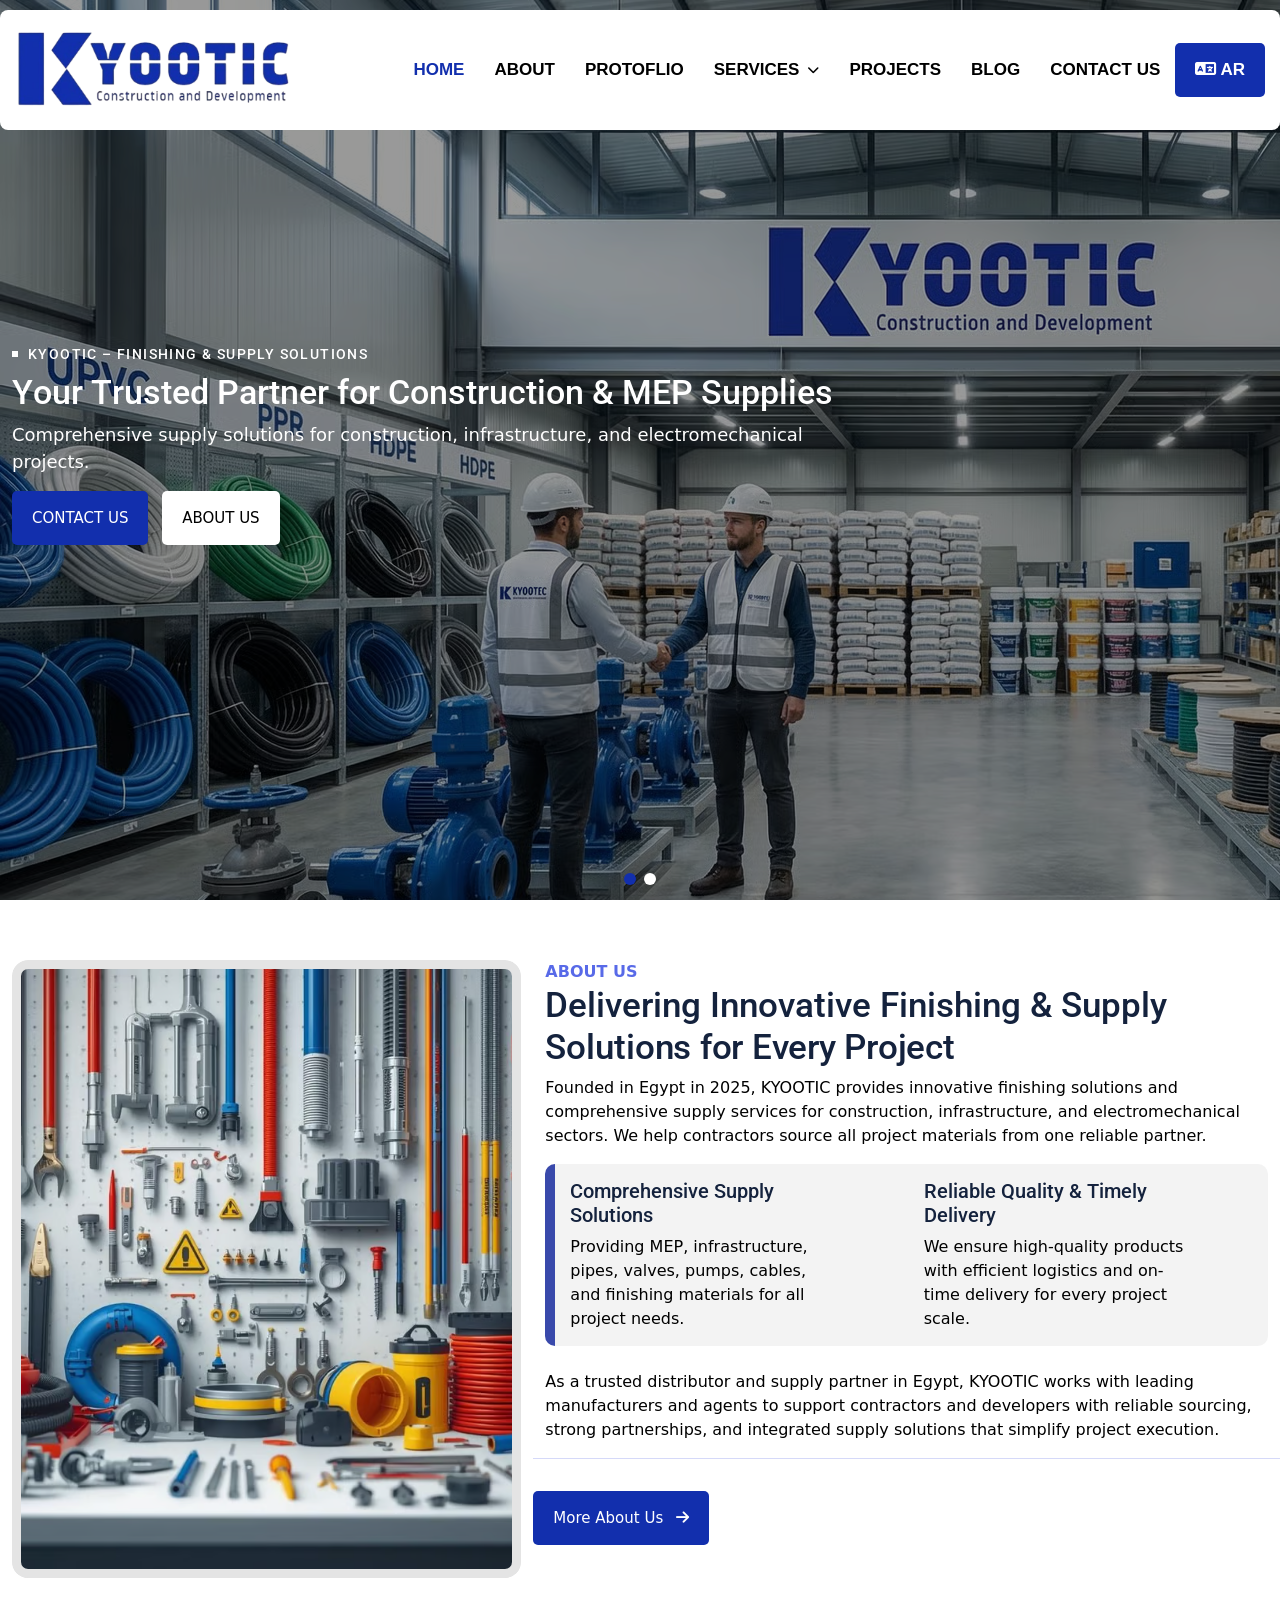
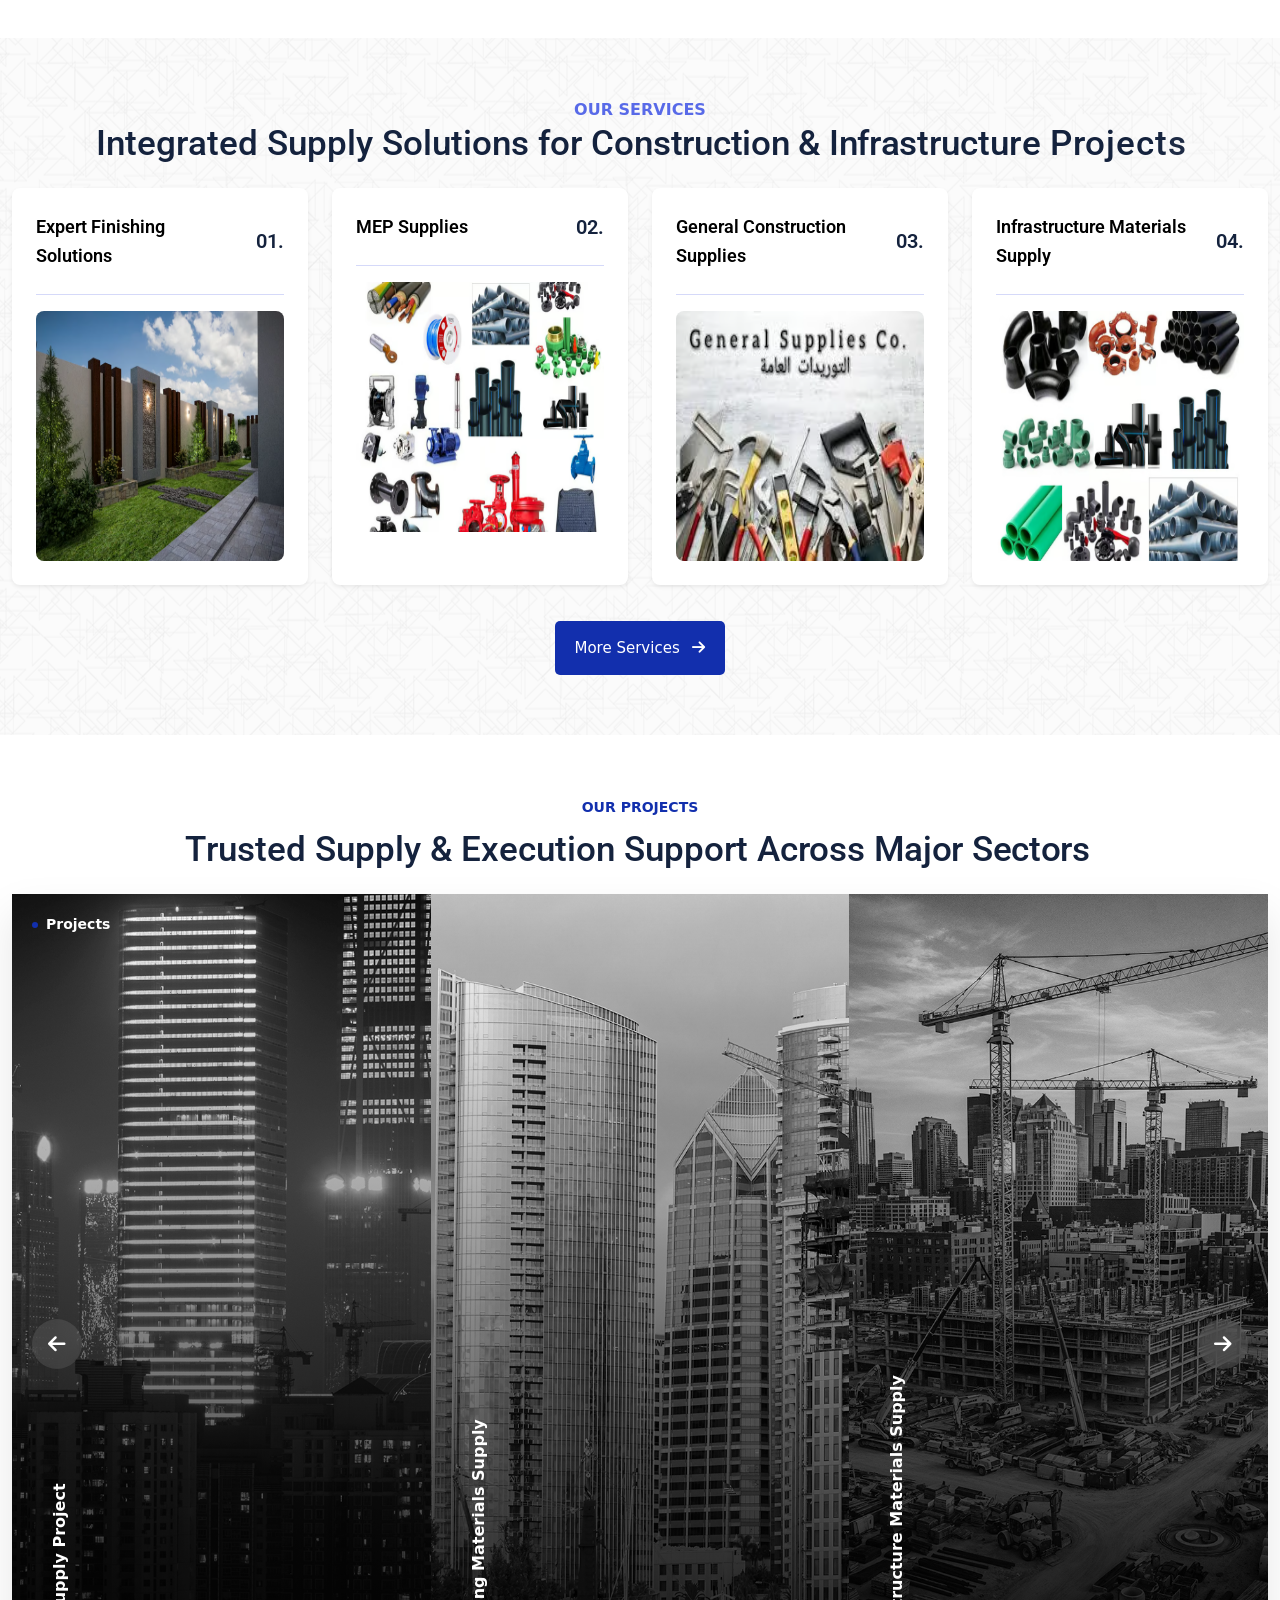
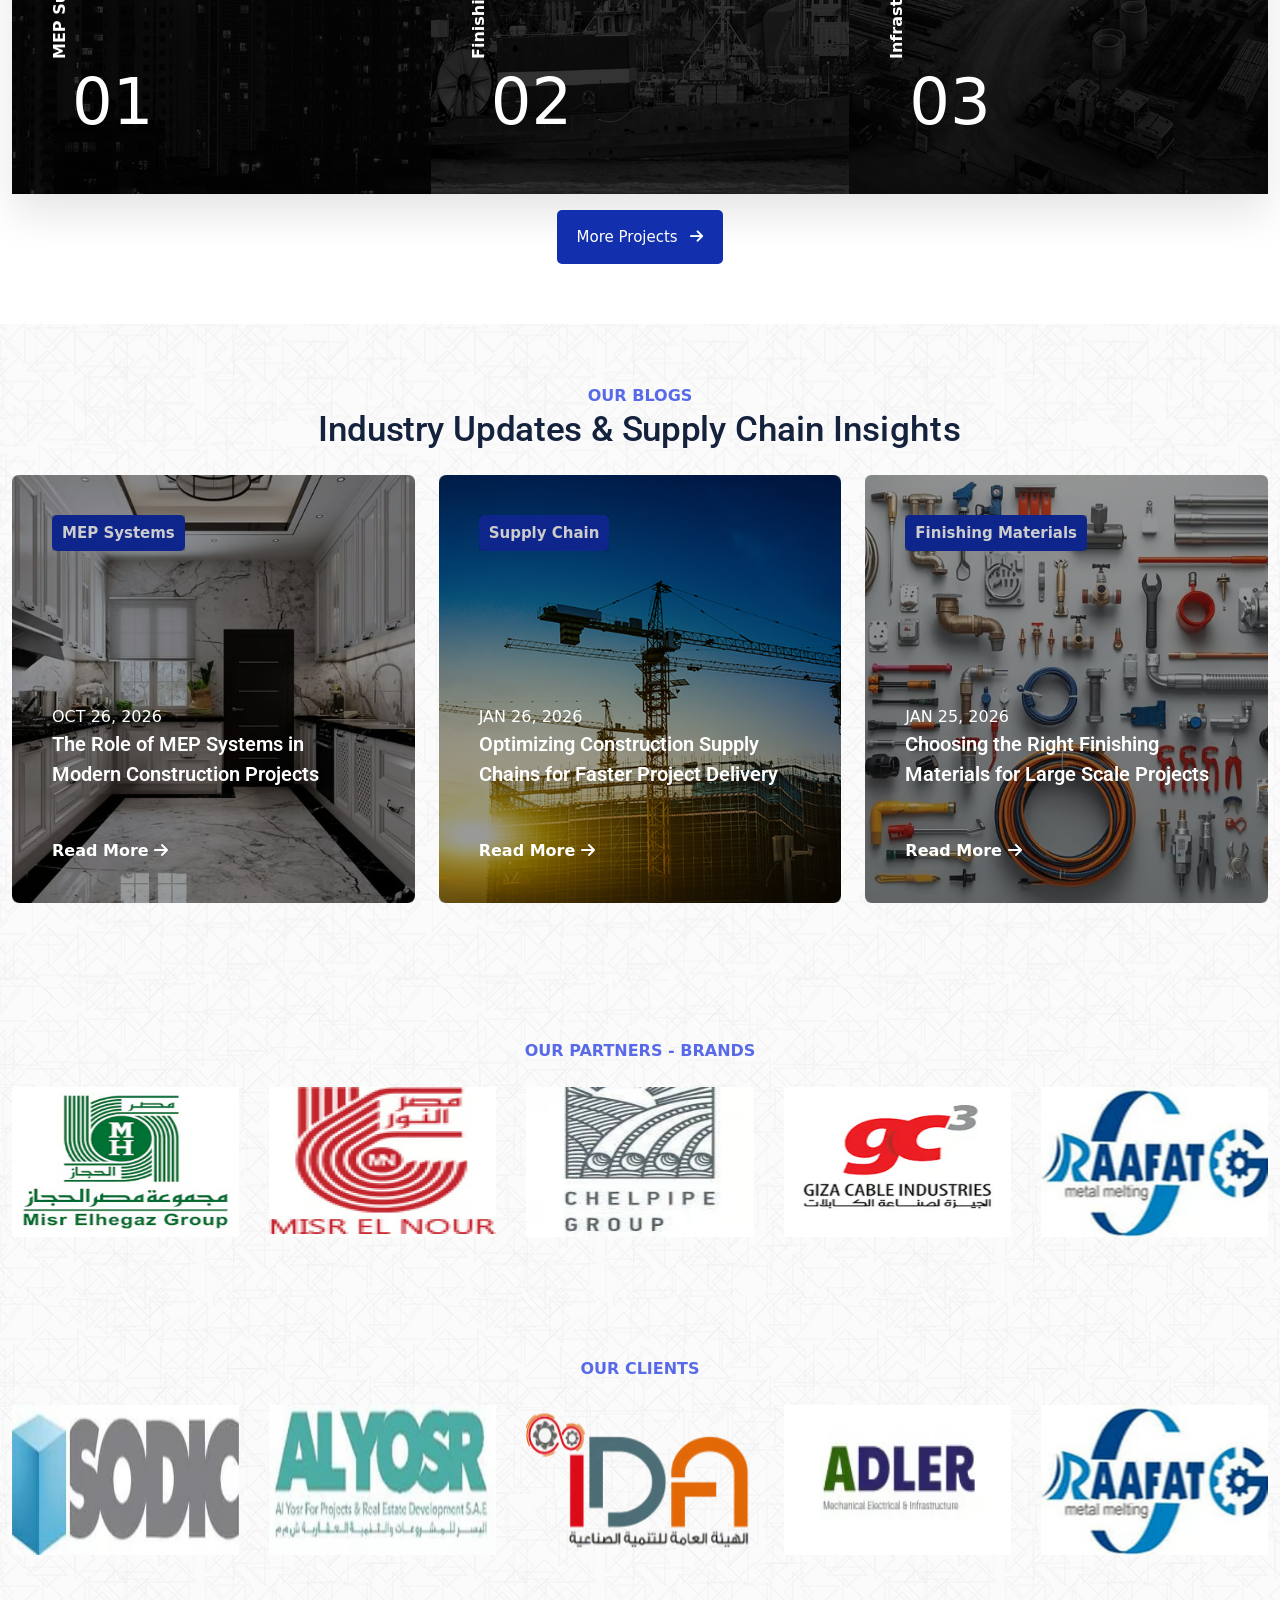
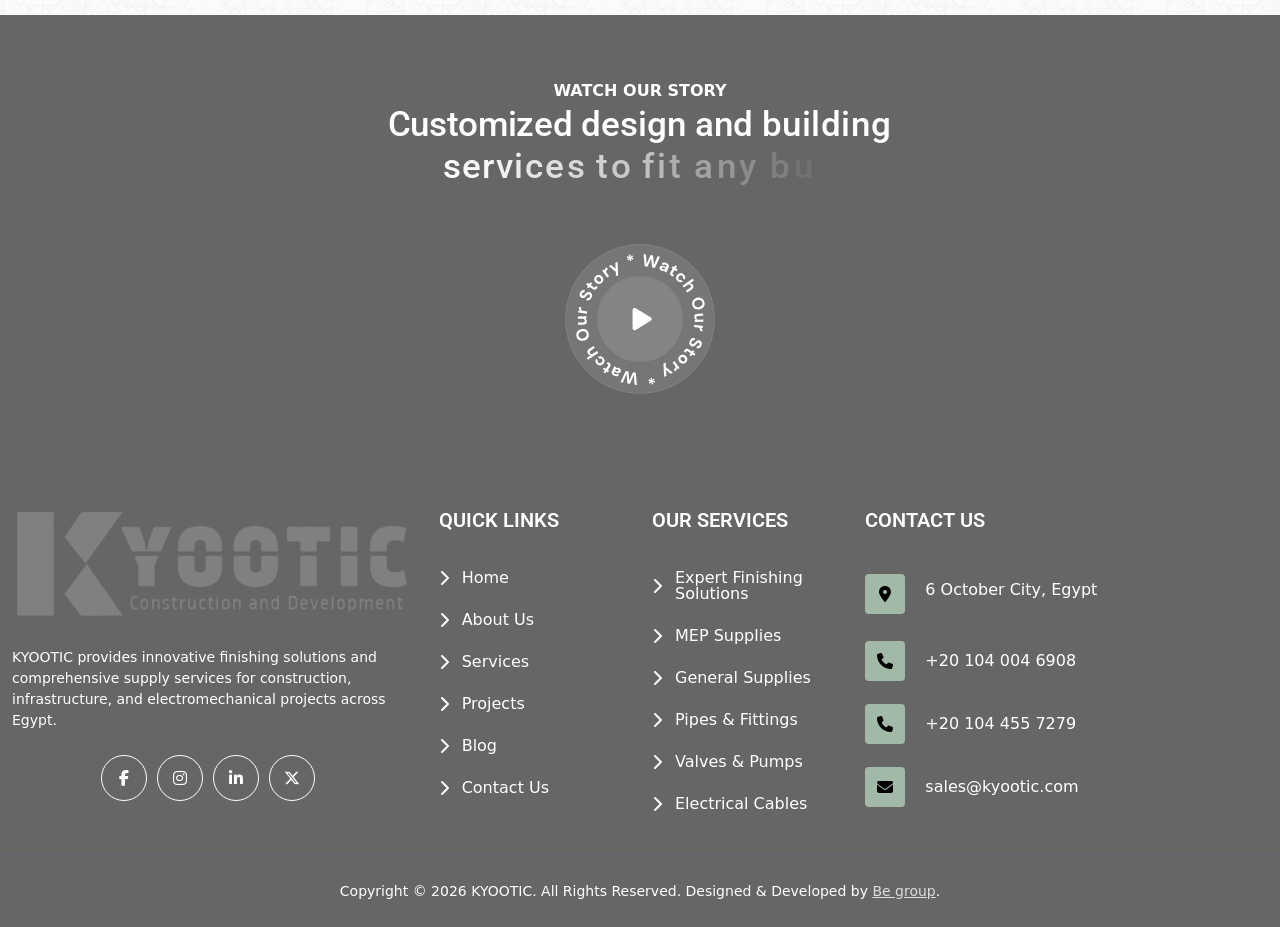
==== index.html @ d4aedca2 "last" ====
<!DOCTYPE html>
<html lang="en">
<head>
<meta charset="utf-8">
<meta content="width=device-width, initial-scale=1.0" name="viewport">
<title>Kyootic</title>
<meta name="description" content="Kyootic">
<meta name="keywords" content="construction company, building services, residential construction, commercial construction, India">
<!-- Favicons -->
<link href="assets/img/logo.png" rel="icon">
<!-- Fonts -->
<link href="https://fonts.googleapis.com" rel="preconnect">
<link href="https://fonts.gstatic.com" rel="preconnect" crossorigin>
<!--Main-style-->
<link href="assets/vendor/bootstrap/css/bootstrap.min.css" rel="stylesheet">
<link href="assets/vendor/bootstrap-icons/bootstrap-icons.css" rel="stylesheet">
<link href="assets/vendor/aos/aos.css" rel="stylesheet">
<link href="assets/vendor/glightbox/css/glightbox.min.css" rel="stylesheet">
<link href="assets/vendor/swiper/swiper-bundle.min.css" rel="stylesheet">
<link rel="stylesheet" href="https://cdnjs.cloudflare.com/ajax/libs/font-awesome/6.7.2/css/all.min.css">
<link href="assets/css/animate.css" rel="stylesheet">
<link href="assets/css/main.css" rel="stylesheet">
<!--Main-style-->
</head>
<body class="index-page">
<!--header-->
<header id="header" class="header fixed-top">
  <div class="branding d-flex align-items-center">
    <div class="container position-relative d-flex align-items-center justify-content-between"> <a href="index.html" class="logo d-flex align-items-center"> 
      <img src="assets/img/logo.png" alt="Kyootic" title="Kyootic"> </a>
      <nav id="navmenu" class="navmenu">
        <ul>
          <li><a class="active" href="index.html">Home</a></li>
          <li><a href="about-us.html">About</a></li>
          <li><a href="protoflio.html">Protoflio</a></li>
          <li class="dropdown">
              <a href="services.html">
                  <span>Services</span>
                  <i class="fa-solid fa-chevron-down toggle-dropdown"></i>
              </a>
              <ul>
                  <li><a href="services-details.html">Expert Finishing Solutions</a></li>
                  <li><a href="services-details.html">MEP Supplies</a></li>
                  <li><a href="services-details.html">General Supplies</a></li>
                  <li><a href="services-details.html">Pipes & Fittings</a></li>
                  <li><a href="services-details.html">Valves & Pumps</a></li>
                  <li><a href="services-details.html">Electrical Cables</a></li>
                  <li><a href="services-details.html">Ductile Fittings & Covers</a></li>
              </ul>
          </li>
          <li><a href="projects.html">Projects</a></li>
          <li><a href="blog.html">Blog</a></li>
          <li><a href="contact.html">Contact Us</a></li>
          <li>
              <a href="" class="button--calypso button">
                  <span>
                      <i class="fa-solid fa-language"></i> AR
                  </span>
              </a>
          </li>
        </ul>
        <i class="mobile-nav-toggle d-xl-none fa-solid fa-bars"></i> </nav>
    </div>
  </div>
</header>
<!--header-->
<!--swiper-->
<section class="banner-section">
  <div class="swiper mySwiper">
  <div class="swiper-wrapper">
    <div class="swiper-slide" style="background-image: url('assets/img/banner-1.avif');">
  <div class="container">
    <div class="swiper-content">
      <div class="row">
        <div class="col-lg-8">
          <h3 class="text-white">KYOOTIC – Finishing & Supply Solutions</h3>
          <h2 class="text-white text-anime-style-3">
            Your Trusted Partner for Construction & MEP Supplies
          </h2>
          <p class="wow fadeInUp">
            Comprehensive supply solutions for construction, infrastructure, and electromechanical projects.
          </p>
          <a href="contact.html" class="button--calypso button d-inline-flex align-items-center d-inline-block mb-md-3 mb-0 me-2 fw-medium text-uppercase">
            <span>Contact Us</span>
          </a>
          <a href="about-us.html" class="button--calypso button--calypso2 button button2 d-inline-flex align-items-center d-inline-block mb-md-3 mb-0 fw-medium text-uppercase">
            <span>About Us</span>
          </a>
        </div>
      </div>
    </div>
  </div>
</div>

<div class="swiper-slide" style="background-image: url('assets/img/hero-2.jpg');">
  <div class="container">
    <div class="swiper-content">
      <div class="row">
        <div class="col-lg-8">
          <h3 class="text-white">Innovative Solutions. Reliable Supply.</h3>
          <h2 class="text-white text-anime-style-3">
            One Source for All Your Project Requirements
          </h2>
          <p class="wow fadeInUp">
            Expert finishing solutions, MEP supplies, pipes, valves, pumps, cables, and infrastructure materials.
          </p>
          <a href="contact.html" class="button--calypso button d-inline-flex align-items-center d-inline-block mb-md-3 mb-0 me-2 fw-medium text-uppercase">
            <span>Contact Us</span>
          </a>
          <a href="about-us.html" class="button--calypso button--calypso2 button button2 d-inline-flex align-items-center d-inline-block mb-md-3 mb-0 fw-medium text-uppercase">
            <span>About Us</span>
          </a>
        </div>
      </div>
    </div>
  </div>
</div>
  </div>
  <div class="swiper-pagination"></div>
</div>
</section>
<!--swiper-->
<!--About Us-->
<section class="about-section">
  <div class="container">
    <div class="row">

      <!-- Image -->
      <div class="col-xl-5 col-md-6 mb-md-0 mb-4">
        <div class="about-img-section">
          <div class="about-us-1">
            <figure class="image-anime reveal shadow">
              <img src="assets/img/about.avif" class="img-fluid" alt="KYOOTIC About Us">
            </figure>
          </div>
        </div>
      </div>

      <!-- Content -->
      <div class="col-xl-7 col-md-6 wow fadeInUp">
        <div class="section-title">

          <span class="text-uppercase fw-semibold fs-6">About Us</span>

          <h2 class="text-anime-style-3" data-cursor="-opaque">
            Delivering Innovative Finishing & Supply Solutions for Every Project
          </h2>

          <p>
            Founded in Egypt in 2025, KYOOTIC provides innovative finishing solutions and comprehensive supply services for construction, infrastructure, and electromechanical sectors. We help contractors source all project materials from one reliable partner.
          </p>

        </div>

        <!-- Features -->
        <div class="about-us mt-3">
          <div class="row">

            <!-- Feature 1 -->
            <div class="col-lg-6 mb-md-0 mb-3">
              <div class="row">
                <div class="col-md-10 col-9">
                  <div>
                    <h3 class="fs-5">Comprehensive Supply Solutions</h3>
                    <p class="m-0 p-0">
                      Providing MEP, infrastructure, pipes, valves, pumps, cables, and finishing materials for all project needs.
                    </p>
                  </div>
                </div>
              </div>
            </div>

            <!-- Feature 2 -->
            <div class="col-lg-6">
              <div class="row">
                <div class="col-md-10 col-9">
                  <div>
                    <h3 class="fs-5">Reliable Quality & Timely Delivery</h3>
                    <p class="m-0 p-0">
                      We ensure high-quality products with efficient logistics and on-time delivery for every project scale.
                    </p>
                  </div>
                </div>
              </div>
            </div>

          </div>
        </div>

        <!-- Bottom Text -->
        <div class="row mt-4">

          <p>
            As a trusted distributor and supply partner in Egypt, KYOOTIC works with leading manufacturers and agents to support contractors and developers with reliable sourcing, strong partnerships, and integrated supply solutions that simplify project execution.
          </p>

          <hr>

          <!-- Button -->
          <a href="about-us.html" class="button--calypso button d-inline-flex align-items-center d-inline-block mt-3">
            <span>
              More About Us
              <i class="fa-solid fa-arrow-right ms-2"></i>
            </span>
          </a>

        </div>

      </div>
    </div>
  </div>
</section>
<!--About Us-->
<!--Our Services-->
<section class="services-section bg-services">
  <div class="container">

    <div class="section-title text-center mb-4">
      <span class="text-uppercase fw-semibold fs-6">Our Services</span>
      <h2 class="text-anime-style-3">
        Integrated Supply Solutions for Construction & Infrastructure Projects
      </h2>
    </div>

    <div class="row">

      <!-- Service 1 -->
      <div class="col-md-3 wow fadeInUp">
        <div class="bg-white h-100 p-4 shadow-sm rounded-3 mb-md-0 mb-3">
          <div class="service-hover">

            <div class="services-title">
              <h2>
                <a href="services-details.html">
                  Expert Finishing Solutions
                </a>
              </h2>
              <h3>01.</h3>
            </div>

            <hr>

            <div class="hover15 cursor-pointer">
              <a href="services-details.html">
                <figure>
                  <i class="fa-solid fa-arrow-right-long"></i>
                  <img src="assets/img/serv-1.avif" alt="Finishing Solutions" class="img-fluid rounded-3">
                </figure>
              </a>
            </div>

          </div>
        </div>
      </div>

      <!-- Service 2 -->
      <div class="col-md-3 wow fadeInUp" data-wow-delay="0.2s">
        <div class="bg-white h-100 p-4 shadow-sm rounded-3 mb-md-0 mb-3">
          <div class="service-hover">

            <div class="services-title">
              <h2>
                <a href="services-details.html">
                  MEP Supplies
                </a>
              </h2>
              <h3>02.</h3>
            </div>

            <hr>

            <div class="hover15 cursor-pointer">
              <a href="services-details.html">
                <figure>
                  <i class="fa-solid fa-arrow-right-long"></i>
                  <img src="assets/img/serv-2.avif" alt="MEP Supplies" class="img-fluid rounded-3">
                </figure>
              </a>
            </div>

          </div>
        </div>
      </div>

      <!-- Service 3 -->
      <div class="col-md-3 wow fadeInUp" data-wow-delay="0.4s">
        <div class="bg-white h-100 p-4 shadow-sm rounded-3 mb-md-0 mb-3">
          <div class="service-hover">

            <div class="services-title">
              <h2>
                <a href="services-details.html">
                  General Construction Supplies
                </a>
              </h2>
              <h3>03.</h3>
            </div>

            <hr>

            <div class="hover15 cursor-pointer">
              <a href="services-details.html">
                <figure>
                  <i class="fa-solid fa-arrow-right-long"></i>
                  <img src="assets/img/serv-3.avif" alt="General Supplies" class="img-fluid rounded-3">
                </figure>
              </a>
            </div>

          </div>
        </div>
      </div>

      <!-- Service 4 -->
      <div class="col-md-3 wow fadeInUp" data-wow-delay="0.6s">
        <div class="bg-white h-100 p-4 shadow-sm rounded-3 mb-md-0 mb-3">
          <div class="service-hover">

            <div class="services-title">
              <h2>
                <a href="services-details.html">
                  Infrastructure Materials Supply
                </a>
              </h2>
              <h3>04.</h3>
            </div>

            <hr>

            <div class="hover15 cursor-pointer">
              <a href="services-details.html">
                <figure>
                  <i class="fa-solid fa-arrow-right-long"></i>
                  <img src="assets/img/serv-4.avif" alt="Infrastructure Materials" class="img-fluid rounded-3">
                </figure>
              </a>
            </div>

          </div>
        </div>
      </div>

    </div>
    <div class="d-flex justify-content-center">
      <a href="services.html" class="button--calypso button d-inline-flex align-items-center d-inline-block mt-3">
            <span>
              More Services
              <i class="fa-solid fa-arrow-right ms-2"></i>
            </span>
          </a>
    </div>
  </div>
</section>
<!--Our Projects-->
<section class="projects-section bg-white">
  <div class="container">

    <div class="section-title text-center mb-4">
      <small class="text-uppercase text-center fw-semibold blue-color">Our Projects</small>
      <h2 class="text-anime-style-3">
        Trusted Supply & Execution Support Across Major Sectors
      </h2>
    </div>

    <div class="slider-container wow fadeInUp">

      <div class="now-showing">Projects</div>

      <div class="accordion-slider">

        <!-- Project 1 -->
        <div class="slide" style="background-image: url('assets/img/property-1.jpg')" data-wow-delay="0.2s">
          <div class="slide-content">

            <div class="slide-number">01</div>

            <div class="car-brand">MEP Supply Project</div>

            <div class="car-name">Electrical & Mechanical Material Supply for Commercial Buildings</div>

            <div class="car-subtitle">
              Full supply of cables, pipes, valves, and HVAC components
            </div>

            <div class="car-specs">
              <div class="spec-row">
                <span class="spec-label">Category:</span>
                <span class="spec-value">MEP Systems</span>
              </div>
              <div class="spec-row">
                <span class="spec-label">Scope:</span>
                <span class="spec-value">Electrical & Mechanical Supply</span>
              </div>
              <div class="spec-row">
                <span class="spec-label">Sector:</span>
                <span class="spec-value">Commercial Projects</span>
              </div>
              <div class="spec-row">
                <span class="spec-label">Service Type:</span>
                <span class="spec-value">Supply & Distribution</span>
              </div>
            </div>

          </div>
        </div>

        <!-- Project 2 -->
        <div class="slide" style="background-image: url('assets/img/property-2.jpg')">
          <div class="slide-content">

            <div class="slide-number">02</div>

            <div class="car-brand">Finishing Materials Supply</div>

            <div class="car-name">Interior & Exterior Finishing Solutions for Developers</div>

            <div class="car-subtitle">
              High-quality finishing materials for residential and commercial projects
            </div>

            <div class="car-specs">
              <div class="spec-row">
                <span class="spec-label">Category:</span>
                <span class="spec-value">Finishing Solutions</span>
              </div>
              <div class="spec-row">
                <span class="spec-label">Scope:</span>
                <span class="spec-value">Interior & Exterior Materials</span>
              </div>
              <div class="spec-row">
                <span class="spec-label">Sector:</span>
                <span class="spec-value">Residential / Commercial</span>
              </div>
              <div class="spec-row">
                <span class="spec-label">Service Type:</span>
                <span class="spec-value">Supply Chain</span>
              </div>
            </div>

          </div>
        </div>

        <!-- Project 3 -->
        <div class="slide" style="background-image: url('assets/img/property-3.jpg')">
          <div class="slide-content">

            <div class="slide-number">03</div>

            <div class="car-brand">Infrastructure Materials Supply</div>

            <div class="car-name">Heavy-Duty Materials for Industrial & Infrastructure Projects</div>

            <div class="car-subtitle">
              Pipes, ductile fittings, pumps, and structural components
            </div>

            <div class="car-specs">
              <div class="spec-row">
                <span class="spec-label">Category:</span>
                <span class="spec-value">Infrastructure</span>
              </div>
              <div class="spec-row">
                <span class="spec-label">Scope:</span>
                <span class="spec-value">Industrial Supply</span>
              </div>
              <div class="spec-row">
                <span class="spec-label">Sector:</span>
                <span class="spec-value">Industrial / Government</span>
              </div>
              <div class="spec-row">
                <span class="spec-label">Service Type:</span>
                <span class="spec-value">Bulk Supply</span>
              </div>
            </div>

          </div>
        </div>

        <!-- Navigation -->
        <button class="navigation-arrows nav-prev">
          <i class="fa-solid fa-arrow-left"></i>
        </button>

        <button class="navigation-arrows nav-next">
          <i class="fa-solid fa-arrow-right"></i>
        </button>

      </div>
    </div>
    <div class="d-flex justify-content-center">
      <a href="projects.html" class="button--calypso button d-inline-flex align-items-center d-inline-block mt-3">
            <span>
              More Projects
              <i class="fa-solid fa-arrow-right ms-2"></i>
            </span>
          </a>
    </div>
  </div>
</section>

<!--blog-->
<section class="bg-services blogs-section">
  <div class="container">

    <div class="section-title text-center mb-4">
      <span class="text-uppercase fw-semibold fs-6">Our Blogs</span>
      <h2 class="text-anime-style-3">
        Industry Updates & Supply Chain Insights
      </h2>
    </div>

    <div class="row">

      <!-- Blog 1 -->
      <div class="col-lg-4 col-md-6 mb-3">
        <div class="position-relative blog-img wow fadeInUp">

          <div class="blog-section rounded-2 overflow-hidden">
            <div class="post-tags">
              <a href="#">MEP Systems</a>
            </div>

            <img src="assets/img/blog-1.avif" alt="MEP Solutions" class="img-fluid rounded-3">
          </div>

          <div class="post-item-2">
            <small class="fs-6 text-white">OCT 26, 2026</small>

            <h2>
              <a href="blog-single.html">
                The Role of MEP Systems in Modern Construction Projects
              </a>
            </h2>

            <a href="blog-single.html" class="read-more">
              Read More <i class="fa-solid fa-arrow-right"></i>
            </a>
          </div>

        </div>
      </div>

      <!-- Blog 2 -->
      <div class="col-lg-4 col-md-6 mb-3">
        <div class="position-relative blog-img wow fadeInUp">

          <div class="blog-section rounded-2 overflow-hidden">
            <div class="post-tags">
              <a href="#">Supply Chain</a>
            </div>

            <img src="assets/img/blog/blog-2.jpg" alt="Supply Chain" class="img-fluid rounded-3">
          </div>

          <div class="post-item-2">
            <small class="fs-6 text-white">JAN 26, 2026</small>

            <h2>
              <a href="blog-single.html">
                Optimizing Construction Supply Chains for Faster Project Delivery
              </a>
            </h2>

            <a href="blog-single.html" class="read-more">
              Read More <i class="fa-solid fa-arrow-right"></i>
            </a>
          </div>

        </div>
      </div>

      <!-- Blog 3 -->
      <div class="col-lg-4 col-md-6 mb-3">
        <div class="position-relative blog-img wow fadeInUp">

          <div class="blog-section rounded-2 overflow-hidden">
            <div class="post-tags">
              <a href="#">Finishing Materials</a>
            </div>

            <img src="assets/img/blog-2.avif" alt="Finishing Materials" class="img-fluid rounded-3">
          </div>

          <div class="post-item-2">
            <small class="fs-6 text-white">JAN 25, 2026</small>

            <h2>
              <a href="blog-single.html">
                Choosing the Right Finishing Materials for Large Scale Projects
              </a>
            </h2>

            <a href="blog-single.html" class="read-more">
              Read More <i class="fa-solid fa-arrow-right"></i>
            </a>
          </div>

        </div>
      </div>

    </div>
  </div>
</section>
<!--blog-end-->
<section class="bg-services brand-section">
  <div class="container">

    <div class="section-title text-center mb-4">
      <span class="text-uppercase fw-semibold fs-6">Our Partners - Brands</span>
    </div>
    <div class="swiper brand-slider">
  <div class="swiper-wrapper">
    <div class="swiper-slide">
      <div class="clint-logo">
        <img src="assets/img/clint-1.avif" alt="">
      </div>
  </div>
    <div class="swiper-slide">
      <div class="clint-logo">
        <img src="assets/img/clint-2.avif" alt="">
      </div>
  </div>
    <div class="swiper-slide">
      <div class="clint-logo">
        <img src="assets/img/clint-3.avif" alt="">
      </div>
  </div>
    <div class="swiper-slide">
      <div class="clint-logo">
        <img src="assets/img/clint-4.avif" alt="">
      </div>
  </div>
    <div class="swiper-slide">
      <div class="clint-logo">
        <img src="assets/img/clint-5.avif" alt="">
      </div>
  </div>
    <div class="swiper-slide">
      <div class="clint-logo">
        <img src="assets/img/clint-6.avif" alt="">
      </div>
  </div>

  </div>
</div>
  </div>
</section>
<section class="bg-services client-section">
  <div class="container">

    <div class="section-title text-center mb-4">
      <span class="text-uppercase fw-semibold fs-6">Our Clients</span>
    </div>
    <div class="swiper client-slider">
  <div class="swiper-wrapper">
    <div class="swiper-slide">
      <div class="clint-logo">
        <img src="assets/img/clint-6.avif" alt="">
      </div>
  </div>
    <div class="swiper-slide">
      <div class="clint-logo">
        <img src="assets/img/clint-7.avif" alt="">
      </div>
  </div>
    <div class="swiper-slide">
      <div class="clint-logo">
        <img src="assets/img/clint-8.avif" alt="">
      </div>
  </div>
    <div class="swiper-slide">
      <div class="clint-logo">
        <img src="assets/img/clint-9.avif" alt="">
      </div>
  </div>
    <div class="swiper-slide">
      <div class="clint-logo">
        <img src="assets/img/clint-5.avif" alt="">
      </div>
  </div>

  </div>
</div>
  </div>
</section>

<section class="watch-our-story" style="background-image: url('assets/img/property.jpg');">
  <div class="container position-relative z-3">
    <div class="section-title text-center"> <span class="text-uppercase  text-center fw-semibold text-white">watch our story</span>
      <div class="row justify-content-center">
        <div class="col-md-6">
          <h2 class="text-white text-anime-style-3">Customized design and building <br>
            services to fit any budget</h2>
        </div>
      </div>
      <div class="mt-5 rotate-video"> <a href="https://youtu.be" class="glightbox"><img src="assets/img/watch-video-circle.svg" alt="" title=""></a> </div>
    </div>
  </div>
</section>

<!--scroll-->
<footer id="footer" class="footer light-background" style="background-image: url('assets/img/property.jpg');">

  <div class="container footer-top">
    <div class="row">

      <!-- Logo & Social -->
      <div class="col-lg-4 col-md-6 footer-about">
        <div class="footer-contact">

          <a href="index.html">
            <img class="logo-footer" src="assets/img/logo.png" alt="KYOOTIC">
          </a>

          <p class="mt-4 text-white">
            KYOOTIC provides innovative finishing solutions and comprehensive supply services for construction, infrastructure, and electromechanical projects across Egypt.
          </p>

          <div class="mt-4 social-links d-flex justify-content-center text-center">
            <a href="#"><i class="fa-brands fa-facebook-f"></i></a>
            <a href="#"><i class="fa-brands fa-instagram"></i></a>
            <a href="#"><i class="fa-brands fa-linkedin-in"></i></a>
            <a href="#"><i class="fa-brands fa-x-twitter"></i></a>
          </div>

        </div>
      </div>

      <!-- Quick Links -->
      <div class="col-lg-2 col-md-3 footer-links">
        <h3>Quick Links</h3>

        <ul>
          <li><i class="fa-solid fa-chevron-right"></i> <a href="index.html">Home</a></li>
          <li><i class="fa-solid fa-chevron-right"></i> <a href="about-us.html">About Us</a></li>
          <li><i class="fa-solid fa-chevron-right"></i> <a href="services.html">Services</a></li>
          <li><i class="fa-solid fa-chevron-right"></i> <a href="projects.html">Projects</a></li>
          <li><i class="fa-solid fa-chevron-right"></i> <a href="blog.html">Blog</a></li>
          <li><i class="fa-solid fa-chevron-right"></i> <a href="contact.html">Contact Us</a></li>
        </ul>
      </div>

      <!-- Services -->
      <div class="col-lg-2 col-md-3 footer-links">
        <h3>Our Services</h3>

        <ul>
          <li><i class="fa-solid fa-chevron-right"></i><a href="#">Expert Finishing Solutions</a></li>
          <li><i class="fa-solid fa-chevron-right"></i><a href="#">MEP Supplies</a></li>
          <li><i class="fa-solid fa-chevron-right"></i><a href="#">General Supplies</a></li>
          <li><i class="fa-solid fa-chevron-right"></i><a href="#">Pipes & Fittings</a></li>
          <li><i class="fa-solid fa-chevron-right"></i><a href="#">Valves & Pumps</a></li>
          <li><i class="fa-solid fa-chevron-right"></i><a href="#">Electrical Cables</a></li>
        </ul>
      </div>

      <!-- Contact -->
      <div class="col-lg-4 col-md-6 footer-about">
        <div class="footer-contact">

          <h3>Contact Us</h3>

          <ul>

            <li class="d-flex align-items-start mb-3">
              <a href="">
                <i class="fa-solid fa-location-dot me-2 mt-1"></i>
              6 October City, Egypt
              </a>
            </li>

            <li class="d-flex align-items-center mb-2">
              <a href="tel:+">
                <i class="fa-solid fa-phone"></i>
                +20 104 004 6908
              </a>
            </li>

            <li class="d-flex align-items-center mb-2">
              <a href="tel:+">
                <i class="fa-solid fa-phone"></i>
                +20 104 455 7279
              </a>
            </li>

            <li class="d-flex align-items-center mb-2">
              <a href="mailto:">
                <i class="fa-solid fa-envelope"></i>
                sales@kyootic.com
              </a>
            </li>

          </ul>

        </div>
      </div>

    </div>
  </div>

  <div class="container copyright text-center">
    <p>
      Copyright © 2026 KYOOTIC. All Rights Reserved.
      Designed & Developed by <a href="">Be group</a>.
    </p>
  </div>

</footer>
<!-- Scroll Top -->
<a href="#" id="scroll-top" class="scroll-top d-flex align-items-center justify-content-center"><i class="fa-solid fa-arrow-up"></i></a>
<!-- Preloader -->
<div id="preloader">
<div></div>
<div></div>
<div></div>
<div></div>
</div>
<script src="assets/js/jquery-3.7.1.min.js"></script>
<script src="assets/vendor/bootstrap/js/bootstrap.bundle.min.js"></script>
<script src="assets/vendor/aos/aos.js"></script>
<script src="assets/vendor/glightbox/js/glightbox.min.js"></script>
<script src="assets/vendor/purecounter/purecounter_vanilla.js"></script>
<script src="assets/vendor/swiper/swiper-bundle.min.js"></script>
<script src="assets/vendor/isotope-layout/isotope.pkgd.min.js"></script>
<script src="assets/vendor/imagesloaded/imagesloaded.pkgd.min.js"></script>
<script src="assets/vendor/gsap/gsap.min.js"></script>
<script src="assets/vendor/gsap/SplitText.js"></script>
<script src="assets/vendor/gsap/ScrollTrigger.min.js"></script>
<script src="assets/vendor/wow/wow.min.js"></script>
<script src="assets/js/main.js"></script>
<script src="assets/js/home.js"></script>
<script src="assets/js/light-box.js"></script>
<script src="assets/slider/script.js"></script>
<script src="assets/js/function.js"></script>
</body>
</html>
---- assets/css/main.css ----
@import url('https://fonts.googleapis.com/css2?family=Roboto:ital,wght@0,100..900;1,100..900&display=swap');
@import url('../css/animate.css'); 

:root {
--default-font: "DM Sans",  system-ui, -apple-system, "Segoe UI", Roboto, "Helvetica Neue", Arial, "Noto Sans", "Liberation Sans", sans-serif, "Apple Color Emoji", "Segoe UI Emoji", "Segoe UI Symbol", "Noto Color Emoji";
--heading-font: "Roboto",  sans-serif;
--nav-font: "Open Sans",  sans-serif;
}

:root { 
--background-color: #ffffff;
--default-color: rgb(88 106 232); 
--heading-color: #14223d; 
--accent-color: #122fad; 
--surface-color: #ffffff; 
--contrast-color: #ffffff; 
--footer-color: #fff;
--link-color: #3949ABB;
--bg-color:#fbf5f0;
--bg-black:#000;
}

:root {
--nav-color:#fff;  
--nav-hover-color: #122fad; 
--nav-mobile-background-color: #ffffff;
--nav-dropdown-background-color: #ffffff; 
--nav-dropdown-color: #222222;
--nav-dropdown-hover-color: #122fad;
}

.light-background {
--background-color:#0a1e25;
--surface-color: #ffffff;
}

.dark-background {
--background-color: #122fad;
--default-color: #ffffff;
--heading-color: #ffffff;
--surface-color: #252525;
--contrast-color: #ffffff;
}

:root {
scroll-behavior: smooth;
}
p{
    color: #000;
}
figure {
	margin: 0;
	padding: 0;
	background: #fff;
	overflow: hidden;
}
figure:hover+span {
	bottom: -36px;
	opacity: 1;
}
/* Zoom In #1 */
.hover01 figure img {
	-webkit-transform: scale(1);
	transform: scale(1);
-webkit-transition: .3s ease-in-out;
transition: .3s ease-in-out;
}
.hover01 figure:hover img {
	-webkit-transform: scale(1.1);
	transform: scale(1.1);
}
/* Zoom In #2 */
.hover02 figure img {
-webkit-transition: .3s ease-in-out;
transition: .3s ease-in-out;
}
.hover02 figure:hover img {
	width: 350px;
}
/* Zoom Out #1 */
.hover03 figure img {
	-webkit-transform: scale(1.5);
	transform: scale(1.5);
-webkit-transition: .3s ease-in-out;
transition: .3s ease-in-out;
}
.hover03 figure:hover img {
	-webkit-transform: scale(1);
	transform: scale(1);
}
/* Zoom Out #2 */
.hover04 figure img {
	width: 400px;
	height: auto;
-webkit-transition: .3s ease-in-out;
transition: .3s ease-in-out;
}
.hover04 figure:hover img {
}
/* Slide */
.hover05 figure img {
	margin-inline-start: 30px;
	-webkit-transform: scale(1.5);
	transform: scale(1.5);
-webkit-transition: .3s ease-in-out;
transition: .3s ease-in-out;
}
.hover05 figure:hover img {
	margin-inline-start: 0;
}
/* Rotate */
.hover06 figure img {
	-webkit-transform: rotate(15deg) scale(1.4);
	transform: rotate(15deg) scale(1.4);
-webkit-transition: .3s ease-in-out;
transition: .3s ease-in-out;
}
.hover06 figure:hover img {
	-webkit-transform: rotate(0) scale(1);
	transform: rotate(0) scale(1);
}
/* Blur */
.hover07 figure img {
	-webkit-filter: blur(3px);
	filter: blur(3px);
-webkit-transition: .3s ease-in-out;
transition: .3s ease-in-out;
}
.hover07 figure:hover img {
	-webkit-filter: blur(0);
	filter: blur(0);
}
/* Gray Scale */
.hover08 figure img {
	-webkit-filter: grayscale(100%);
	filter: grayscale(100%);
-webkit-transition: .3s ease-in-out;
transition: .3s ease-in-out;
}
.hover08 figure:hover img {
	-webkit-filter: grayscale(0);
	filter: grayscale(0);
}
/* Sepia */
.hover09 figure img {
	-webkit-filter: sepia(100%);
	filter: sepia(100%);
-webkit-transition: .3s ease-in-out;
transition: .3s ease-in-out;
}
.hover09 figure:hover img {
	-webkit-filter: sepia(0);
	filter: sepia(0);
}
/* Blur + Gray Scale */
.hover10 figure img {
	-webkit-filter: grayscale(0) blur(0);
	filter: grayscale(0) blur(0);
-webkit-transition: .3s ease-in-out;
transition: .3s ease-in-out;
}
.hover10 figure:hover img {
	-webkit-filter: grayscale(100%) blur(3px);
	filter: grayscale(100%) blur(3px);
}
/* Opacity #1 */
.hover11 figure img {
	opacity: 1;
-webkit-transition: .3s ease-in-out;
transition: .3s ease-in-out;
}
.hover11 figure:hover img {
	opacity: .5;
}
/* Opacity #2 */
.hover12 figure {
	background: #1abc9c;
}
.hover12 figure img {
	opacity: 1;
-webkit-transition: .3s ease-in-out;
transition: .3s ease-in-out;
}
.hover12 figure:hover img {
	opacity: .5;
}
/* Flashing */
.hover13 figure:hover img {
	opacity: 1;
	-webkit-animation: flash 1.5s;
	animation: flash 1.5s;
}
@-webkit-keyframes flash {
0% {
opacity: .4;
}
100% {
opacity: 1;
}
}
@keyframes flash {
0% {
opacity: .4;
}
100% {
opacity: 1;
}
}
.slider-container {
	width: 100%;
	max-width:100%;
	height: 100vh;
	position: relative;
	overflow: hidden;
	box-shadow: 0 20px 40px rgba(0, 0, 0, 0.1);
}
.now-showing {
	position: absolute;
	top: 20px;
	left: 20px;
	color: #fff;
	font-size: 14px;
	font-weight: 600;
	display: flex;
	align-items: center;
	gap: 8px;
	z-index: 10;
}
 .now-showing::before {
 content: "";
 width: 6px;
 height: 6px;
 background: #122fad;
 border-radius: 50%;
}
.accordion-slider {
	display: flex;
	height: 100%;
	position: relative;
}
.slide {
	flex: 1;
	position: relative;
	cursor: pointer;
	background-size: cover;
	background-position: center;
	background-repeat: no-repeat;
	transition: all 0.8s cubic-bezier(0.4, 0, 0.2, 1);
	overflow: hidden;
	filter: grayscale(1);
}
.slide:hover {
	filter: grayscale(0);
}
.slide.active {
	flex: 2.5;
	filter: grayscale(0);
}

.slide::before {
content: "";
position: absolute;
top: 0;
left: 0;
right: 0;
bottom: 0;
background: linear-gradient(180deg, transparent 0%, rgba(0, 0, 0, 0.8) 80%);
}

.slide-content {
	position: absolute;
	bottom: 30px;
	left: 30px;
	right: 30px;
	color: white;
	z-index: 2;
}
.slide.active .slide-content {
	bottom: 80px;
	transition: all 0.8s cubic-bezier(0.4, 0, 0.2, 1) 0.2s;
}
.slide-number {
font-size: 64px;
font-weight:500;
color: rgba(255, 255, 255);
line-height: 1;
position: absolute;
bottom: 30px;
left: 30px;
transition: all 0.8s cubic-bezier(0.4, 0, 0.2, 1);
}
.slide.active .slide-number {
	bottom: auto;
	top: -50px;
	font-size: 48px;
	left: 0;
}
.car-brand {
	font-size: 16px;
	font-weight: 600;
	color: rgba(255, 255, 255);
	margin-bottom: 5px;
	transform: rotate(-90deg);
	transform-origin: left bottom;
	position: absolute;
	bottom: 100px;
	left: 30px;
	white-space: nowrap;
	transition: all 0.8s cubic-bezier(0.4, 0, 0.2, 1);
}
.slide.active .car-brand {
	transform: rotate(0deg);
	position: static;
	transform-origin: unset;
}
.car-name {
	font-size: 28px;
	font-weight: 700;
	margin-bottom: 8px;
	opacity: 0;
	transform: translateY(30px);
	transition: all 0.6s cubic-bezier(0.4, 0, 0.2, 1);
	transition-delay: 0s;
}
.slide.active .car-name {
	opacity: 1;
	transform: translateY(0);
	transition-delay: 0.3s;
}
.car-subtitle {
	font-size: 16px;
	color: rgba(255, 255, 255);
	margin-bottom: 20px;
	opacity: 0;
	transform: translateY(30px);
	transition: all 0.6s cubic-bezier(0.4, 0, 0.2, 1);
	transition-delay: 0s;
}
.slide.active .car-subtitle {
	opacity: 1;
	transform: translateY(0);
	transition-delay: 0.4s;
}
.car-specs {
	opacity: 0;
	transform: translateY(30px);
	transition: all 0.6s cubic-bezier(0.4, 0, 0.2, 1);
	transition-delay: 0s;
}
.slide.active .car-specs {
	opacity: 1;
	transform: translateY(0);
	transition-delay: 0.5s;
}
.spec-row {
	display: flex;
	justify-content: space-between;
	margin-bottom: 6px;
	font-size: 14px;
	opacity: 0;
	transform: translateX(-20px);
	transition: all 0.4s cubic-bezier(0.4, 0, 0.2, 1);
}
.slide.active .spec-row {
	opacity: 1;
	transform: translateX(0);
}
 .slide.active .spec-row:nth-child(1) {
 transition-delay: 0.6s;
}
.slide.active .spec-row:nth-child(2) {
 transition-delay: 0.65s;
}
.slide.active .spec-row:nth-child(3) {
 transition-delay: 0.7s;
}
.slide.active .spec-row:nth-child(4) {
 transition-delay: 0.75s;
}
.spec-label {
	color: rgba(255, 255, 255);
}
.spec-value {
	color: white;
	font-weight: 600;
}
.performance-badges {
	display: flex;
	gap: 12px;
	margin-top: 15px;
	opacity: 0;
	transform: translateY(30px);
	transition: all 0.6s cubic-bezier(0.4, 0, 0.2, 1);
	transition-delay: 0s;
}
.slide.active .performance-badges {
	opacity: 1;
	transform: translateY(0);
	transition-delay: 0.8s;
}

 

.slide.active .badge {
	opacity: 1;
	transform: scale(1);
}
 .slide.active .badge:nth-child(1) {
 transition-delay: 0.85s;
}
.slide.active .badge:nth-child(2) {
 transition-delay: 0.9s;
}
.slide.active .badge:nth-child(3) {
 transition-delay: 0.95s;
}
.badge-icon {
	width: 8px;
	height: 8px;
	background: #122fad;
	border-radius: 50%;
}
.add-button {
	position: absolute;
	bottom: 30px;
	right: 30px;
	width: 32px;
	height: 32px;
	background: transparent;
	border: 2px solid #122fad;
	border-radius: 50%;
	display: flex;
	align-items: center;
	justify-content: center;
	cursor: pointer;
	transition: all 0.4s ease;
	z-index: 3;
}
 .add-button::before, .add-button::after {
 content: "";
 position: absolute;
 background: #122fad;
 transition: all 0.4s ease;
}
 .add-button::before {
 width: 12px;
 height: 2px;
}
 .add-button::after {
 width: 2px;
 height: 12px;
 transform: rotate(0deg);
}
 .slide.active .add-button::before {
 transform: rotate(0deg);
}
 .slide.active .add-button::after {
 opacity: 0;
 transform: scale(0);
}
.navigation-arrows {
	position: absolute;
	top: 50%;
	transform: translateY(-50%);
	width: 50px;
	height: 50px;
	background: rgba(255, 255, 255, 0.1);
	border: none;
	border-radius: 50%;
	color: white;
	cursor: pointer;
	font-size: 20px;
	display: flex;
	align-items: center;
	justify-content: center;
	transition: all 0.3s ease;
	z-index: 4;
	backdrop-filter: blur(10px);
}
.nav-prev {
	left: 20px;
}
.nav-next {
	right: 20px;
}
.navigation-arrows:hover {
	background: rgba(255, 255, 255, 0.2);
}
 @media (max-width: 768px) {
 .accordion-slider {
 flex-direction: column;
}
 .slide {
 flex: 1;
 min-height: 80px;
}
 .slide.active {
 flex: 2;
}
 .slide-number {
 font-size: 32px;
}
 .car-brand {
 transform: none;
 position: static;
}
}

.hover14 figure {
	position: relative;
}
.hover14 figure::before {
position: absolute;
top: 0;
left:-85%;
z-index: 2;
display: block;
content: '';
width: 50%;
height: 100%;
background: -webkit-linear-gradient(left, rgba(255, 255, 255, 0) 0%, rgba(255, 255, 255, .3) 100%);
background: linear-gradient(to right, rgba(255, 255, 255, 0) 0%, rgba(255, 255, 255, .3) 100%);
-webkit-transform: skewX(-25deg);
transform: skewX(-25deg);
}
.hover14 figure:hover::before {
-webkit-animation: shine .75s;
animation: shine .75s;
}
@-webkit-keyframes shine {
100% {
left: 125%;
}
}
@keyframes shine {
100% {
left: 125%;
}
}
/* Circle */
.hover15 figure {
	position: relative;
}
.hover15 figure::before {
position: absolute;
top: 50%;
left: 50%;
z-index: 2;
display: block;
content: '';
width: 0;
height: 0;
background: rgba(255, 255, 255, .2);
border-radius: 100%;
-webkit-transform: translate(-50%, -50%);
transform: translate(-50%, -50%);
opacity: 0;
}
.hover15 figure:hover::before {
-webkit-animation: circle .75s;
animation: circle .75s;
}
@-webkit-keyframes circle {
0% {
opacity: 1;
}
40% {
opacity: 1;
}
100% {
width: 200%;
height: 200%;
opacity: 0;
}
}
@keyframes circle {
0% {
opacity: 1;
}
40% {
opacity: 1;
}
100% {
width: 200%;
height: 200%;
opacity: 0;
}
}

.button {
pointer-events: auto;
cursor: pointer;
background: var(--accent-color);
border: none;
padding:12px 20px 12px 20px!important;
margin: 0;
font-family: inherit;
font-size: inherit;
position: relative;
display: inline-block;
width: max-content;
}
.button::before, .button::after {
position: absolute;
top: 0;
left: 0;
width: 100%;
height: 100%;
}
 
.button--calypso {
overflow: hidden;
font-size:15px;
border-radius:5px;
color: #fff;
}
.button--calypso span {
display: block;
position: relative;
 
z-index: 10; color:#fff
}
.button--calypso:hover span {
animation: MoveScaleUpInitial 0.3s forwards, MoveScaleUpEnd 0.3s forwards 0.3s;
}
@keyframes MoveScaleUpInitial {
to {
transform: translate3d(0, -105%, 0) scale3d(1, 2, 1);
opacity: 0;
}
}
@keyframes MoveScaleUpEnd {
from {
transform: translate3d(0, 100%, 0) scale3d(1, 2, 1);
opacity: 0;
}
to {
transform: translate3d(0, 0, 0);
opacity: 1;
}
}


.button2 {background:#fff!important;} 
.button2 span {color:#000!important}
.button2:hover span{color: #fff!important;}
.button--calypso2::before {background:rgb(18 47 173)!important}
.button--calypso2::after {background:rgb(18 47 173) !important}
 
 
.button--calypso::before {
content: '';
background:#7b7b7c;
width: 120%;
height: 0;
padding-bottom: 120%;
top: -110%;
left: -10%;
border-radius: 50%; transform:translate3d(0, 68%, 0) scale3d(0, 0, 0);}


.button--calypso:hover::before {
transform: translate3d(0, 0, 0) scale3d(1, 1, 1);
transition: transform 0.4s cubic-bezier(0.1, 0, 0.3, 1);
}
.button--calypso::after {
content: '';
background:rgb(33 37 41);
transform: translate3d(0, -100%, 0);
transition: transform 0.4s cubic-bezier(0.1, 0, 0.3, 1);
}
.button--calypso:hover::after {
transform: translate3d(0, 0, 0);
transition-duration: 0.05s;
transition-delay: 0.4s;
transition-timing-function: linear;
}

.bi-arrow-right-short::before { font-size:25px!important; vertical-align:middle; color:#fff} 
.button--calypso { display:flex; line-height:30px}
/*--------------------------------------------------------------
# General Styling & Shared Classes
--------------------------------------------------------------*/
body {
color: var(--default-color);
background-color: var(--background-color);
font-family: var(--default-font);
}

a {
color: var(--accent-color);
text-decoration: none;
transition: 0.3s;
}

a:hover {
color: color-mix(in srgb, var(--accent-color), transparent 25%);
text-decoration: none;
}

h1,
h2,
h3,
h4,
h5,
h6 {
color: var(--heading-color);
font-family: var(--heading-font);
}




.swiper-pagination-bullet { width:12px; height:12px; background:#fff; opacity:1}
.swiper-pagination-bullet-active {background:#122fad;}

.btn-highlighted {background:#122fad; color:#fff!important; border:1px solid transparent;padding:12px 20px 12px 20px; border-radius:5px}
.btn-highlighted:hover {color:#122fad!important; border:1px solid #122fad; background:#fff!important;}
.btn-highlighted i { font-size:30px!important; line-height:30px; vertical-align:middle}
.btn-highlighted { align-items:center;}
.video-button { display:inline-block; position:relative; z-index:999}
.video-button a {
position: relative;
height: 40px;
width: 40px;
background:#122fad;
border-radius: 50%;
display: flex;
justify-content: center;align-items: center;transition: all 0.3s ease-in-out;
}
.video-button a {color:#fff}

.video-play-button a { position:relative}
.video-play-button a:before { 
content: '';
position: absolute;
top: -30%;
left: -30%;
width: 100%;
height: 100%;
border: 32px solid #fff;
opacity: 50%;
border-radius: 50%;
transform: scale(0.6);
animation: border-zooming 1.2s infinite linear;
}
.video-play-button a:after {content: '';
position: absolute;
top: -30%;
left: -30%;
width: 100%;
height: 100%;
border: 32px solid #fff;
opacity: 50%;
border-radius: 50%;
transform: scale(0.6);
animation: border-zooming 1.2s infinite linear;
}

@keyframes border-zooming {
0% {
border-width: 2px;
}
50% {
border-width: 10px;
}
100% {
border-width: 2px;
}
}


.hero-info-box {
position: relative;
margin-top: -145px;
z-index: 2;
}

.container {
max-width: 1500px;
}


.hero-item {
position: relative;
width: calc(33.33% - 20px);
border-radius: 10px;
overflow: hidden;
}

.blue-color {color: var(--accent-color);}
.bg-dark2 {background:#3949AB}
/*--------------------------------------------------------------
# Global Header
--------------------------------------------------------------*/
.header {color: var(--default-color);transition: all 0.5s;z-index: 997;}
.header .topbar {background-color: var(--background-color);
height: 40px;padding: 0;font-size: 14px;transition: all 0.5s;}

.header .topbar .contact-info i {
font-style: normal;
color: var(--contrast-color);
}

.header .topbar .contact-info i a,
.header .topbar .contact-info i span {
padding-inline-start: 5px;
color: var(--contrast-color);
}

@media (max-width: 575px) {

.header .topbar .contact-info i a,
.header .topbar .contact-info i span {
font-size: 13px;
}
}

.header .topbar .contact-info i a {
line-height: 0;
transition: 0.3s;
}

.header .topbar .contact-info i a:hover {
color: var(--contrast-color);
text-decoration: underline;
}

.header .topbar .social-links a {
color: color-mix(in srgb, var(--contrast-color), transparent 40%);
line-height: 0;
transition: 0.3s;
margin-inline-start: 20px;
}

.header .topbar .social-links a:hover {
color: var(--contrast-color);
}

.header .branding {
min-height: 60px;
padding: 10px 0; 
}
.header .branding .container{
    background-color: #fff;
    padding: 20px 15px;
    border-radius: 8px;
}
.header .logo {
line-height: 1;
}

.header .logo img {
max-height:80px;
margin-inline-end: 8px;
}

.header .logo h1 {
font-size: 30px;
margin: 0;
font-weight: 700;
color: var(--heading-color);
}
.scrolled .header .topbar {height: 0;}

.swiper {position:relative}
.mySwiper  .swiper-slide::before {
content: '';
position: absolute;
top: 0;
left: 0;
right: 0;
bottom: 0;
background:rgba(0, 0, 0, .4);
width: 100%;
height:100%;z-index:9;}
.mySwiper .swiper-content {position:relative; z-index:999}

.swiper-slide-1 {background: url(../img/hero.jpg) no-repeat center center fixed; 
-webkit-background-size: cover;
-moz-background-size: cover;
-o-background-size: cover;
background-size: cover;}


.swiper-slide-2 {background: url(../img/hero-2.jpg) no-repeat center center fixed; 
-webkit-background-size: cover;
-moz-background-size: cover;
-o-background-size: cover;
background-size: cover;}

/*--------------------------------------------------------------
# Navigation Menu
--------------------------------------------------------------*/
/* Navmenu - Desktop */
@media (min-width: 1200px) {
.navmenu {
padding: 0;
}

.navmenu ul {
margin: 0;
padding: 0;
display: flex;
list-style: none;
align-items: center;  text-transform:uppercase
}

.navmenu li {
position: relative;
}

.navmenu a,
.navmenu a:focus {
color: #000000;
        padding: 10px 15px;
        font-size: 17px;
        font-family: var(--nav-font);
        font-weight: 700;
        display: flex;
        align-items: center;
        justify-content: space-between;
        white-space: nowrap;
        transition: 0.3s;}



.navmenu li:last-child a {
padding-inline-end: 0;
}

.navmenu li:hover>a,
.navmenu .active,
.navmenu .active:focus {
color: var(--nav-hover-color);
}

.navmenu .dropdown ul {
margin: 0;
padding: 10px 0;
background: var(--nav-dropdown-background-color);
display: block;
position: absolute;
visibility: hidden;
left: 14px;
top: 130%;
opacity: 0;
transition: 0.3s;
border-radius: 4px;
z-index: 99;
box-shadow: 0px 0px 30px rgba(0, 0, 0, 0.1);
}

.navmenu .dropdown ul li {
min-width: 200px;
}

.navmenu .dropdown ul a {
padding: 10px 20px;
font-size: 15px;
text-transform: none;
color: var(--nav-dropdown-color);
}

.navmenu .dropdown ul a i {
font-size: 12px;
}

.navmenu .dropdown ul a:hover,
.navmenu .dropdown ul .active:hover,
.navmenu .dropdown ul li:hover>a {
color: var(--nav-dropdown-hover-color);
}

.navmenu .dropdown:hover>ul {
opacity: 1;
top: 100%;
visibility: visible;
}

.navmenu .dropdown .dropdown ul {
top: 0;
left: -90%;
visibility: hidden;
}

.navmenu .dropdown .dropdown:hover>ul {
opacity: 1;
top: 0;
left: -100%;
visibility: visible;
}
}

/* Navmenu - Mobile */
@media (max-width: 1199px) {
.mobile-nav-toggle {
color: #000000;
font-size: 28px;
line-height: 0;
margin-inline-end: 10px;
cursor: pointer;
transition: color 0.3s;
}

.navmenu {
padding: 0;
z-index: 9997;
}

.navmenu ul {
display: none;
list-style: none;
position: absolute;
inset: 60px 20px 20px 20px;
padding:10px 10px;
margin: 0;
border-radius: 6px;
background-color: var(--nav-mobile-background-color);
overflow-y: auto;
transition: 0.3s;
z-index: 9998;
box-shadow: 0px 0px 30px rgba(0, 0, 0, 0.1);
}

.navmenu a,
.navmenu a:focus {
color: var(--nav-dropdown-color);
padding: 10px 20px;
font-family: var(--nav-font);
font-size: 17px;
font-weight: 500;
display: flex;
align-items: center;
justify-content: space-between;
white-space: nowrap;
transition: 0.3s;
}

.navmenu a i,
.navmenu a:focus i {
font-size: 12px;
line-height: 0;
margin-inline-start: 5px;
width: 30px;
height: 30px;
align-items: center;
justify-content: center;
border-radius: 50%;
transition: 0.3s;
background-color: color-mix(in srgb, var(--accent-color), transparent 90%);
}

.navmenu a i:hover,
.navmenu a:focus i:hover {
background-color: var(--accent-color);
color: var(--contrast-color);
}

.navmenu a:hover,
.navmenu .active,
.navmenu .active:focus {
color: var(--nav-dropdown-hover-color);
}

.navmenu .active i,
.navmenu .active:focus i {
background-color: var(--accent-color);
color: var(--contrast-color);
transform: rotate(180deg);
}

.navmenu .dropdown ul {
position: static;
display: none;
z-index: 99;
padding: 10px 0;
margin: 10px 20px;
background-color: var(--nav-dropdown-background-color);
border: 1px solid color-mix(in srgb, var(--default-color), transparent 90%);
box-shadow: none;
transition: all 0.5s ease-in-out;
}

.navmenu .dropdown ul ul {
background-color: rgba(33, 37, 41, 0.1);
}

.navmenu .dropdown>.dropdown-active {
display: block;
background-color: rgba(33, 37, 41, 0.03);
}

.mobile-nav-active {
overflow: hidden;
}

.mobile-nav-active .mobile-nav-toggle {
color: #fff;
position: absolute;
font-size: 32px;
top: 45px;
right: 15px;
margin-inline-end: 0;
z-index: 9999;
}

.mobile-nav-active .navmenu {
position: fixed;
overflow: hidden;
inset: 0;
background: rgba(33, 37, 41, 0.8);
transition: 0.3s;
}

.mobile-nav-active .navmenu>ul {
display: block;
}
}
.navmenu .dropdown > a{
    display:flex;
    align-items:center;
    gap:8px;
}

.navmenu .dropdown > a .toggle-dropdown{
    font-size:12px;
    transition:.3s;
}

.navmenu .dropdown:hover > a .toggle-dropdown,
.navmenu .dropdown.active > a .toggle-dropdown{
    transform:rotate(180deg);
}
/*--------------------------------------------------------------
# Global Footer
--------------------------------------------------------------*/
.footer {
color: var(--footer-color);
font-size: 14px;
padding-bottom:25px;
position: relative;
background-size: cover;
    background-repeat: no-repeat;
    background-attachment: fixed;
    background-position: center 40.1475px;
}
.footer .container {
	position: relative;
	z-index: 2;
}
.footer-contact .logo-footer{
	width: 100%;
	filter: contrast(0);
}
.footer::before{
	content: '';
    position: absolute;
    top: 0;
   inset-inline-end: 0;
    bottom: 0;
   inset-inline-start: 0;
    background-color: #000;
    opacity: 60%;
    width: 100%;
    height: 100%;
    z-index: 1;
}
.footer .footer-newsletter {
background-color: color-mix(in srgb, var(--accent-color), transparent 96%);
padding: 50px 0;
}

.footer .footer-newsletter h4 {
font-size: 24px;
}

.footer .footer-newsletter .newsletter-form {
margin-top: 30px;
margin-bottom: 15px;
padding: 6px 8px;
position: relative;
background-color: var(--surface-color);
border: 1px solid color-mix(in srgb, var(--accent-color), transparent 80%);
box-shadow: 0px 2px 25px rgba(0, 0, 0, 0.1);
display: flex;
transition: 0.3s;
border-radius: 4px;
}

.footer .footer-newsletter .newsletter-form:focus-within {
border-color: var(--accent-color);
}

.footer .footer-newsletter .newsletter-form input[type=email] {
border: 0;
padding: 4px;
width: 100%;
background-color: var(--surface-color);
color: var(--default-color);
}

.footer .footer-newsletter .newsletter-form input[type=email]:focus-visible {
outline: none;
}

.footer .footer-newsletter .newsletter-form input[type=submit] {
border: 0;
font-size: 16px;
padding: 0 20px;
margin: -7px -8px -7px 0;
background: var(--accent-color);
color: var(--contrast-color);
transition: 0.3s;
border-radius: 0 4px 4px 0;
}

.footer .footer-newsletter .newsletter-form input[type=submit]:hover {
background: color-mix(in srgb, var(--accent-color), transparent 20%);
}

.footer .footer-top {
padding-top: 50px;
}

.footer .social-links a {
display: flex;
align-items: center;
justify-content: center;
width:46px;
height:46px;
border-radius:100px;
border: 1px solid #fff;
font-size: 16px;
color:#fff;
margin-inline-end: 10px;
transition: 0.3s;
}

.footer .social-links a:hover {color:#fff; background:#122fad; border: 1px solid #122fad;}

.footer h3 {
font-size:20px;
position: relative;
padding-bottom:30px; color:#fff; text-transform:uppercase; font-weight:600
}

.footer .footer-links {
margin-bottom: 30px;
}

.footer .footer-links ul {
list-style: none;
padding: 0;
margin: 0;
}

.footer .footer-links ul i {
margin-inline-end:3px;
font-size:16px;
line-height: 0;
color: #fff;
}

.footer .footer-links ul li {
padding:13px 0;display:flex;
align-items: center; color: #999; font-size:16px;}

.footer .footer-links ul li:first-child {
padding-top: 0;
}

.footer .footer-links ul a {
display: inline-block;
color:#fff;
line-height: 1;
padding-inline-start: 10px;
}

.footer .footer-links ul a:hover {
color:#fff;
}

.footer .footer-about a {
color:#fff;
}
.footer .footer-about li ul { margin:0; padding:0}
.footer .footer-about li { font-size:16px;list-style:none; margin:0}
.footer .footer-about li a {color:#fff;}
.footer .footer-about li a:hover {color:#122fad;}

.footer .footer-about li { position:relative; padding:10px 0 25px 60px; margin:0; line-height:20px}

.footer .footer-about li i { background:#a2b9a7; color:#000; width:40px; height:40px; text-align:center; line-height:40px; 
inset-inline-start:0; top:0; display:inline-block; position:absolute; width:40px; border-radius:4px;}

.footer .footer-contact p {margin-bottom: 5px;}
.footer .footer-contact ul {margin:0; padding:0}
.footer .copyright {padding-top: 25px; padding-bottom:0; border-top: 1px solid color-mix(in srgb, var(--default-color), transparent 90%);}
.footer .copyright p {margin-bottom: 0;color: #fff;}
.footer .copyright p a{margin-bottom: 0;color: #ddd; text-decoration: underline;}
.footer .credits {margin-top: 6px;font-size: 13px;}
.footer-title p {font-size:18px; font-weight: 500;text-transform: uppercase;}
.footer-title p {border-left:solid 2px #fff; padding-inline-start:27px}
.subscribe {color:#999;}
.subscribe input {background-color:#e3d1b9;border-color: transparent;color: #000; padding:13px; border-radius:5px; font-size:14px; letter-spacing:1px; width:100%}
input:focus {outline: none;}


.scroll-parent {
position: relative;
background: var(--accent-color);
padding: 25px 0;
z-index: 1;
}

.scroll-parent span {
display: inline-flex;
align-items: center;
font-size: 22px;
font-weight: 600;
line-height: 1.2em;
color:#fff;
text-transform: capitalize;
}
.scroll-parent img { margin:0 5px; width:20px}

/* Define the keyframes */
@keyframes scroll {
from {
transform: translateX(0); /* Start position */
}
to {
transform: translateX(-100%); /* End position (moves the full width of original content out of view) */
}
}
/* Apply the animation to the element (which contains duplicated content) */
.scroll-element {
animation: scroll 100s linear infinite;
white-space: nowrap; /* Keeps items in a single line */
}
/* The parent container needs to hide the overflowing content */
.scroll-parent {
overflow: hidden;
width: 100%;
}


/*--------------------------------------------------------------
# Preloader
--------------------------------------------------------------*/
#preloader {
position: fixed;
inset: 0;
z-index: 9999;
overflow: hidden;
background-color: var(--background-color);
transition: all 0.6s ease-out;
width: 100%;
height: 100vh;
display: flex;
align-items: center;
justify-content: center;
}

#preloader div {
width: 13px;
height: 13px;
background-color: var(--accent-color);
border-radius: 50%;
animation-timing-function: cubic-bezier(0, 1, 1, 0);
position: absolute;
left: 50%;
}

#preloader div:nth-child(1) {
left: calc(50% + 8px);
animation: animate-preloader-1 0.6s infinite;
}

#preloader div:nth-child(2) {
left: calc(50% + 8px);
animation: animate-preloader-2 0.6s infinite;
}

#preloader div:nth-child(3) {
left: calc(50% + 32px);
animation: animate-preloader-2 0.6s infinite;
}

#preloader div:nth-child(4) {
left: calc(50% + 56px);
animation: animate-preloader-3 0.6s infinite;
}

@keyframes animate-preloader-1 {
0% {
transform: scale(0);
}

100% {
transform: scale(1);
}
}

@keyframes animate-preloader-3 {
0% {
transform: scale(1);
}

100% {
transform: scale(0);
}
}

@keyframes animate-preloader-2 {
0% {
transform: translate(0, 0);
}

100% {
transform: translate(24px, 0);
}
}

/*--------------------------------------------------------------
# Scroll Top Button
--------------------------------------------------------------*/
.scroll-top {
position: fixed;
visibility: hidden;
opacity: 0;
right: 15px;
bottom: 15px;
z-index: 99999;
background-color: var(--accent-color);
width: 40px;
height: 40px;
border-radius: 4px;
transition: all 0.4s;
}

.scroll-top i {
font-size: 24px;
color: var(--contrast-color);
line-height: 0;
}

.scroll-top:hover {
background-color: color-mix(in srgb, var(--accent-color), transparent 20%);
color: var(--contrast-color);
}

.scroll-top.active {
visibility: visible;
opacity: 1;
}

/*--------------------------------------------------------------
# Disable aos animation delay on mobile devices
--------------------------------------------------------------*/
@media screen and (max-width: 768px) {
[data-aos-delay] {
transition-delay: 0 !important;
}
}

/*--------------------------------------------------------------
# Global Page Titles & Breadcrumbs
--------------------------------------------------------------*/
.page-title {
--background-color: color-mix(in srgb, var(--default-color), transparent 96%);
color: var(--default-color);
background-color: var(--background-color);
padding: 25px 0;
position: relative;
}

.page-title h1 {
font-size: 24px;
font-weight: 600;
}

.page-title .breadcrumbs ol {
display: flex;
flex-wrap: wrap;
list-style: none;
padding: 0;
margin: 0;
font-size: 14px;
font-weight: 400;
}

.page-title .breadcrumbs ol li+li {
padding-inline-start: 10px;
}

.page-title .breadcrumbs ol li+li::before {
content: "/";
display: inline-block;
padding-inline-end: 10px;
color: color-mix(in srgb, var(--default-color), transparent 70%);
}

/*--------------------------------------------------------------
# Global Sections
--------------------------------------------------------------*/
section,
.section {
color: var(--default-color);
background-color: #fff;
padding: 60px 0;
scroll-margin-top: 78px;
overflow: clip;
}

@media (max-width: 1199px) {

section,
.section {
scroll-margin-top: 60px;
}
}

/*--------------------------------------------------------------
# Global Section Titles
--------------------------------------------------------------*/
.section-title {position: relative;}
.section-title h2 {font-size: clamp(1.8rem, 4vw, 2.2rem);}
.section-title p {margin-bottom: 0;}
.section-title small {position: relative;display: inline-block;font-size: 14px;
text-transform: uppercase;margin-bottom: 10px; color:#122fad}
.section-title .form-control {font-size:16px;color:#666666;border-radius:10px;padding:18px 18px;box-shadow:none;outline:none;}
/*--------------------------------------------------------------
# Hero Section
--------------------------------------------------------------*/
.banner-section {
        height: 100vh;
    padding: 0;
    overflow: unset;
}
.banner-section  .swiper{
    height: 100%;
}
.hero {
padding: 0;
background: linear-gradient(135deg, var(--surface-color) 0%, color-mix(in srgb, var(--accent-color), transparent 95%) 100%);
position: relative;
overflow: hidden;
}

.hero .hero-content {
position: relative;
z-index: 2;
}

.hero .hero-content .content {
padding: 80px 0;
}

.hero .hero-content .content h1 {
font-size: 2.5rem;
font-weight: 700;
margin-bottom: 2rem;
color: var(--heading-color);
}

@media (max-width: 768px) {
.hero .hero-content .content h1 {
font-size: 2.5rem;
}
}

.hero .hero-content .content p {
font-size: 1.125rem;
line-height: 1.7;
color: color-mix(in srgb, var(--default-color), transparent 20%);
margin-bottom: 3rem;
max-width: 90%;
}

.hero .hero-content .content .cta-group {
display: flex;
align-items: center;
gap: 2rem;
flex-wrap: wrap;
}

.hero .hero-content .content .cta-group .btn-primary {
background: var(--accent-color);
color: var(--contrast-color);
padding: 1rem 2.5rem;
border-radius: 8px;
font-weight: 500;
font-size: 1rem;
text-decoration: none;
transition: all 0.3s ease;
border: none;
display: inline-block;
}

.hero .hero-content .content .cta-group .btn-primary:hover {
background: color-mix(in srgb, var(--accent-color), black 10%);
transform: translateY(-2px);
box-shadow: 0 8px 25px color-mix(in srgb, var(--accent-color), transparent 70%);
}

.hero .hero-content .content .cta-group .btn-secondary {
display: flex;
align-items: center;
gap: 0.75rem;
color: var(--heading-color);
text-decoration: none;
font-weight: 500;
transition: all 0.3s ease;
}

.hero .hero-content .content .cta-group .btn-secondary i {
font-size: 1.5rem;
color: var(--accent-color);
transition: all 0.3s ease;
}

.hero .hero-content .content .cta-group .btn-secondary:hover {
color: var(--accent-color);
}

.hero .hero-content .content .cta-group .btn-secondary:hover i {
transform: scale(1.1);
}

.hero .hero-content .hero-image {
position: relative;
padding: 80px 0;
}

.hero .hero-content .hero-image img {
border-radius: 12px;
box-shadow: 0 20px 60px color-mix(in srgb, var(--default-color), transparent 85%);
width: 100%;
height: auto;
}

.hero .hero-content .hero-image .floating-card {
position: absolute;
bottom: 40px;
left: -40px;
background: var(--surface-color);
padding: 2rem;
border-radius: 12px;
box-shadow: 0 15px 40px color-mix(in srgb, var(--default-color), transparent 85%);
backdrop-filter: blur(10px);
}

@media (max-width: 768px) {
.hero .hero-content .hero-image .floating-card {
left: 20px;
bottom: 20px;
padding: 1.5rem;
}
}

.hero .hero-content .hero-image .floating-card .card-content {
display: flex;
gap: 2rem;
}

@media (max-width: 576px) {
.hero .hero-content .hero-image .floating-card .card-content {
flex-direction: column;
gap: 1rem;
}
}

.hero .hero-content .hero-image .floating-card .metric {
text-align: center;
}

.hero .hero-content .hero-image .floating-card .metric .number {
display: block;
font-size: 2rem;
font-weight: 600;
color: var(--accent-color);
line-height: 1;
}

.hero .hero-content .hero-image .floating-card .metric .label {
font-size: 0.875rem;
color: color-mix(in srgb, var(--default-color), transparent 30%);
margin-top: 0.25rem;
}

.hero .hero-features {
background: var(--surface-color);
padding: 4rem 0;
border-top: 1px solid color-mix(in srgb, var(--default-color), transparent 90%);
}
.protoflio-book{position:relative;padding-top:0;width:1920px;height:1080px;}
.protoflio-book iframe{position:absolute;border:none;width:100%;height:100%;left:0;top:0;}
.hero .hero-features .feature-item {
text-align: center;
padding: 2rem 1rem;
transition: all 0.3s ease;
}

.hero .hero-features .feature-item:hover {
transform: translateY(-5px);
}

.hero .hero-features .feature-item .icon {
width: 80px;
height: 80px;
background: color-mix(in srgb, var(--accent-color), transparent 90%);
border-radius: 50%;
display: flex;
align-items: center;
justify-content: center;
margin: 0 auto 1.5rem;
transition: all 0.3s ease;
}

.hero .hero-features .feature-item .icon i {
font-size: 2rem;
color: var(--accent-color);
}

.hero .hero-features .feature-item h4 {
font-size: 1.25rem;
font-weight: 500;
margin-bottom: 1rem;
color: var(--heading-color);
}

.hero .hero-features .feature-item p {
font-size: 0.95rem;
line-height: 1.6;
color: color-mix(in srgb, var(--default-color), transparent 30%);
margin: 0;
}

.hero .hero-features .feature-item:hover .icon {
background: var(--accent-color);
transform: scale(1.1);
}

.hero .hero-features .feature-item:hover .icon i {
color: var(--contrast-color);
}

@media (max-width: 992px) {
.hero .hero-content .content {
text-align: center;
padding: 60px 0 40px;
}

.hero .hero-content .content p {
max-width: 100%;
}

.hero .hero-content .hero-image {
padding: 40px 0 60px;
}
}

.hero::before {
content: "";
position: absolute;
top: 0;
right: 0;
width: 50%;
height: 100%;
background: url("../img/bg/abstract-bg-1.webp") center/cover no-repeat;
opacity: 0.03;
z-index: 1;
}

.your-element {
animation: rotate 30s linear infinite; width:200px; height:200px; border-radius:100%; overflow:hidden; float:right;
}

.your-element img { width:100%}


@keyframes rotate {
from {
transform: rotate(0deg);
}
to {
transform: rotate(360deg);
}
}


.rotate-video {
animation:rotate 30s linear infinite; width:150px; height:150px; border-radius:100%; overflow:hidden; margin:0 auto;}



/*--------------------------------------------------------------
# Featured Services Section
--------------------------------------------------------------*/
.service-details-img{width: 100%;}
.service-details-img img{width: 100%;height: 500px;}
.featured-services .service-item {
height: 100%;
padding: 60px 40px;
border-radius: 8px;
transition: all 0.4s ease;
background-color: var(--surface-color);
border: 1px solid color-mix(in srgb, var(--default-color), transparent 92%);
position: relative;
overflow: hidden;
}

.featured-services .service-item::before {
content: "";
position: absolute;
top: 0;
left: 0;
right: 0;
height: 4px;
background: linear-gradient(90deg, var(--accent-color), color-mix(in srgb, var(--accent-color), var(--heading-color) 30%));
transform: scaleX(0);
transform-origin: left;
transition: transform 0.4s ease;
}

.featured-services .service-item:hover {
transform: translateY(-8px);
box-shadow: 0 20px 40px color-mix(in srgb, var(--default-color), transparent 90%);
}

.featured-services .service-item:hover::before {
transform: scaleX(1);
}

.featured-services .service-item:hover .service-icon {
background: linear-gradient(135deg, var(--accent-color), color-mix(in srgb, var(--accent-color), var(--heading-color) 20%));
}

.featured-services .service-item:hover .service-icon i {
color: var(--contrast-color);
transform: scale(1.1);
}

.featured-services .service-item:hover .service-link {
opacity: 1;
transform: translateY(0);
}

.featured-services .service-item:hover .service-link i {
transform: translateX(8px);
}

@media (max-width: 768px) {
.featured-services .service-item {
padding: 40px 30px;
}
}

.featured-services .service-icon {
width: 80px;
height: 80px;
margin: 0 auto 30px;
display: flex;
align-items: center;
justify-content: center;
background: color-mix(in srgb, var(--accent-color), transparent 90%);
border-radius: 50%;
transition: all 0.4s ease;
}

.featured-services .service-icon i {
font-size: 36px;
color: var(--accent-color);
transition: all 0.4s ease;
}

.featured-services h3 {
font-size: 24px;
font-weight: 300;
margin-bottom: 20px;
text-align: center;
color: var(--heading-color);
line-height: 1.3;
}

.featured-services p {
color: color-mix(in srgb, var(--default-color), transparent 20%);
text-align: center;
line-height: 1.7;
margin-bottom: 30px;
font-size: 15px;
}

.featured-services .service-link {
display: flex;
align-items: center;
justify-content: center;
gap: 8px;
color: var(--accent-color);
text-decoration: none;
font-weight: 400;
font-size: 14px;
opacity: 0.8;
transform: translateY(10px);
transition: all 0.4s ease;
}

.featured-services .service-link span {
font-weight: 500;
}

.featured-services .service-link i {
font-size: 16px;
transition: transform 0.3s ease;
}

.featured-services .service-link:hover {
color: var(--heading-color);
}

/*--------------------------------------------------------------
# Skills Section
--------------------------------------------------------------*/
.skills {
--skill-spacing: 40px;
--icon-size: 60px;
--progress-height: 4px;
--border-subtle: color-mix(in srgb, var(--default-color), transparent 90%);
--text-muted: color-mix(in srgb, var(--default-color), transparent 45%);
--surface-elevated: color-mix(in srgb, var(--surface-color), var(--accent-color) 2%);
}

.skills .intro-content {
margin-bottom: 80px;
}

.skills .intro-content .lead-text {
font-size: 20px;
line-height: 1.7;
color: var(--text-muted);
font-weight: 300;
margin: 0;
}

.skills .skills-grid {
display: grid;
grid-template-columns: repeat(auto-fit, minmax(380px, 1fr));
gap: var(--skill-spacing);
margin-bottom: 60px;
}

.skills .skill-item {
padding: 36px 0;
border-bottom: 1px solid var(--border-subtle);
transition: all 0.4s ease;
}

.skills .skill-item:hover {
transform: translateY(-4px);
}

.skills .skill-item:hover .skill-icon i {
color: var(--accent-color);
transform: scale(1.1);
}

.skills .skill-item .skill-icon {
margin-bottom: 24px;
}

.skills .skill-item .skill-icon i {
font-size: var(--icon-size);
color: var(--text-muted);
transition: all 0.4s ease;
}

.skills .skill-item .skill-name {
font-size: 24px;
font-weight: 300;
margin-bottom: 20px;
color: var(--heading-color);
line-height: 1.3;
}

.skills .skill-item .skill-level {
display: flex;
align-items: center;
gap: 16px;
margin-bottom: 20px;
}

.skills .skill-item .skill-level .level-text {
font-size: 14px;
color: var(--accent-color);
font-weight: 500;
text-transform: uppercase;
letter-spacing: 0.8px;
min-width: 90px;
}

.skills .skill-item .skill-level .progress-track {
flex: 1;
height: var(--progress-height);
background: var(--border-subtle);
border-radius: 2px;
overflow: hidden;
}

.skills .skill-item .skill-level .progress-track .progress-bar {
width: 0%;
height: 100%;
background: linear-gradient(90deg, var(--accent-color), color-mix(in srgb, var(--accent-color), transparent 30%));
border-radius: 2px;
transition: width 1.2s cubic-bezier(0.4, 0, 0.2, 1);
}

.skills .skill-item .skill-description {
font-size: 16px;
line-height: 1.8;
color: var(--text-muted);
margin: 0;
}

.skills .certification-area {
padding-top: 60px;
border-top: 1px solid var(--border-subtle);
}

.skills .certification-area .cert-content .cert-title {
font-size: 28px;
font-weight: 300;
margin-bottom: 16px;
color: var(--heading-color);
}

.skills .certification-area .cert-content .cert-description {
font-size: 17px;
line-height: 1.7;
color: var(--text-muted);
margin-bottom: 32px;
}

.skills .certification-area .cert-content .cert-list .cert-item {
display: flex;
align-items: center;
gap: 12px;
padding: 12px 0;
border-bottom: 1px dashed var(--border-subtle);
}

.skills .certification-area .cert-content .cert-list .cert-item:last-child {
border-bottom: none;
}

.skills .certification-area .cert-content .cert-list .cert-item i {
color: var(--accent-color);
font-size: 20px;
}

.skills .certification-area .cert-content .cert-list .cert-item span {
font-size: 16px;
color: var(--default-color);
}

.skills .certification-area .tools-showcase .tools-title {
font-size: 20px;
font-weight: 400;
margin-bottom: 24px;
color: var(--heading-color);
}

.skills .certification-area .tools-showcase .tools-grid {
display: flex;
flex-wrap: wrap;
gap: 12px;
}

.skills .certification-area .tools-showcase .tools-grid .tool-tag {
padding: 8px 16px;
background: var(--surface-elevated);
border: 1px solid var(--border-subtle);
border-radius: 20px;
font-size: 14px;
color: var(--default-color);
transition: all 0.3s ease;
}

.skills .certification-area .tools-showcase .tools-grid .tool-tag:hover {
background: color-mix(in srgb, var(--accent-color), transparent 90%);
border-color: color-mix(in srgb, var(--accent-color), transparent 70%);
color: var(--accent-color);
}

@media (max-width: 992px) {
.skills .skills-grid {
grid-template-columns: 1fr;
gap: 30px;
}

.skills .skill-item {
padding: 28px 0;
}

.skills .skill-item .skill-name {
font-size: 22px;
}

.skills .cert-content .cert-title {
font-size: 24px;
}
}

@media (max-width: 768px) {
.skills {
--skill-spacing: 24px;
--icon-size: 50px;
}

.skills .intro-content {
margin-bottom: 60px;
}

.skills .intro-content .lead-text {
font-size: 18px;
}

.skills .certification-area {
padding-top: 40px;
}

.skills .certification-area .tools-showcase {
margin-top: 40px;
}
}





/*--------------------------------------------------------------
# Skills Section
--------------------------------------------------------------*/
.skills .content h3 {
font-size: 2rem;
font-weight: 700;
}

.skills .content p {
color: color-mix(in srgb, var(--default-color), transparent 30%);
}

.skills .content p:last-child {
margin-bottom: 0;
}

.skills .content ul {
list-style: none;
padding: 0;
}

.skills .content ul li {
padding-bottom: 10px;
}

.skills .progress {
height: 60px;
display: block;
background: none;
border-radius: 0;
}

.skills .progress .skill {
color: var(--default-color);
padding: 0;
margin: 0 0 6px 0;
text-transform: uppercase;
display: block;
font-weight: 600;
font-family: var(--heading-font);
}

.skills .progress .skill .val {
float: right;
font-style: normal;
}

.skills .progress-bar-wrap {
background: color-mix(in srgb, var(--heading-color), transparent 90%);
height: 10px;
}

.progress, .progress-stacked {--bs-progress-height:.5rem;}


/*--------------------------------------------------------------
# Stats Section
--------------------------------------------------------------*/
.stats .section-headline {
color: var(--heading-color);
font-family: var(--heading-font);
font-size: 2.75rem;
font-weight: 300;
line-height: 1.2;
letter-spacing: -0.02em;
}

.stats .section-description {
color: color-mix(in srgb, var(--default-color), transparent 20%);
font-size: 1.125rem;
line-height: 1.7;
font-weight: 300;
max-width: 600px;
margin: 0 auto;
}

.stats .stats-container {
display: grid;
grid-template-columns: 1fr 1fr;
gap: 0;
border: 1px solid color-mix(in srgb, var(--default-color), transparent 90%);
border-radius: 8px;
overflow: hidden;
background: var(--surface-color);
}

.stats .stat-item {
padding: 3rem 2.5rem;
position: relative;
transition: all 0.4s ease;
}

.stats .stat-item:nth-child(1) {
border-right: 1px solid color-mix(in srgb, var(--default-color), transparent 90%);
border-bottom: 1px solid color-mix(in srgb, var(--default-color), transparent 90%);
}

.stats .stat-item:nth-child(2) {
border-bottom: 1px solid color-mix(in srgb, var(--default-color), transparent 90%);
}

.stats .stat-item:nth-child(3) {
border-right: 1px solid color-mix(in srgb, var(--default-color), transparent 90%);
}

.stats .stat-item:hover {
background: color-mix(in srgb, var(--accent-color), transparent 97%);
transform: translateY(-2px);
}

.stats .stat-item .stat-content {
text-align: center;
height: 100%;
display: flex;
flex-direction: column;
align-items: center;
justify-content: center;
}

.stats .stat-item .stat-number {
color: var(--accent-color);
font-family: var(--heading-font);
font-size: 3.5rem;
font-weight: 200;
line-height: 1;
margin-bottom: 1rem;
letter-spacing: -0.03em;
}

.stats .stat-item .stat-number .purecounter {
font-size: inherit;
color: inherit;
}

.stats .stat-item .stat-divider {
width: 40px;
height: 1px;
background: var(--accent-color);
margin: 0 auto 1.5rem auto;
opacity: 0.6;
}

.stats .stat-item .stat-label {
color: var(--heading-color);
font-family: var(--heading-font);
font-size: 1.25rem;
font-weight: 400;
margin-bottom: 1rem;
letter-spacing: 0.01em;
}

.stats .stat-item .stat-description {
color: color-mix(in srgb, var(--default-color), transparent 30%);
font-size: 0.95rem;
line-height: 1.6;
font-weight: 300;
margin: 0;
max-width: 200px;
}

.stats .achievement-badge {
background: var(--surface-color);
border: 1px solid color-mix(in srgb, var(--accent-color), transparent 80%);
border-radius: 8px;
padding: 2.5rem 2rem;
text-align: center;
transition: all 0.4s ease;
}

.stats .achievement-badge:hover {
border-color: color-mix(in srgb, var(--accent-color), transparent 60%);
transform: translateY(-3px);
}

.stats .achievement-badge .badge-icon {
font-size: 2.5rem;
color: var(--accent-color);
margin-bottom: 1.5rem;
opacity: 0.8;
}

.stats .achievement-badge .badge-title {
color: var(--heading-color);
font-family: var(--heading-font);
font-size: 1.5rem;
font-weight: 400;
margin-bottom: 1rem;
letter-spacing: 0.01em;
}

.stats .achievement-badge .badge-text {
color: color-mix(in srgb, var(--default-color), transparent 25%);
font-size: 1rem;
line-height: 1.6;
font-weight: 300;
margin: 0;
max-width: 400px;
margin: 0 auto;
}

@media (max-width: 992px) {
.stats .section-headline {
font-size: 2.25rem;
}

.stats .stats-container {
gap: 0;
}

.stats .stat-item {
padding: 2.5rem 2rem;
}

.stats .stat-item .stat-number {
font-size: 3rem;
}

.stats .stat-item .stat-description {
font-size: 0.9rem;
}
}

@media (max-width: 768px) {
.stats .section-headline {
font-size: 1.875rem;
}

.stats .section-description {
font-size: 1rem;
}

.stats .stats-container {
grid-template-columns: 1fr;
}

.stats .stat-item {
padding: 2rem 1.5rem;
}

.stats .stat-item:nth-child(1) {
border-right: none;
border-bottom: 1px solid color-mix(in srgb, var(--default-color), transparent 90%);
}

.stats .stat-item:nth-child(2) {
border-bottom: 1px solid color-mix(in srgb, var(--default-color), transparent 90%);
}

.stats .stat-item:nth-child(3) {
border-right: none;
border-bottom: 1px solid color-mix(in srgb, var(--default-color), transparent 90%);
}

.stats .stat-item:nth-child(4) {
border-bottom: none;
}

.stats .stat-item .stat-number {
font-size: 2.75rem;
}

.stats .stat-item .stat-description {
max-width: 300px;
}

.stats .achievement-badge {
padding: 2rem 1.5rem;
}

.stats .achievement-badge .badge-icon {
font-size: 2rem;
}

.stats .achievement-badge .badge-title {
font-size: 1.25rem;
}

.stats .achievement-badge .badge-text {
font-size: 0.95rem;
}
}

/*--------------------------------------------------------------
# Clients Section
--------------------------------------------------------------*/
.clients .client-item {
padding: 1.5rem;
text-align: center;
height: 100%;
background-color: var(--surface-color);
border-radius: 8px;
border: 1px solid color-mix(in srgb, var(--default-color), transparent 90%);
transition: all 0.3s ease-in-out;
display: flex;
align-items: center;
justify-content: center;
}

.clients .client-item img {
max-width: 100%;
transition: all 0.3s ease-in-out;
filter: grayscale(100);
opacity: 0.8;
}

.clients .client-item:hover {
transform: translateY(-5px);
border-color: var(--accent-color);
}

.clients .client-item:hover img {
filter: grayscale(0);
opacity: 1;
}

@media (max-width: 1199px) {
.clients .client-item {
padding: 1.25rem;
}
}

@media (max-width: 767px) {
.clients .client-item {
padding: 1rem;
}
}

/*--------------------------------------------------------------
# Services Section
--------------------------------------------------------------*/
.services {
padding: 120px 0;
}

.services .service-item {
padding: 60px 40px;
background-color: var(--surface-color);
border-radius: 8px;
transition: all 0.4s ease;
height: 100%;
position: relative;
}

.services .service-item:hover {
transform: translateY(-8px);
box-shadow: 0 20px 40px rgba(0, 0, 0, 0.08);
}

.services .service-item:hover .service-icon i {
transform: scale(1.1);
}

.services .service-item:hover .service-link {
color: var(--accent-color);
}

.services .service-item:hover .service-link i {
transform: translateX(8px);
}

.services .service-icon {
width: 80px;
height: 80px;
display: flex;
align-items: center;
justify-content: center;
margin-bottom: 40px;
background: linear-gradient(135deg, var(--accent-color), color-mix(in srgb, var(--accent-color), #6c5ce7 20%));
border-radius: 50%;
}

.services .service-icon i {
font-size: 36px;
color: var(--contrast-color);
transition: transform 0.3s ease;
}

.services h3 {
font-size: 24px;
font-weight: 300;
margin-bottom: 24px;
letter-spacing: -0.5px;
line-height: 1.3;
}

.services p {
font-size: 16px;
line-height: 1.7;
color: color-mix(in srgb, var(--default-color), transparent 20%);
margin-bottom: 40px;
}

.services .service-link {
display: inline-flex;
align-items: center;
gap: 12px;
font-size: 14px;
font-weight: 500;
text-transform: uppercase;
letter-spacing: 1px;
color: var(--heading-color);
text-decoration: none;
transition: all 0.3s ease;
}

.services .service-link i {
font-size: 16px;
transition: transform 0.3s ease;
}

@media (max-width: 768px) {
.services {
padding: 80px 0;
}

.services .service-item {
padding: 40px 24px;
}

.services .service-icon {
width: 64px;
height: 64px;
margin-bottom: 32px;
}

.services .service-icon i {
font-size: 28px;
}

.services h3 {
font-size: 20px;
margin-bottom: 20px;
}

.services p {
font-size: 15px;
margin-bottom: 32px;
}
}

/*--------------------------------------------------------------
# Testimonials Section
--------------------------------------------------------------*/
.testimonials {position: relative;overflow: hidden;}
.testimonials .testimonial-slider .swiper-wrapper {
height: auto !important;}
.testimonials .testimonial-item {
background: linear-gradient(135deg, var(--surface-color) 0%, color-mix(in srgb, var(--surface-color), var(--accent-color) 2%) 100%);border-radius: 20px;padding: 0;height: 100%;
border: 1px solid color-mix(in srgb, var(--default-color), transparent 90%);
transition: all 0.4s ease;overflow: hidden;position: relative;}

.testimonials .testimonial-header {position: relative;text-align: center;padding: 30px 30px 20px;}

.testimonials .testimonial-header img {
width: 80px;
height: 80px;
border-radius: 50%;
object-fit: cover;
border: 4px solid color-mix(in srgb, var(--accent-color), transparent 70%);
margin-bottom: 15px;
transition: all 0.3s ease;
box-shadow: 0 5px 15px rgba(0, 0, 0, 0.1);
}

.testimonials .testimonial-header .rating {
display: flex;
justify-content: center;
gap: 3px;
}

.testimonials .testimonial-header .rating i {
color: #ffc107;
font-size: 0.9rem;
}

.testimonials .testimonial-body {
padding: 0 30px 20px;
}

.testimonials .testimonial-body p {
font-size: 1rem;
line-height: 1.6;
color: color-mix(in srgb, var(--default-color), transparent 20%);
margin: 0;
font-style: italic;
text-align: center;
position: relative;
}

.testimonials .testimonial-body p::before,
.testimonials .testimonial-body p::after {
content: '"';
font-size: 1.5rem;
color: var(--accent-color);
opacity: 0.6;
font-family: serif;
position: absolute;
}

.testimonials .testimonial-body p::before {
top: -5px;
left: -10px;
}

.testimonials .testimonial-body p::after {
bottom: -20px;
right: -5px;
}

.testimonials .testimonial-footer {
padding: 20px 30px 30px;
text-align: center;
position: relative;
}

.testimonials .testimonial-footer small {
font-size: 1.1rem;
font-weight: 600;
color: var(--heading-color);
margin: 0 0 5px;
}

.testimonials .testimonial-footer span {
font-size: 0.85rem;
color: color-mix(in srgb, var(--default-color), transparent 40%);
display: block;
margin-bottom: 15px;
}

.testimonials .testimonial-footer .quote-icon {
position: absolute;
bottom: 15px;
right: 25px;
color: color-mix(in srgb, var(--accent-color), transparent 60%);
font-size: 1.5rem;
transition: all 0.3s ease;
}

.testimonials .swiper-navigation {
position: relative;
margin-top: 25px;
display: flex;
justify-content: flex-end;
}

.testimonials .swiper-button-prev,
.testimonials .swiper-button-next {
position: static;
width: 45px;
height: 45px;
margin: 0 10px;
background: var(--accent-color);
border-radius: 50%;
color: var(--contrast-color);
font-size: 16px;
transition: all 0.3s ease;
display: inline-flex;
align-items: center;
justify-content: center;
box-shadow: 0 4px 15px rgba(0, 0, 0, 0.1);
}

.testimonials .swiper-button-prev:hover,
.testimonials .swiper-button-next:hover {
background: color-mix(in srgb, var(--accent-color), var(--heading-color) 20%);
transform: scale(1.05);
}

.testimonials .swiper-button-prev::after,
.testimonials .swiper-button-next::after {
font-size: 16px;
font-weight: 600;
}

.testimonials .swiper-pagination {
position: static;
margin-top: 30px;
text-align: center;
}

.testimonials .swiper-pagination .swiper-pagination-bullet {
width: 12px;
height: 12px;
background: color-mix(in srgb, var(--default-color), transparent 70%);
opacity: 1;
margin: 0 6px;
transition: all 0.3s ease;
}

.testimonials .swiper-pagination .swiper-pagination-bullet.swiper-pagination-bullet-active {
background: var(--accent-color);
transform: scale(1.2);
}

.testimonial-item-content {
position: relative;
z-index: 1;
}

.testimonial-item:hover  p {color:#fff}
.testimonial-item:hover  small {color:#fff}
.testimonial-item:hover  span {color:#fff}
.testimonial-item:hover  .quote-icon {color:#fff!important}
.testimonial-item:hover  .testimonial-header img {border:solid 4px #fff}
.testimonial-item:hover  .testimonial-header .rating i {color:#fff}
.testimonial-item:hover {background:#122fad}


@media (max-width: 1199px) {
.testimonials .testimonial-item .testimonial-header {
padding: 25px 25px 15px;
}

.testimonials .testimonial-item .testimonial-header img {
width: 70px;
height: 70px;
}

.testimonials .testimonial-item .testimonial-body,
.testimonials .testimonial-item .testimonial-footer {
padding-inline-start: 25px;
padding-inline-end: 25px;
}
}

@media (max-width: 991px) {
.testimonials .testimonial-item {
margin-bottom: 30px;
}
}

@media (max-width: 767px) {
.testimonials .testimonial-item .testimonial-header {
padding: 20px 20px 10px;
}

.testimonials .testimonial-item .testimonial-header img {
width: 60px;
height: 60px;
}

.testimonials .testimonial-item .testimonial-header .rating i {
font-size: 0.8rem;
}

.testimonials .testimonial-item .testimonial-body {
padding: 0 20px 15px;
}

.testimonials .testimonial-item .testimonial-body p {
font-size: 0.95rem;
}

.testimonials .testimonial-item .testimonial-footer {
padding: 15px 20px 20px;
}

.testimonials .testimonial-item .testimonial-footer h5 {
font-size: 1rem;
}

.testimonials .testimonial-item .testimonial-footer span {
font-size: 0.8rem;
}

.testimonials .testimonial-item .testimonial-footer .quote-icon {
font-size: 1.3rem;
bottom: 10px;
right: 15px;
}

.testimonials .swiper-button-prev,
.testimonials .swiper-button-next {
width: 40px;
height: 40px;
font-size: 14px;
}

.testimonials .swiper-button-prev::after,
.testimonials .swiper-button-next::after {
font-size: 14px;
}
}

@media (max-width: 575px) {
.testimonials .testimonial-slider {
padding-bottom: 30px;
}

.testimonials .testimonial-item .testimonial-header {
padding: 15px 15px 10px;
}

.testimonials .testimonial-item .testimonial-header img {
width: 55px;
height: 55px;
}

.testimonials .testimonial-item .testimonial-body {
padding: 0 15px 10px;
}

.testimonials .testimonial-item .testimonial-body p {
font-size: 0.9rem;
}

.testimonials .testimonial-item .testimonial-footer {
padding: 10px 15px 15px;
}

.testimonials .testimonial-item .testimonial-footer h5 {
font-size: 0.95rem;
}

.testimonials .testimonial-item .testimonial-footer .quote-icon {
font-size: 1.2rem;
}

.testimonials .swiper-navigation {
margin-top: 10px;
}
}




/*--------------------------------------------------------------
# Portfolio Section
--------------------------------------------------------------*/
.portfolio .portfolio-filters-wrapper {
text-align: center;
margin-bottom:50px;
}

.portfolio .portfolio-filters {
display: inline-flex;
align-items: center;
gap: 40px;
padding: 0;
margin: 0;
list-style: none;
position: relative;
}

.portfolio .portfolio-filters::after {
content: "";
position: absolute;
bottom: -8px;
left: 0;
width: 100%;
height: 1px;
background: color-mix(in srgb, var(--default-color), transparent 90%);
}

.portfolio .portfolio-filters li {
position: relative;
cursor: pointer;
padding:0;
font-size: 15px;
font-weight: 400;
color: color-mix(in srgb, var(--default-color), transparent 20%);
transition: all 0.4s ease-out;
letter-spacing: 0.5px;
}

.portfolio .portfolio-filters li::after {
content: "";
position: absolute;
bottom: -8px;
left: 50%;
width: 0;
height: 2px;
background: var(--accent-color);
transition: all 0.4s ease-out;
transform: translateX(-50%);
}

.portfolio .portfolio-filters li:hover {
color: var(--default-color);
}

.portfolio .portfolio-filters li.filter-active {
color: var(--default-color);
}

.portfolio .portfolio-filters li.filter-active::after {
width: 100%;
}

@media (max-width: 768px) {
.portfolio .portfolio-filters {
flex-wrap: wrap;
gap: 20px;
justify-content: center;
}
}

.portfolio .portfolio-card {
background: var(--surface-color);
transition: all 0.4s ease-out;
overflow: hidden;
}

.portfolio .portfolio-card:hover {
transform: translateY(-8px);
}

.portfolio .portfolio-card:hover .image-container img {
transform: scale(1.05);
}

.portfolio .portfolio-card:hover .overlay {
opacity: 1;
visibility: visible;
}

.portfolio .portfolio-card:hover .content h3 {
color: var(--accent-color);
}

.portfolio .image-container {
position: relative;
overflow: hidden;
aspect-ratio: 4/4;
border-radius: 8px;
}

.portfolio .image-container img {
width: 100%;
height: 100%;
object-fit: cover;
transition: transform 0.6s ease-out;
}

.portfolio .image-container .overlay {
position: absolute;
top: 0;
left: 0;
right: 0;
bottom: 0;
background: color-mix(in srgb, var(--bg-black), transparent 50%);
display: flex;
align-items: center;
justify-content: center;
opacity: 0;
visibility: hidden;
transition: all 0.4s ease-out;
backdrop-filter: blur(2px);
}

.portfolio .image-container .overlay-content {
display: flex;
gap: 20px;
transform: translateY(20px);
transition: transform 0.4s ease-out 0.1s;
}

.portfolio-card:hover .portfolio .image-container .overlay-content {
transform: translateY(0);
}

.portfolio .image-container .overlay-content a {
width: 50px;
height: 50px;
background: var(--surface-color);
color: var(--heading-color);
display: flex;
align-items: center;
justify-content: center;
border-radius: 50%;
transition: all 0.3s ease;
font-size: 18px;
}

.portfolio .image-container .overlay-content a:hover {
color:#000;
transform: scale(1.1);
}

.portfolio .content {
padding: 30px 0;
text-align: center;
}

.portfolio .content h3 {
font-size: 20px;
font-weight:600;
margin-bottom: 8px;
transition: color 0.3s ease;
letter-spacing: 0.5px; text-transform:capitalize
}

.portfolio .content p {
color: color-mix(in srgb, var(--default-color), transparent 40%);
font-size: 14px;
line-height: 1.6;
margin: 0;
letter-spacing: 0.3px;
}

@media (min-width: 992px) {
.portfolio .portfolio-grid {
grid-template-columns: repeat(3, 1fr);
}
}

@media (min-width: 1200px) {
.portfolio .portfolio-grid {
grid-template-columns: repeat(4, 1fr);
gap: 50px;
}
}

/*--------------------------------------------------------------
# Team Section
--------------------------------------------------------------*/
.team .gradient {position:relative;display: block;border-radius:10px;}
.team .gradient::before {content:'';position:absolute;top: 0;right: 0;bottom: 0;left: 0;width:100%;height:100%;
background: linear-gradient(180deg, rgba(0, 0, 0, 0.00) 42.71%, rgba(0, 0, 0, 0.80) 85.3%);z-index:1;}
.team-content {position: absolute;left: 30px;right: 30px;bottom: 30px;text-align:center;z-index:1;}
.team-content a {color:#fff}
.team-content h3 {font-size:20px}
.team-content p {color:#fff}
.team .gradient img {transition:transform 1s;}
.team .gradient:hover img {transform:scale(1.1);}

/*--------------------------------------------------------------
# Pricing Section
--------------------------------------------------------------*/
.pricing {
--card-radius: 16px;
--card-shadow: 0 10px 30px color-mix(in srgb, var(--default-color), transparent 92%);
--muted: color-mix(in srgb, var(--default-color), transparent 55%);
--line: color-mix(in srgb, var(--default-color), transparent 85%);
--accent-soft: color-mix(in srgb, var(--accent-color), transparent 85%);
--accent-strong: color-mix(in srgb, var(--accent-color), transparent 70%);
}

.pricing .pricing-toggle-container {
text-align: center;
}

.pricing .pricing-toggle-container .pricing-toggle {
background: color-mix(in srgb, var(--accent-color), transparent 92%);
border: 1px solid var(--accent-soft);
}

.pricing .pricing-toggle-container .pricing-toggle .monthly,
.pricing .pricing-toggle-container .pricing-toggle .yearly {
font-weight: 600;
color: var(--default-color);
opacity: 0.7;
transition: 0.3s;
cursor: pointer;
}

.pricing .pricing-toggle-container .pricing-toggle .monthly.active,
.pricing .pricing-toggle-container .pricing-toggle .yearly.active {
color: var(--heading-color);
opacity: 1;
}

.pricing .pricing-toggle-container .pricing-toggle .switch {
position: relative;
display: inline-block;
width: 54px;
height: 28px;
}

.pricing .pricing-toggle-container .pricing-toggle .switch input {
opacity: 0;
width: 0;
height: 0;
}

.pricing .pricing-toggle-container .pricing-toggle .switch .slider {
position: absolute;
cursor: pointer;
inset: 0;
background: var(--accent-soft);
transition: 0.3s;
border-radius: 999px;
}

.pricing .pricing-toggle-container .pricing-toggle .switch .slider::before {
position: absolute;
content: "";
height: 22px;
width: 22px;
left: 3px;
top: 3px;
background-color: var(--surface-color);
transition: 0.3s;
border-radius: 50%;
box-shadow: 0 2px 8px color-mix(in srgb, var(--default-color), transparent 85%);
}

.pricing .pricing-toggle-container .pricing-toggle .switch input:checked+.slider {
background: var(--accent-color);
}

.pricing .pricing-toggle-container .pricing-toggle .switch input:checked+.slider::before {
transform: translateX(26px);
}

.pricing .pricing-toggle-container .hint {
color: var(--muted);
}

.pricing .price-card {
background: var(--surface-color);
border: 1px solid var(--line);
border-radius: var(--card-radius);
padding: 28px;
box-shadow: var(--card-shadow);
display: flex;
flex-direction: column;
transition: transform 0.3s ease, box-shadow 0.3s ease, border-color 0.3s;
}

.pricing .price-card:hover {
transform: translateY(-4px);
box-shadow: 0 14px 40px color-mix(in srgb, var(--default-color), transparent 88%);
border-color: color-mix(in srgb, var(--accent-color), transparent 70%);
}

.pricing .price-card.featured {
border-color: var(--accent-strong);
box-shadow: 0 16px 44px color-mix(in srgb, var(--accent-color), transparent 80%);
position: relative;
background: radial-gradient(1200px 1200px at 110% -10%, color-mix(in srgb, var(--accent-color), transparent 92%) 0%, transparent 50%) no-repeat, var(--surface-color);
}

.pricing .price-card.featured .btn-choose {
background-color: var(--accent-color);
color: var(--contrast-color);
}

.pricing .price-card.featured .btn-choose:hover {
background-color: color-mix(in srgb, var(--accent-color), black 8%);
color: var(--contrast-color);
}

.pricing .price-card .ribbon {
position: absolute;
top: 14px;
right: 14px;
background: var(--accent-color);
color: var(--contrast-color);
font-size: 12px;
font-weight: 700;
padding: 6px 10px;
border-radius: 999px;
display: inline-flex;
align-items: center;
gap: 6px;
box-shadow: 0 6px 18px color-mix(in srgb, var(--accent-color), transparent 70%);
}

.pricing .price-card .ribbon i {
font-size: 12px;
}

.pricing .price-card .card-head {
margin-bottom: 18px;
}

.pricing .price-card .card-head .badge-title {
display: inline-block;
font-size: 12px;
font-weight: 700;
letter-spacing: 0.04em;
text-transform: uppercase;
color: var(--accent-color);
background: color-mix(in srgb, var(--accent-color), transparent 90%);
border: 1px solid var(--accent-soft);
padding: 6px 10px;
border-radius: 999px;
margin-bottom: 10px;
}

.pricing .price-card .card-head .title {
font-size: 22px;
margin: 2px 0 8px;
}

.pricing .price-card .card-head .subtitle {
color: var(--muted);
margin: 0 0 14px;
}

.pricing .price-card .card-head .price-wrap {
display: flex;
align-items: baseline;
gap: 10px;
}

.pricing .price-card .card-head .price-wrap .price {
font-family: var(--heading-font);
color: var(--heading-color);
font-weight: 800;
line-height: 1;
display: none;
}

.pricing .price-card .card-head .price-wrap .price sup {
font-size: 18px;
top: -0.6em;
position: relative;
margin-inline-end: 2px;
}

.pricing .price-card .card-head .price-wrap .price.price-monthly,
.pricing .price-card .card-head .price-wrap .price.price-yearly {
font-size: 40px;
}

.pricing .price-card .card-head .price-wrap .price .period {
font-size: 14px;
color: var(--muted);
margin-inline-start: 6px;
font-weight: 600;
}

.pricing .price-card .feature-list {
border-top: 1px dashed var(--line);
padding-top: 16px;
}

.pricing .price-card .feature-list li {
display: flex;
align-items: center;
gap: 10px;
padding: 8px 0;
color: var(--default-color);
}

.pricing .price-card .feature-list li i {
color: var(--accent-color);
font-size: 18px;
}

.pricing .price-card .feature-list li.muted {
color: var(--muted);
}

.pricing .price-card .feature-list li.muted i {
color: var(--muted);
}

.pricing .price-card .cta {
margin-top: auto;
}

.pricing .price-card .cta .btn-choose {
border: 2px solid var(--accent-color);
color: var(--accent-color);
background: transparent;
font-weight: 700;
padding: 10px 16px;
border-radius: 10px;
transition: 0.3s;
}

.pricing .price-card .cta .btn-choose:hover {
background: var(--accent-color);
color: var(--contrast-color);
}

.pricing .pricing-toggle-container~.row .price-card .price-monthly {
display: inline-flex;
}

.pricing .pricing-toggle-container~.row .price-card .price-yearly {
display: none;
}

@supports (selector(:has(*))) {
.pricing .pricing-toggle-container:has(.switch input:checked)~.row .price-card .price-monthly {
display: none;
}

.pricing .pricing-toggle-container:has(.switch input:checked)~.row .price-card .price-yearly {
display: inline-flex;
}

.pricing .pricing-toggle-container:has(.switch input:checked)~.row .pricing-toggle .monthly {
opacity: 0.6;
}

.pricing .pricing-toggle-container:has(.switch input:checked)~.row .pricing-toggle .yearly {
opacity: 1;
color: var(--heading-color);
}
}

@supports not (selector(:has(*))) {
.pricing .pricing-toggle-container .yearly::after {
content: " ";
}
}

@media (max-width: 992px) {
        .navmenu a.button{
            width: auto;
        padding: 10px !important;
        padding-bottom: 0 !important;
        justify-content: center;
        }
    .header{
        background-color: #fff;
    }
.header .branding .container{
    border-radius: 0;
}
.pricing .price-card .card-head .price-wrap .price.price-monthly,
.pricing .price-card .card-head .price-wrap .price.price-yearly {
font-size: 36px;
}

.pricing .price-card .card-head .price-wrap .price sup {
font-size: 16px;
}
}

@media (max-width: 576px) {
    
.pricing .price-card {
padding: 22px;
}

.pricing .pricing-toggle-container .pricing-toggle {
gap: 10px;
}
}

.pricing-boder {border:solid 5px #122fad!important; box-shadow: 0 10px 30px rgba(0, 0, 0, 0.05);}
.pricing-box:hover {transform: translateY(-10px);box-shadow: 0 15px 30px rgba(0, 0, 0, 0.1); box-shadow:0 15px 30px rgba(0, 0, 0, 0.1);}
.pricing-box {transition: all 0.4s; border:1px solid #318f8c }


/*--------------------------------------------------------------
# Faq Section
--------------------------------------------------------------*/
.faq .faq-item {
margin-bottom: 0;
border-bottom: 1px solid color-mix(in srgb, var(--default-color), transparent 90%);
transition: all 0.4s cubic-bezier(0.25, 0.46, 0.45, 0.94);
}

.faq .faq-item:last-child {
border-bottom: none;
}

.faq .faq-item.faq-active .faq-header .faq-number {
color: var(--accent-color);
font-weight: 500;
}

.faq .faq-item.faq-active .faq-header h4 {
color: var(--accent-color);
}

.faq .faq-item.faq-active .faq-header .faq-toggle {
color: var(--accent-color);
transform: rotate(0deg);
}

.faq .faq-item.faq-active .faq-header .faq-toggle i.bi-plus {
opacity: 0;
transform: rotate(90deg);
}

.faq .faq-item.faq-active .faq-header .faq-toggle i.bi-dash {
opacity: 1;
transform: rotate(0deg);
}

.faq .faq-item.faq-active .faq-content {
grid-template-rows: 1fr;
visibility: visible;
opacity: 1;
}

.faq .faq-item:not(.faq-active) .faq-header .faq-toggle i.bi-plus {
opacity: 1;
transform: rotate(0deg);
}

.faq .faq-item:not(.faq-active) .faq-header .faq-toggle i.bi-dash {
opacity: 0;
transform: rotate(-90deg);
}

.faq .faq-item .faq-header {
display: flex;
align-items: center;
padding: 40px 0;
cursor: pointer;
gap: 0;
transition: all 0.3s ease;
}

.faq .faq-item .faq-header:hover .faq-number {
transform: scale(1.1);
}

.faq .faq-item .faq-header:hover .faq-toggle {
transform: scale(1.1);
}

.faq .faq-item .faq-header .faq-number {
flex-shrink: 0;
width: 80px;
font-family: var(--heading-font);
font-size: 1.1rem;
font-weight: 300;
color: color-mix(in srgb, var(--default-color), transparent 50%);
transition: all 0.3s ease;
letter-spacing: -0.02em;
}

.faq .faq-item .faq-header h4 {
flex: 1;
margin: 0;
font-family: var(--heading-font);
font-size: 1.25rem;
font-weight: 300;
color: var(--heading-color);
transition: all 0.3s ease;
line-height: 1.5;
letter-spacing: -0.01em;
margin-inline-end: 20px;
}

.faq .faq-item .faq-header .faq-toggle {
flex-shrink: 0;
width: 24px;
height: 24px;
display: flex;
align-items: center;
justify-content: center;
color: color-mix(in srgb, var(--default-color), transparent 40%);
font-size: 18px;
transition: all 0.3s ease;
position: relative;
}

.faq .faq-item .faq-header .faq-toggle i {
position: absolute;
transition: all 0.3s cubic-bezier(0.25, 0.46, 0.45, 0.94);
}

.faq .faq-item .faq-content {
display: grid;
grid-template-rows: 0fr;
transition: 0.4s cubic-bezier(0.25, 0.46, 0.45, 0.94);
visibility: hidden;
opacity: 0;
}

.faq .faq-item .faq-content .content-inner {
padding: 0 80px 40px 80px;
overflow: hidden;
}

.faq .faq-item .faq-content .content-inner p {
margin: 0;
color: color-mix(in srgb, var(--default-color), transparent 25%);
line-height: 1.8;
font-size: 1rem;
font-weight: 300;
}

@media (max-width: 768px) {
.faq .faq-item .faq-header {
padding: 30px 0;
}

.faq .faq-item .faq-header .faq-number {
width: 60px;
font-size: 1rem;
}

.faq .faq-item .faq-header h4 {
font-size: 1.1rem;
margin-inline-end: 15px;
}

.faq .faq-item .faq-header .faq-toggle {
width: 20px;
height: 20px;
font-size: 16px;
}

.faq .faq-item .faq-content .content-inner {
padding: 0 60px 30px 60px;
}

.faq .faq-item .faq-content .content-inner p {
font-size: 0.95rem;
}
}

@media (max-width: 576px) {
.faq .faq-item .faq-header {
padding: 25px 0;
}

.faq .faq-item .faq-header .faq-number {
width: 50px;
font-size: 0.9rem;
}

.faq .faq-item .faq-header h4 {
font-size: 1rem;
margin-inline-end: 10px;
}

.faq .faq-item .faq-content .content-inner {
padding: 0 50px 25px 50px;
}

.faq .faq-item .faq-content .content-inner p {
font-size: 0.9rem;
}
}

/*--------------------------------------------------------------
# Contact Section
--------------------------------------------------------------*/
.maps-contact iframe{
	width: 100%;
	height: 450px;
}
.brand-section .swiper-slide{display: block;}
.brand-section .swiper-slide .clint-logo img{height: 150px; width: 100%;}
.client-section .swiper-slide{display: block;}
.client-section .swiper-slide .clint-logo img{height: 150px; width: 100%;}
.maps iframe{width: 100%; height: 400px;}
.contact .contact-form-container {
padding: 60px 0;
}

.contact .contact-form-container .form-intro {
margin-bottom: 60px;
}

.contact .contact-form-container .form-intro h2 {
font-size: 36px;
font-weight: 300;
line-height: 1.3;
margin-bottom: 20px;
color: var(--heading-color);
letter-spacing: -0.5px;
}

@media (max-width: 768px) {
.contact .contact-form-container .form-intro h2 {
font-size: 28px;
}
}

.contact .contact-form-container .form-intro p {
font-size: 18px;
line-height: 1.7;
color: var(--default-color);
margin-bottom: 0;
opacity: 0.85;
}

.contact .contact-form-container .contact-form .row {
margin-bottom: 40px;
}

.contact .contact-form-container .contact-form .row:last-of-type {
margin-bottom: 0;
}

.contact .contact-form-container .contact-form .form-field {
position: relative;
margin-bottom: 40px;
}

.contact .contact-form-container .contact-form .form-field.message-field {
margin-bottom: 50px;
}

.contact .contact-form-container .contact-form .form-field .field-label {
position: absolute;
top: -10px;
left: 0;
font-size: 13px;
font-weight: 500;
color: var(--heading-color);
letter-spacing: 0.5px;
text-transform: uppercase;
opacity: 0.8;
}

.contact .contact-form-container .contact-form .form-field .form-input {
width: 100%;
border: none;
border-bottom: 1px solid color-mix(in srgb, var(--default-color), transparent 80%);
background: transparent;
padding: 20px 0 15px 0;
font-size: 16px;
color: var(--default-color);
transition: all 0.3s ease;
}

.contact .contact-form-container .contact-form .form-field .form-input:focus {
outline: none;
border-bottom-color: var(--accent-color);
background: transparent;
}

.contact .contact-form-container .contact-form .form-field .form-input::placeholder {
color: color-mix(in srgb, var(--default-color), transparent 60%);
opacity: 1;
}

.contact .contact-form-container .contact-form .form-field .message-input {
resize: vertical;
min-height: 120px;
font-family: inherit;
padding-top: 25px;
}

.contact .contact-form-container .contact-form .send-button {
background: transparent;
border: 1px solid var(--accent-color);
color: var(--accent-color);
padding: 18px 40px;
font-size: 14px;
font-weight: 500;
letter-spacing: 1px;
text-transform: uppercase;
display: inline-flex;
align-items: center;
gap: 15px;
transition: all 0.3s ease;
cursor: pointer;
}

.contact .contact-form-container .contact-form .send-button .button-arrow {
font-size: 18px;
transition: transform 0.3s ease;
}

.contact .contact-form-container .contact-form .send-button:hover {
background: var(--accent-color);
color: var(--contrast-color);
}

.contact .contact-form-container .contact-form .send-button:hover .button-arrow {
transform: translateX(5px);
}

.contact .contact-sidebar {
background: color-mix(in srgb, var(--accent-color), transparent 97%);
height: 100%;
padding: 60px 40px;
}

.contact .contact-sidebar .contact-header {
margin-bottom: 60px;
}

.contact .contact-sidebar .contact-header h3 {
font-size: 28px;
font-weight: 300;
margin-bottom: 20px;
color: var(--heading-color);
letter-spacing: -0.3px;
}

.contact .contact-sidebar .contact-header p {
font-size: 16px;
line-height: 1.7;
color: var(--default-color);
margin-bottom: 0;
opacity: 0.85;
}

.contact .contact-sidebar .contact-methods {
margin-bottom: 60px;
}

.contact .contact-sidebar .contact-method {
display: flex;
align-items: flex-start;
gap: 20px;
margin-bottom: 40px;
}

.contact .contact-sidebar .contact-method:last-child {
margin-bottom: 0;
}

.contact .contact-sidebar .contact-method .contact-icon {
width: 40px;
height: 40px;
flex-shrink: 0;
display: flex;
align-items: center;
justify-content: center;
color: var(--accent-color);
}

.contact .contact-sidebar .contact-method .contact-icon i {
font-size: 20px;
}

.contact .contact-sidebar .contact-method .contact-details {
flex: 1;
}

.contact .contact-sidebar .contact-method .contact-details .method-label {
font-size: 12px;
font-weight: 600;
color: var(--accent-color);
letter-spacing: 1px;
text-transform: uppercase;
display: block;
margin-bottom: 8px;
}

.contact .contact-sidebar .contact-method .contact-details p {
font-size: 15px;
line-height: 1.6;
color: var(--default-color);
margin-bottom: 0;
}

.contact .contact-sidebar .connect-section {
border-top: 1px solid color-mix(in srgb, var(--default-color), transparent 90%);
padding-top: 40px;
}

.contact .contact-sidebar .connect-section .connect-label {
font-size: 12px;
font-weight: 600;
color: var(--accent-color);
letter-spacing: 1px;
text-transform: uppercase;
display: block;
margin-bottom: 20px;
}

.contact .contact-sidebar .connect-section .social-links {
display: flex;
gap: 15px;
}

.contact .contact-sidebar .connect-section .social-links .social-link {
display: flex;
align-items: center;
justify-content: center;
width: 40px;
height: 40px;
color: var(--default-color);
text-decoration: none;
transition: all 0.3s ease;
}

.contact .contact-sidebar .connect-section .social-links .social-link i {
font-size: 16px;
}

.contact .contact-sidebar .connect-section .social-links .social-link:hover {
color: var(--accent-color);
transform: translateY(-2px);
}

@media (max-width: 992px) {
.contact .contact-form-container {
padding: 40px 0;
}

.contact .contact-sidebar {
padding: 40px 30px;
margin-bottom: 40px;
}
}

@media (max-width: 768px) {
.contact .contact-form-container .form-intro {
margin-bottom: 40px;
text-align: center;
}

.contact .contact-form-container .contact-form .row {
margin-bottom: 20px;
}

.contact .contact-form-container .contact-form .form-field {
margin-bottom: 30px;
}

.contact .contact-sidebar {
padding: 30px 25px;
}

.contact .contact-sidebar .contact-header,
.contact .contact-sidebar .contact-methods {
margin-bottom: 40px;
}

.contact .contact-sidebar .contact-method {
margin-bottom: 30px;
}
}

/*--------------------------------------------------------------
# Service Details Section
--------------------------------------------------------------*/
.service-details {
padding: 80px 0;
}

.service-details .service-intro {
text-align: center;
margin-bottom: 80px;
}

.service-details .service-intro .service-badge {
margin-bottom: 24px;
}

.service-details .service-intro .service-badge span {
display: inline-block;
padding: 8px 24px;
background: color-mix(in srgb, var(--accent-color), transparent 92%);
color: var(--accent-color);
font-size: 14px;
font-weight: 500;
letter-spacing: 1px;
text-transform: uppercase;
}

.service-details .service-intro h1 {
font-size: 3.5rem;
font-weight: 300;
line-height: 1.2;
margin-bottom: 32px;
color: var(--heading-color);
letter-spacing: -0.02em;
}

@media (max-width: 768px) {
.service-details .service-intro h1 {
font-size: 2.5rem;
}
}

.service-details .service-intro .lead {
font-size: 1.25rem;
line-height: 1.7;
color: color-mix(in srgb, var(--default-color), transparent 30%);
font-weight: 300;
max-width: 600px;
margin: 0 auto;
}

@media (max-width: 768px) {
.service-details .service-intro .lead {
font-size: 1.1rem;
}
}

.service-details .service-content {
margin-bottom: 80px;
}

.service-details .visual-section {
margin-bottom: 80px;
}

.service-details .visual-section .service-image img {
width: 100%;
height: 400px;
object-fit: cover;
}

.service-details .visual-section .service-text {
padding-inline-start: 40px;
}

@media (max-width: 992px) {
.service-details .visual-section .service-text {
padding-inline-start: 0;
margin-top: 40px;
}
}

.service-details .visual-section .service-text h2 {
font-size: 2.25rem;
font-weight: 300;
line-height: 1.3;
margin-bottom: 24px;
color: var(--heading-color);
letter-spacing: -0.01em;
}

@media (max-width: 768px) {
.service-details .visual-section .service-text h2 {
font-size: 1.8rem;
}
}

.service-details .visual-section .service-text p {
font-size: 1.1rem;
line-height: 1.8;
color: var(--default-color);
margin-bottom: 20px;
}

.service-details .visual-section .service-text p:last-child {
margin-bottom: 0;
}

.service-details .features-section {
margin-bottom: 80px;
padding: 60px 0;
background: color-mix(in srgb, var(--default-color), transparent 97%);
}

.service-details .features-section .feature-item {
text-align: center;
padding: 0 20px;
}

.service-details .features-section .feature-item .feature-icon {
width: 64px;
height: 64px;
margin: 0 auto 24px;
display: flex;
align-items: center;
justify-content: center;
}

.service-details .features-section .feature-item .feature-icon i {
font-size: 2rem;
color: var(--accent-color);
}

.service-details .features-section .feature-item h4 {
font-size: 1.1rem;
font-weight: 500;
margin-bottom: 16px;
color: var(--heading-color);
}

.service-details .features-section .feature-item p {
font-size: 1rem;
line-height: 1.6;
color: color-mix(in srgb, var(--default-color), transparent 30%);
margin: 0;
}

.service-details .process-section {
margin-bottom: 80px;
}

.service-details .process-section .process-info {
padding-inline-end: 40px;
}

@media (max-width: 992px) {
.service-details .process-section .process-info {
padding-inline-end: 0;
margin-bottom: 40px;
}
}

.service-details .process-section .process-info h3 {
font-size: 2rem;
font-weight: 300;
line-height: 1.3;
margin-bottom: 24px;
color: var(--heading-color);
letter-spacing: -0.01em;
}

@media (max-width: 768px) {
.service-details .process-section .process-info h3 {
font-size: 1.6rem;
}
}

.service-details .process-section .process-info p {
font-size: 1.1rem;
line-height: 1.7;
color: var(--default-color);
margin: 0;
}

.service-details .process-section .process-steps .step {
display: flex;
gap: 24px;
margin-bottom: 32px;
}

.service-details .process-section .process-steps .step:last-child {
margin-bottom: 0;
}

.service-details .process-section .process-steps .step .step-number {
min-width: 48px;
height: 48px;
display: flex;
align-items: center;
justify-content: center;
background: var(--accent-color);
color: var(--contrast-color);
font-size: 14px;
font-weight: 500;
}

.service-details .process-section .process-steps .step .step-content h5 {
font-size: 1.1rem;
font-weight: 500;
margin-bottom: 8px;
color: var(--heading-color);
}

.service-details .process-section .process-steps .step .step-content p {
font-size: 0.95rem;
line-height: 1.6;
color: color-mix(in srgb, var(--default-color), transparent 20%);
margin: 0;
}

.service-details .info-grid .info-card {
height: 100%;
border: 1px solid color-mix(in srgb, var(--default-color), transparent 90%);
padding: 32px;
}

.service-details .info-grid .info-card .info-header {
margin-bottom: 24px;
}

.service-details .info-grid .info-card .info-header h4 {
font-size: 1.25rem;
font-weight: 500;
margin-bottom: 8px;
color: var(--heading-color);
}

.service-details .info-grid .info-card .info-header p {
font-size: 0.95rem;
line-height: 1.5;
color: color-mix(in srgb, var(--default-color), transparent 30%);
margin: 0;
}

.service-details .info-grid .info-card .info-content .price-range {
text-align: center;
margin-bottom: 24px;
padding-bottom: 24px;
border-bottom: 1px solid color-mix(in srgb, var(--default-color), transparent 90%);
}

.service-details .info-grid .info-card .info-content .price-range .price-label {
display: block;
font-size: 0.85rem;
color: color-mix(in srgb, var(--default-color), transparent 40%);
margin-bottom: 8px;
text-transform: uppercase;
letter-spacing: 1px;
}

.service-details .info-grid .info-card .info-content .price-range .price-value {
font-size: 2.5rem;
font-weight: 300;
color: var(--accent-color);
display: block;
}

.service-details .info-grid .info-card .info-content .info-list {
list-style: none;
padding: 0;
margin: 0;
}

.service-details .info-grid .info-card .info-content .info-list li {
font-size: 0.95rem;
color: var(--default-color);
margin-bottom: 12px;
position: relative;
padding-inline-start: 20px;
}

.service-details .info-grid .info-card .info-content .info-list li:last-child {
margin-bottom: 0;
}

.service-details .info-grid .info-card .info-content .info-list li::before {
content: "•";
position: absolute;
left: 0;
color: var(--accent-color);
}

.service-details .info-grid .info-card .testimonial-content p {
font-size: 1.05rem;
line-height: 1.7;
color: var(--default-color);
margin-bottom: 24px;
font-style: italic;
}

.service-details .info-grid .info-card .testimonial-content .testimonial-author {
display: flex;
align-items: center;
gap: 16px;
}

.service-details .info-grid .info-card .testimonial-content .testimonial-author .author-image {
width: 48px;
height: 48px;
object-fit: cover;
}

.service-details .info-grid .info-card .testimonial-content .testimonial-author .author-info h6 {
font-size: 1rem;
font-weight: 500;
margin-bottom: 4px;
color: var(--heading-color);
}

.service-details .info-grid .info-card .testimonial-content .testimonial-author .author-info span {
font-size: 0.9rem;
color: color-mix(in srgb, var(--default-color), transparent 40%);
}

.service-details .info-grid .info-card .service-form .form-field {
margin-bottom: 16px;
}

.service-details .info-grid .info-card .service-form input[type=text],
.service-details .info-grid .info-card .service-form input[type=email],
.service-details .info-grid .info-card .service-form input[type=tel],
.service-details .info-grid .info-card .service-form textarea {
width: 100%;
padding: 12px 16px;
border: 1px solid color-mix(in srgb, var(--default-color), transparent 80%);
font-size: 14px;
background-color: var(--surface-color);
color: var(--default-color);
transition: border-color 0.3s ease;
}

.service-details .info-grid .info-card .service-form input[type=text]:focus,
.service-details .info-grid .info-card .service-form input[type=email]:focus,
.service-details .info-grid .info-card .service-form input[type=tel]:focus,
.service-details .info-grid .info-card .service-form textarea:focus {
outline: none;
border-color: var(--accent-color);
}

.service-details .info-grid .info-card .service-form input[type=text]::placeholder,
.service-details .info-grid .info-card .service-form input[type=email]::placeholder,
.service-details .info-grid .info-card .service-form input[type=tel]::placeholder,
.service-details .info-grid .info-card .service-form textarea::placeholder {
color: color-mix(in srgb, var(--default-color), transparent 70%);
}

.service-details .info-grid .info-card .service-form .submit-btn {
background: var(--accent-color);
color: var(--contrast-color);
border: none;
padding: 12px 24px;
font-size: 0.95rem;
font-weight: 500;
width: 100%;
display: flex;
align-items: center;
justify-content: center;
gap: 8px;
transition: all 0.3s ease;
margin-top: 8px;
}

.service-details .info-grid .info-card .service-form .submit-btn:hover {
background: color-mix(in srgb, var(--accent-color), transparent 15%);
}

.service-details .info-grid .info-card .service-form .submit-btn i {
font-size: 0.85rem;
}

@media (max-width: 768px) {
.service-details {
padding: 60px 0;
}

.service-details .service-intro {
margin-bottom: 60px;
}

.service-details .service-content {
margin-bottom: 60px;
}

.service-details .visual-section,
.service-details .features-section,
.service-details .process-section {
margin-bottom: 60px;
}

.service-details .features-section .row>div {
margin-bottom: 40px;
}

.service-details .features-section .row>div:last-child {
margin-bottom: 0;
}

.service-details .info-grid .row>div {
margin-bottom: 32px;
}

.service-details .info-grid .row>div:last-child {
margin-bottom: 0;
}
}

.service-hover { position:relative}
.service-hover i { position:absolute; top:0;inset-inline-end:0;inset-inline-start:0; margin:0 auto;  font-size:35px; z-index:999; width:35px; height:35px; top:37%; color:#fff;  opacity:0; transition: opacity 0.5s ease-in-out}
.service-hover:hover i {opacity:1; transition: all 0.4s ease-in-out;}
.service-hover a {color:#000;font-size: 18px;}
.service-hover a img{ height: 250px;}
/*--------------------------------------------------------------
# Portfolio Details Section
--------------------------------------------------------------*/
.portfolio-details {
--section-spacing: 5rem;
--content-spacing: 4rem;
--subtle-border: 1px solid color-mix(in srgb, var(--default-color), transparent 92%);
}

.portfolio-details .project-hero {
margin-bottom: var(--section-spacing);
}

.portfolio-details .project-hero .hero-content {
text-align: center;
max-width: 800px;
margin: 0 auto 3rem;
}

.portfolio-details .project-hero .hero-content .project-category {
font-size: 0.85rem;
letter-spacing: 0.1em;
text-transform: uppercase;
color: var(--accent-color);
margin-bottom: 1rem;
font-weight: 500;
}

.portfolio-details .project-hero .hero-content .project-title {
font-size: 3.5rem;
font-weight: 300;
line-height: 1.2;
margin-bottom: 1.5rem;
color: var(--heading-color);
letter-spacing: -0.02em;
}

.portfolio-details .project-hero .hero-content .project-subtitle {
font-size: 1.125rem;
line-height: 1.7;
color: color-mix(in srgb, var(--default-color), transparent 25%);
font-weight: 400;
margin-bottom: 0;
}

.portfolio-details .project-hero .project-meta-grid {
display: grid;
grid-template-columns: repeat(auto-fit, minmax(200px, 1fr));
gap: 2rem;
padding-top: 3rem;
border-top: var(--subtle-border);
}

.portfolio-details .project-hero .project-meta-grid .meta-column {
text-align: center;
}

.portfolio-details .project-hero .project-meta-grid .meta-column .meta-label {
font-size: 0.8rem;
text-transform: uppercase;
letter-spacing: 0.1em;
color: color-mix(in srgb, var(--default-color), transparent 50%);
margin-bottom: 0.5rem;
}

.portfolio-details .project-hero .project-meta-grid .meta-column .meta-value {
font-size: 1rem;
font-weight: 500;
color: var(--heading-color);
}

.portfolio-details .visual-showcase {
margin-bottom: var(--section-spacing);
}

.portfolio-details .visual-showcase .main-visual {
border-radius: 8px;
overflow: hidden;
}

.portfolio-details .visual-showcase .main-visual .swiper-wrapper {
height: auto !important;
}

.portfolio-details .visual-showcase .main-visual .swiper-slide img {}

.portfolio-details .visual-showcase .main-visual .swiper-button-next,
.portfolio-details .visual-showcase .main-visual .swiper-button-prev {
width: 50px;
height: 50px;
background-color: color-mix(in srgb, var(--contrast-color), transparent 10%);
border-radius: 50%;
color: var(--heading-color);
font-size: 1.2rem;
font-weight: 600;
transition: all 0.3s ease;
}

.portfolio-details .visual-showcase .main-visual .swiper-button-next::after,
.portfolio-details .visual-showcase .main-visual .swiper-button-prev::after {
font-size: 1rem;
font-weight: 600;
}

.portfolio-details .visual-showcase .main-visual .swiper-button-next:hover,
.portfolio-details .visual-showcase .main-visual .swiper-button-prev:hover {
background-color: var(--accent-color);
color: var(--contrast-color);
transform: scale(1.1);
}

.portfolio-details .visual-showcase .main-visual .swiper-button-prev {
left: 30px;
}

.portfolio-details .visual-showcase .main-visual .swiper-button-next {
right: 30px;
}

.portfolio-details .content-section {
margin-bottom: var(--section-spacing);
}

.portfolio-details .content-section .project-overview {
text-align: center;
}

.portfolio-details .content-section .project-overview h2 {
font-size: 2.75rem;
font-weight: 300;
margin-bottom: 2rem;
color: var(--heading-color);
letter-spacing: -0.02em;
}

.portfolio-details .content-section .project-overview .overview-text {
font-size: 1.125rem;
line-height: 1.8;
color: color-mix(in srgb, var(--default-color), transparent 15%);
margin-bottom: 4rem;
}

.portfolio-details .content-section .project-overview .challenge-solution {
display: grid;
grid-template-columns: 1fr 1fr;
gap: 4rem;
text-align: left;
}

.portfolio-details .content-section .project-overview .challenge-solution .challenge-block h3,
.portfolio-details .content-section .project-overview .challenge-solution .solution-block h3 {
font-size: 1.5rem;
font-weight: 400;
margin-bottom: 1rem;
color: var(--heading-color);
}

.portfolio-details .content-section .project-overview .challenge-solution .challenge-block p,
.portfolio-details .content-section .project-overview .challenge-solution .solution-block p {
color: color-mix(in srgb, var(--default-color), transparent 25%);
line-height: 1.7;
}

.portfolio-details .metrics-showcase {
padding: 4rem 0;
background-color: color-mix(in srgb, var(--surface-color), transparent 50%);
margin: var(--section-spacing) -15px;
border-radius: 8px;
}

.portfolio-details .metrics-showcase .metrics-content h3 {
font-size: 2.25rem;
font-weight: 300;
margin-bottom: 1rem;
color: var(--heading-color);
}

.portfolio-details .metrics-showcase .metrics-content p {
font-size: 1rem;
color: color-mix(in srgb, var(--default-color), transparent 25%);
line-height: 1.7;
}

.portfolio-details .metrics-showcase .metrics-grid {
display: grid;
grid-template-columns: 1fr 1fr;
gap: 2rem;
}

.portfolio-details .metrics-showcase .metrics-grid .metric-item {
text-align: center;
padding: 1.5rem;
}

.portfolio-details .metrics-showcase .metrics-grid .metric-item .metric-number {
font-size: 2.5rem;
font-weight: 300;
color: var(--accent-color);
margin-bottom: 0.5rem;
line-height: 1;
}

.portfolio-details .metrics-showcase .metrics-grid .metric-item .metric-label {
font-size: 0.9rem;
color: color-mix(in srgb, var(--default-color), transparent 40%);
line-height: 1.4;
}

.portfolio-details .technology-stack {
margin-bottom: var(--section-spacing);
padding-top: 3rem;
border-top: var(--subtle-border);
}

.portfolio-details .technology-stack h3 {
font-size: 1.5rem;
font-weight: 400;
color: var(--heading-color);
margin-bottom: 0;
}

.portfolio-details .technology-stack .tech-categories {
display: flex;
flex-direction: column;
gap: 2rem;
}

.portfolio-details .technology-stack .tech-categories .tech-category .category-title {
font-size: 1rem;
font-weight: 500;
color: var(--heading-color);
margin-bottom: 1rem;
}

.portfolio-details .technology-stack .tech-categories .tech-category .tech-list {
display: flex;
flex-wrap: wrap;
gap: 0.75rem;
}

.portfolio-details .technology-stack .tech-categories .tech-category .tech-list .tech-item {
padding: 0.5rem 1rem;
background-color: color-mix(in srgb, var(--accent-color), transparent 92%);
color: var(--accent-color);
border-radius: 20px;
font-size: 0.85rem;
font-weight: 500;
transition: all 0.3s ease;
}

.portfolio-details .technology-stack .tech-categories .tech-category .tech-list .tech-item:hover {
background-color: color-mix(in srgb, var(--accent-color), transparent 85%);
transform: translateY(-2px);
}

.portfolio-details .process-gallery {
margin-bottom: var(--section-spacing);
}

.portfolio-details .process-gallery h3 {
font-size: 2.25rem;
font-weight: 300;
text-align: center;
margin-bottom: 3rem;
color: var(--heading-color);
}

.portfolio-details .process-gallery .gallery-masonry {
display: grid;
grid-template-columns: repeat(auto-fit, minmax(300px, 1fr));
gap: 1.5rem;
}

.portfolio-details .process-gallery .gallery-masonry .gallery-item {
position: relative;
border-radius: 8px;
overflow: hidden;
transition: all 0.4s ease;
}

.portfolio-details .process-gallery .gallery-masonry .gallery-item.large {
grid-row: span 2;
}

.portfolio-details .process-gallery .gallery-masonry .gallery-item img {
width: 100%;
height: 100%;
object-fit: cover;
transition: all 0.5s ease;
}

.portfolio-details .process-gallery .gallery-masonry .gallery-item .gallery-caption {
position: absolute;
bottom: 0;
left: 0;
right: 0;
background: linear-gradient(transparent, rgba(0, 0, 0, 0.7));
color: white;
padding: 2rem 1.5rem 1.5rem;
font-weight: 500;
transform: translateY(100%);
transition: all 0.3s ease;
}

.portfolio-details .process-gallery .gallery-masonry .gallery-item:hover {
transform: translateY(-5px);
}

.portfolio-details .process-gallery .gallery-masonry .gallery-item:hover img {
transform: scale(1.05);
}

.portfolio-details .process-gallery .gallery-masonry .gallery-item:hover .gallery-caption {
transform: translateY(0);
}

.portfolio-details .key-features-section {
margin-bottom: var(--section-spacing);
}

.portfolio-details .key-features-section .features-intro {
padding-inline-end: 2rem;
}

.portfolio-details .key-features-section .features-intro h3 {
font-size: 2.25rem;
font-weight: 300;
margin-bottom: 1rem;
color: var(--heading-color);
}

.portfolio-details .key-features-section .features-intro p {
color: color-mix(in srgb, var(--default-color), transparent 25%);
line-height: 1.7;
}

.portfolio-details .key-features-section .features-list .feature-row {
display: flex;
align-items: flex-start;
gap: 1.5rem;
margin-bottom: 2.5rem;
}

.portfolio-details .key-features-section .features-list .feature-row:last-child {
margin-bottom: 0;
}

.portfolio-details .key-features-section .features-list .feature-row .feature-icon {
width: 50px;
height: 50px;
border-radius: 50%;
background-color: color-mix(in srgb, var(--accent-color), transparent 90%);
display: flex;
align-items: center;
justify-content: center;
flex-shrink: 0;
}

.portfolio-details .key-features-section .features-list .feature-row .feature-icon i {
font-size: 1.2rem;
color: var(--accent-color);
}

.portfolio-details .key-features-section .features-list .feature-row .feature-content h4 {
font-size: 1.25rem;
font-weight: 500;
margin-bottom: 0.5rem;
color: var(--heading-color);
}

.portfolio-details .key-features-section .features-list .feature-row .feature-content p {
color: color-mix(in srgb, var(--default-color), transparent 25%);
line-height: 1.7;
margin-bottom: 0;
}

.portfolio-details .project-footer {
padding-top: 3rem;
border-top: var(--subtle-border);
}

.portfolio-details .project-footer .footer-navigation {
display: flex;
justify-content: space-between;
align-items: center;
}

.portfolio-details .project-footer .footer-navigation .nav-link {
display: flex;
flex-direction: column;
text-decoration: none;
transition: all 0.3s ease;
}

.portfolio-details .project-footer .footer-navigation .nav-link.prev-project,
.portfolio-details .project-footer .footer-navigation .nav-link.next-project {
color: var(--heading-color);
}

.portfolio-details .project-footer .footer-navigation .nav-link.prev-project .nav-direction,
.portfolio-details .project-footer .footer-navigation .nav-link.next-project .nav-direction {
font-size: 0.8rem;
text-transform: uppercase;
letter-spacing: 0.1em;
color: color-mix(in srgb, var(--default-color), transparent 50%);
margin-bottom: 0.25rem;
}

.portfolio-details .project-footer .footer-navigation .nav-link.prev-project .nav-title,
.portfolio-details .project-footer .footer-navigation .nav-link.next-project .nav-title {
font-size: 1.1rem;
font-weight: 500;
}

.portfolio-details .project-footer .footer-navigation .nav-link.prev-project:hover,
.portfolio-details .project-footer .footer-navigation .nav-link.next-project:hover {
color: var(--accent-color);
transform: translateY(-3px);
}

.portfolio-details .project-footer .footer-navigation .nav-link.next-project {
text-align: right;
}

.portfolio-details .project-footer .footer-navigation .nav-link.all-projects {
display: flex;
flex-direction: row;
align-items: center;
gap: 0.5rem;
padding: 0.75rem 1.5rem;
border: 2px solid color-mix(in srgb, var(--default-color), transparent 85%);
border-radius: 25px;
color: var(--heading-color);
font-weight: 500;
transition: all 0.3s ease;
}

.portfolio-details .project-footer .footer-navigation .nav-link.all-projects i {
font-size: 1rem;
}

.portfolio-details .project-footer .footer-navigation .nav-link.all-projects:hover {
background-color: var(--accent-color);
border-color: var(--accent-color);
color: var(--contrast-color);
transform: translateY(-3px);
}

@media (max-width: 991px) {
.portfolio-details .project-hero .hero-content .project-title {
font-size: 3rem;
}

.portfolio-details .project-hero .project-meta-grid {
grid-template-columns: repeat(2, 1fr);
}

.portfolio-details .content-section .project-overview .challenge-solution {
grid-template-columns: 1fr;
gap: 3rem;
}

.portfolio-details .content-section .project-overview h2 {
font-size: 2.25rem;
}

.portfolio-details .metrics-showcase .metrics-grid {
grid-template-columns: 1fr;
gap: 1.5rem;
}

.portfolio-details .key-features-section .features-intro {
margin-bottom: 2rem;
padding-inline-end: 0;
}
}




/*--------------------------------------------------------------
# Starter Section Section
--------------------------------------------------------------*/
html, body {
position: relative;
height: 100%;
}
.swiper {
width: 100%;
height:90%;
}
.swiper-slide {font-size: 18px; display: flex;align-items: center;}

.swiper-slide  h4 { margin:0; padding:0;}
.swiper-content h3 {position: relative;display: inline-block;font-size: 14px;line-height: 1.2em;letter-spacing: 0.1em;text-transform: uppercase;padding-inline-start:16px;margin-bottom:10px;}
.swiper-content h3::before {content:'';position: absolute;left: 0;top: 50%;transform: translateY(-50%);width: 6px;height: 6px;background:#fff;}
.swiper-content h2 {font-size: clamp(2.1rem, 2.5vw, 4rem); font-weight:500;}
.swiper-content p {color:#fff} 

.fix-image img {height: 100%;width: 100%;-o-object-fit: cover;object-fit: cover;-webkit-transform-origin: left;transform-origin: left;}
.about-img-section {height:100%;}
.maission-section .about-img-section img{height: 400px;width: 100%;}
.maission-section:nth-of-type(odd) .row{flex-direction: row;}

.maission-section:nth-of-type(even) .row{flex-direction: row-reverse;}
.about-img-section .fix-image { overflow:hidden; border-radius: var(--bs-border-radius-xl)!important;}
.about-us-1 {width: 100%;}
.about-us-2 {position:relative;width:26%;z-index:1;}
.about-us-2 .about-us-image {margin-top:80px;margin-inline-start: -150px;}
.about-us-1 {border-radius: var(--bs-border-radius-xl) !important;overflow:hidden;}
.about-us-1 figure {border:9px solid #e4e4e4;border-radius:1rem;width: 100%;}
.about-us-1 figure img{height: 600px;}
.about-us-2 .about-us-image figure {border:9px solid #fff; border-radius: var(--bs-border-radius-xl) !important;}
.about-us {background-color:#d5d5d547;border-left: 10px solid #3949AB;border-radius:10px; padding:15px;}

.icon-box {position: relative;
background:#3949AB;border-radius: 5px;width:60px;height: 60px;display: flex;align-items: center;justify-content: center;overflow: hidden; color:#fff}

.about-us h4 { margin:0; padding:0 0 5px 0; font-size:20px}
.icon-box i { font-size:30px}

.list ul { margin:0 0 0 20px; padding:0}
.list li { margin:0; padding:0; line-height:35px}

.video-icon .span-icon {
height: 46px; border:solid 2px #fff;
width: 46px; line-height:44px; text-align:center; margin:27% auto 0 auto;
background: var(--accent-color); color:#fff; display:inline-block;  border-radius:100px; position:absolute;inset-inline-start:0;inset-inline-end:0;}
.video-icon .span-icon:hover { background:#fff; color:#122fad}
.video-icon {padding:9px; background:#fff; border-radius:9px}

.bg-services { background:url(../img/bg-services.png) repeat center center;}
.services-section .col-md-3{margin-bottom: 20px;}
.services-title {
display: flex;
align-items: center;
justify-content: space-between;
gap: 10px 20px;
}

.services-title h2, .services-title h3 {
font-size: 20px;
line-height: 1.4em; font-weight:600;
}
.subscribe-today i {font-size:25px!important} 



/*Our Pricing Plans*/
.watch-our-story {
background-size: cover;
background-repeat: no-repeat;
background-attachment: fixed;
background-position: center 40.1475px; position:relative; padding:5% 0 5% 0;
}
.watch-our-story:before {
content: '';
position: absolute;
top: 0;
right: 0;
bottom: 0;
left: 0;
background-color:#000;
opacity: 60%;
width: 100%;
height: 100%;
z-index: 1;
}  

.popular-tag {
background: var(--color-primary);
color: var(--color-white);
text-align: center;
position: absolute;
z-index: 1;
height: 40px;
top: 30px;
right: -79px;
width: 257px;
transform: rotate(45deg);
line-height: 37px;
}


/*Our Pricing Plans*/



/*testimonals*/
.testimonials {
background:url(../img/testimonials.jpg) no-repeat #f5f5f5;
background-position: bottom left;
background-size: auto;
min-height:500px;
} 
/*testimonals*/




/*pricing*/
.pricing-bg {background:url(../img/bg-price.jpg)  no-repeat top fixed; min-height:500px;} 

.pricing-box {background:#3949AB; backdrop-filter: blur(30px) saturate(100%);
-webkit-backdrop-filter: blur(30px) saturate(100%); border-radius: 10px; min-height:400px; padding:20px; overflow:hidden}

.badge2 {
font-size: 14px;height: 30px;
line-height: 30px;font-weight:400;
padding: 0px 14px;
border-radius: 4px;
display: inline-block;
background: var(--accent-color);
color:#fff;
text-transform: uppercase;
position: relative;
transition: var(--transition); border:0; margin-bottom:10px;
}

.pricing-box h2 sub {font-size:20px;bottom:0;  font-weight:300; font-size:15px;}
.pricing-box h2 {font-size: 44px; color: var(--white-color); font-weight:500}
.price-in {background: rgba(227, 209, 185, 0.2); padding:20px; border-radius: 10px;}
.pricing-text {padding:20px; border-radius:10px;}
.pricing-text ul { margin:10px 0 20px 20px; padding:0;}
.pricing-text li { margin:0; padding:0; line-height:35px;}
.pricing-btn a { display:block; width:100%}

.popular-tag {background:#122fad; color:var(--color-white);text-align: center;position: absolute;z-index: 1;height: 40px;top: 30px;right: -79px;width: 257px;transform: rotate(45deg);line-height: 37px;}

/*pricing*/

/*About*/
.inner-header { background: url(../img/hero-2.jpg) no-repeat center center; 
-webkit-background-size: cover;
-moz-background-size: cover;
-o-background-size: cover;
background-size: cover; text-align:center; padding:190px 0 90px 0; position:relative
} 
.inner-header::before {
content: '';
position: absolute;
top: 0;
left: 0;
right: 0;
bottom: 0;
background: #000;
opacity: .6; width: 100%;height: 100%;z-index:1;} 
.inner-header h2 {font-size: 40px;font-weight: 800;text-transform: uppercase;}
.breadcrumb-item.active {color:#fff;}
.breadcrumb-item+.breadcrumb-item::before {color:#fff;}
/*About*/

.progress-bar {background-color:#122fad;}


/*our team*/
.our-team {background-color:#0D0D0D;}
/*our team*/
.row-flex {display: flex;flex-wrap: wrap;}
.content {height: 100%;}

/*what-we-do*/
.what-we-do {width:100%; background:#fff; padding:30px;border-radius: 10px; }
.what-we-do .icon-box {
position: relative;border-radius: 5px;
width: 60px;height: 60px;display: flex;align-items: center;justify-content: center;overflow: hidden;margin-bottom: 60px; background:#3949AB}
.faq-section {background:#f7eee8;border-radius:10px; border:solid 1px #e5dbd3}


/*FAQs*/
.our-faqs{padding: 100px 0;}
.our-faqs-content{display: flex;flex-direction: column;justify-content: space-between;gap: 30px;height: 100%;padding: 20px 0;}

.faq-contact-box-content p a:hover{
color: var(--accent-color);
}

.faq-accordion{
background: var(--secondary-color);
border-radius: 10px;
padding: 40px;
}

.faq-accordion .accordion-item{position: relative;background:#fff;border-radius: 10px; margin-bottom:20px;overflow: hidden;}

.faq-accordion .accordion-item:last-child{margin-bottom: 0;}
.faq-accordion .accordion-header .accordion-button{font-size: 20px;font-weight:600;padding: 20px 54px 20px 30px;}
.faq-accordion .accordion-item .accordion-button::after, 
.faq-accordion .accordion-item .accordion-button.collapsed::after{
content: '\F64D';
font-family: bootstrap-icons!important;
position: absolute;
right: 30px;
top: 50%;
font-size: 20px;
font-weight: 400;
transform: translateY(-50%);
color: var(--accent-color);
transition: all 0.4s ease-in-out;
}
.faq-accordion .accordion-button:not(.collapsed)::after{content: '\F2EA';}

.faq-accordion .accordion-item .accordion-body{
border-top: 1px solid #ededed;
background: transparent;
padding: 20px 30px;
}

.faq-accordion .accordion-item .accordion-body p{
margin: 0;
}
/*what-we-do*/


/*Blog*/
.blog-section img {width:100%;aspect-ratio: 1 / 1.064;object-fit: cover;border-radius: 10px;transition: all 0.6s ease-in-out;}
.pagination2  a {
text-decoration: none;
justify-content: center;
align-items: center;
color: var(--primary-color);
border-radius: 10px;
width: 40px;
height: 40px;
margin: 0 5px; padding:0; text-align:center;
font-weight: 600;
transition: all 0.3s ease-in-out; line-height:40px;
}
.page-item:first-child .page-link {border-radius:10px!important;}
.page-item:last-child .page-link {border-radius:10px!important;}
.post-tags {position: absolute;top: 40px;left: 40px;z-index:1;}
.post-tags a {background: var(--accent-color); color:#fff; padding:7px 10px; font-size:15px; border-radius: 5px; font-weight:600;}
.post-tags a:hover {background:#fff; color:#000}

.post-body p {font-size:15px}
.post-body h3 {font-size:20px}
.post-body a {color:#fff} 
.post-item-2 {position: absolute;right: 40px;bottom: 40px;left: 40px;z-index: 1;}
.post-item-2 h6 {color:#fff; font-size:16px; font-weight:800}
.post-item-2 h2 a {color:#fff;}
.post-item-2 h2 {color:#fff; font-size:20px; line-height:30px; margin-bottom:50px; font-weight:600}
.post-item-2 .read-more {color:#fff; font-size:16px; font-weight:600}

.blog-section::before {
content: '';position: absolute;top: 0;right: 0;bottom: 0;left: 0;
height: 100%;width: 100%; z-index: 1; background:rgba(0,0,0,.4)} 

.blog-section { position:relative; color:#fff}
.blog-section a {color:#fff; display:block; width:100%; height:100%;}
.blog-section a::before {content:'';position: absolute;top: 0;right: 0;bottom: 0;
left: 0;height: 100%;width: 100%;background:rgba(0,0,0,0.5);opacity:40%;z-index: 1;}

.blog-section img {transition: all .3s ease-in-out;}
.blog-section:hover img {transform: scale(1.2);}



.blog-bg {background:#f6f4f0; padding:20px; border:solid 1px #f7f7f7} 
.blog-bg ul { margin:0; padding:0}
.blog-bg li { margin:5px 0 5px 0; padding:5px 0 5px 0; font-weight:600; list-style:none}
.blog-bg li a {color:#172624}
.blog-bg li a:hover {color:#122fad}
.blog-img {position:relative}
.blog-img img {transition:transform 1s;}
.blog-img:hover img {transform:scale(1.1);}
.blog-img .bi-arrow-right::before{ padding-inline-start:0;   transition: padding 0.3s ease-in-out;}
.blog-img:hover .bi-arrow-right::before{ padding-inline-start:10px; transition: padding 0.3s ease-in-out;}
/*Blog*/
.img-h {aspect-ratio: 0 / 1.064!important;}


/*contact*/
.icon-css {
position:relative;background: var(--accent-color);border-radius: 5px;width: 60px;height: 60px;display: flex;align-items: center;justify-content: center;margin-inline-end: 20px;overflow: hidden; text-align:center; color:#fff; float:left; position:absolute;inset-inline-start:0;}

.contact ul { margin:0; padding:0}
.contact ul li { margin:0 0 30px 0; padding:0 0 30px 85px; list-style:none; border-bottom:solid 1px #ccc}
.contact ul li h4 {margin:0; padding:0; font-size:20px; font-weight:600}
.contact ul li i {font-size:25px;}
.contact ul li a {color:#000}
.contact ul li a:hover {color:#122fad}
.contact-us {background-color:#184c56;border-radius:10px;padding:30px;}
/*contact*/


/*project*/
.project-item {display: flex;flex-wrap: wrap;gap:20px;background:#f5f5f5;border-radius: 10px;padding:20px;margin-bottom:20px;}
.no-css {
position: relative; background:#122fad; font-size:30px; font-weight:600;
border-radius:5px;width: 60px;height: 60px;display: flex;align-items: center;justify-content: center;overflow: hidden; 
color:#fff}
.list-css ul { margin:0; padding:0}
.list-css li { margin:0 0 15px 0; padding:0 0 0 25px; list-style:none; position:relative}
.list-css li h4 {position:relative; font-size:16px; padding:0; font-weight:600}
.list-css li::before  {left:0;inset-inline-end:0; z-index:1; content: '\F26A';font-family: bootstrap-icons!important;position: absolute;right: 30px; top:10px;font-size:16px;font-weight: 400;transform: translateY(-50%);color: var(--accent-color);transition: all 0.4s ease-in-out;}
/*project*/

.category-list {overflow:hidden; border-radius:10px; margin-bottom:60px; background:#fff; box-shadow: 0 15px 40px rgba(0,0,0,0.08);}
.category-list h3 {font-size:20px;background:#122fad;line-height:normal;padding: 20px 30px; font-weight:600; color:#fff; margin:0;}
.category-list ul { margin:0; padding:0;}
.category-list li {border-bottom: 1px dashed #ddd; padding:15px 15px; list-style:none; padding-inline-start:20px; padding-inline-end:20px}
.category-list li i { font-size:25px; vertical-align:middle; margin-inline-end:10px}
.category-list li a {color:#222}
.category-list li a:hover {color:#3949AB}
.category-list2 li:hover ::before  { transform: rotate(45deg);-webkit-animation:spin 4s linear infinite;-moz-animation:spin 4s linear infinite;animation:spin 4s linear infinite;}

.category-list li:last-child {border:0}

/*progress*/
.progress-bar {width:0;height:100%;transition: width 2s ease;}
.stat {font-size:24px; font-weight:500; margin-top:20px; margin-bottom:20px; line-height:45px}
/*progress*/


/*services-details*/
.services-list ul { margin:30px 0 0 0; padding:0}
.services-list li { margin:0; padding:0; list-style:none}
body {overflow-x:hidden;}

/*image*/
.image-anime {position: relative;overflow: hidden;}
.image-anime:after {
content: "";
position: absolute;
width: 200%;
height: 0%;
left: 50%;
top: 50%;
background-color: rgba(255, 255, 255, .3);
transform: translate(-50%, -50%) rotate(-45deg);
z-index: 1;
}
.image-anime:hover:after {
height: 250%;
transition: all 600ms linear;
background-color: transparent;
}
.reveal {
position: relative;
display: -webkit-inline-box;
display: -ms-inline-flexbox;
display: inline-flex;
visibility: hidden;
overflow: hidden;
}
.reveal img {
height: 100%;
width: 100%;
-o-object-fit: cover;
object-fit: cover;
-webkit-transform-origin: left;
transform-origin: left;
}
html[dir='rtl']{
	.footer .footer-about li{padding: 10px 60px 25px 0px;}
	.footer .footer-about li i{margin: 0 !important;}
	.fa-arrow-right{transform: rotate(176deg);}
	
}
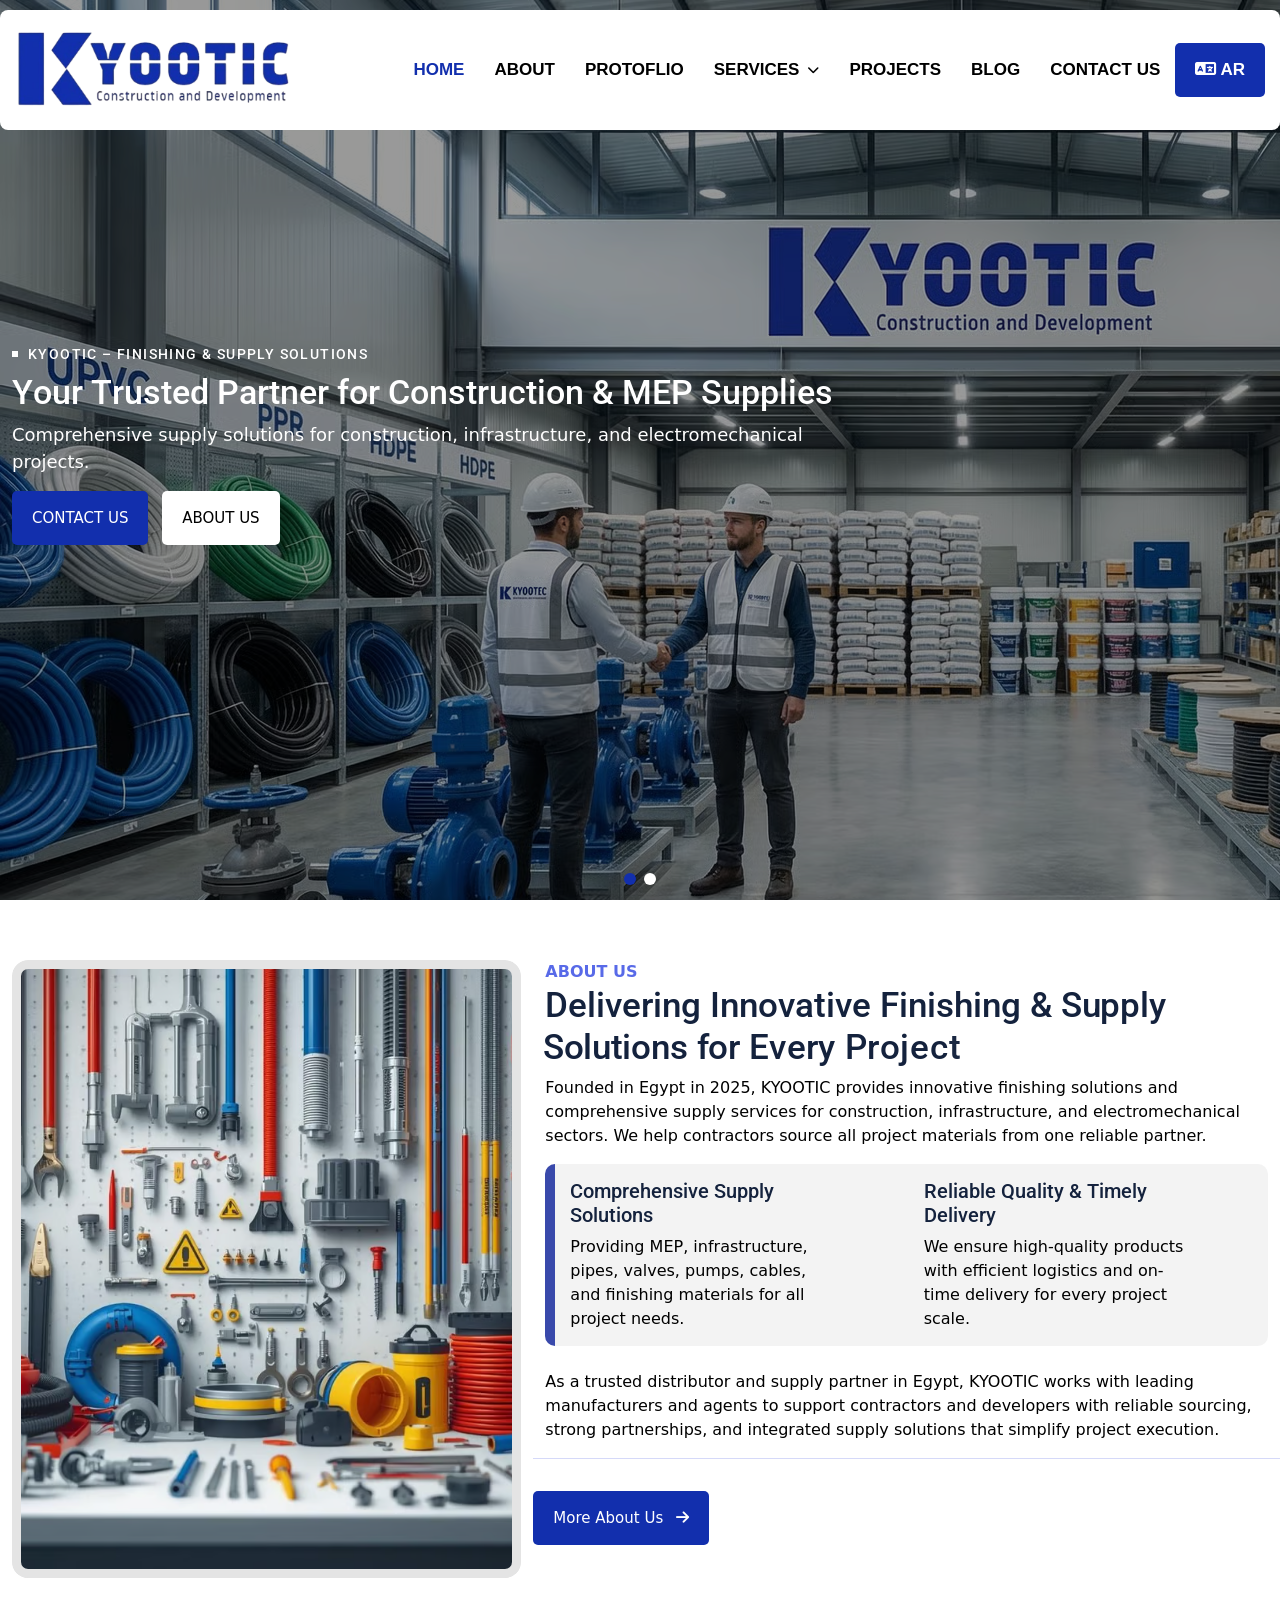
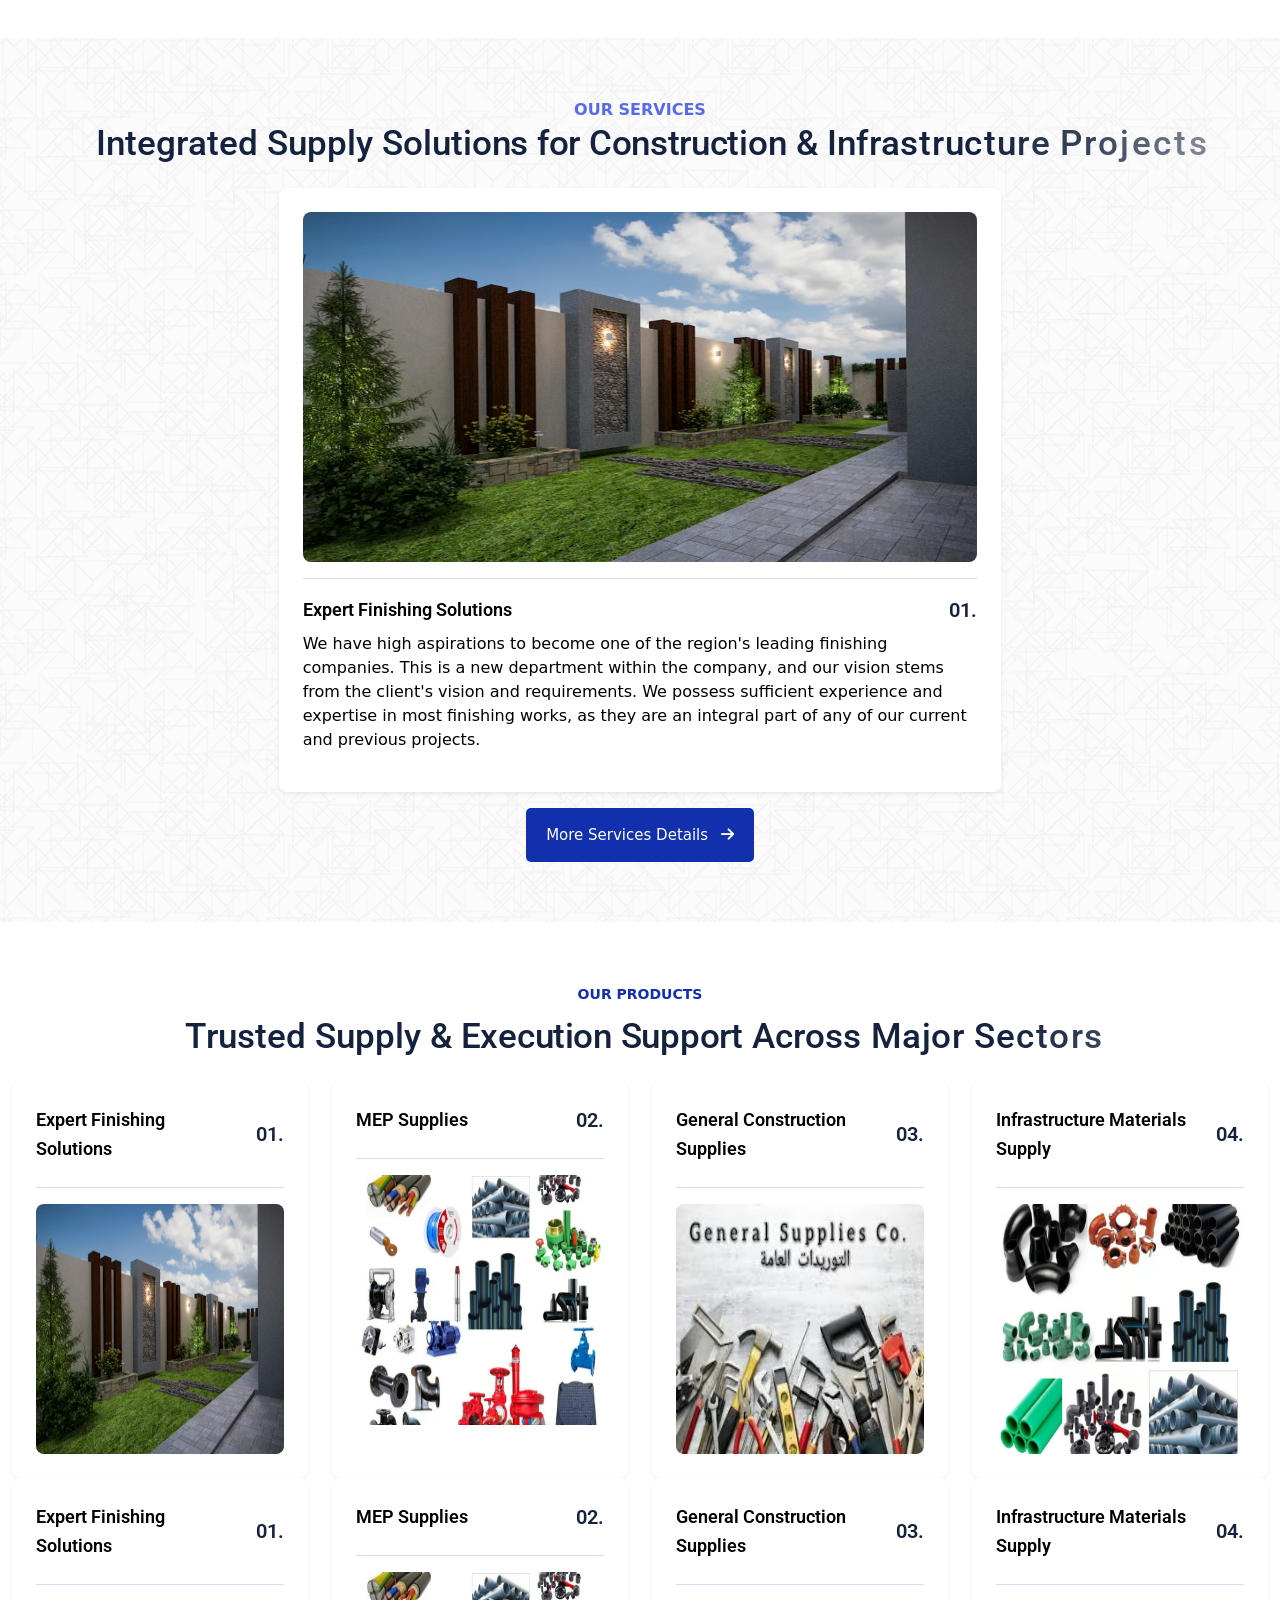
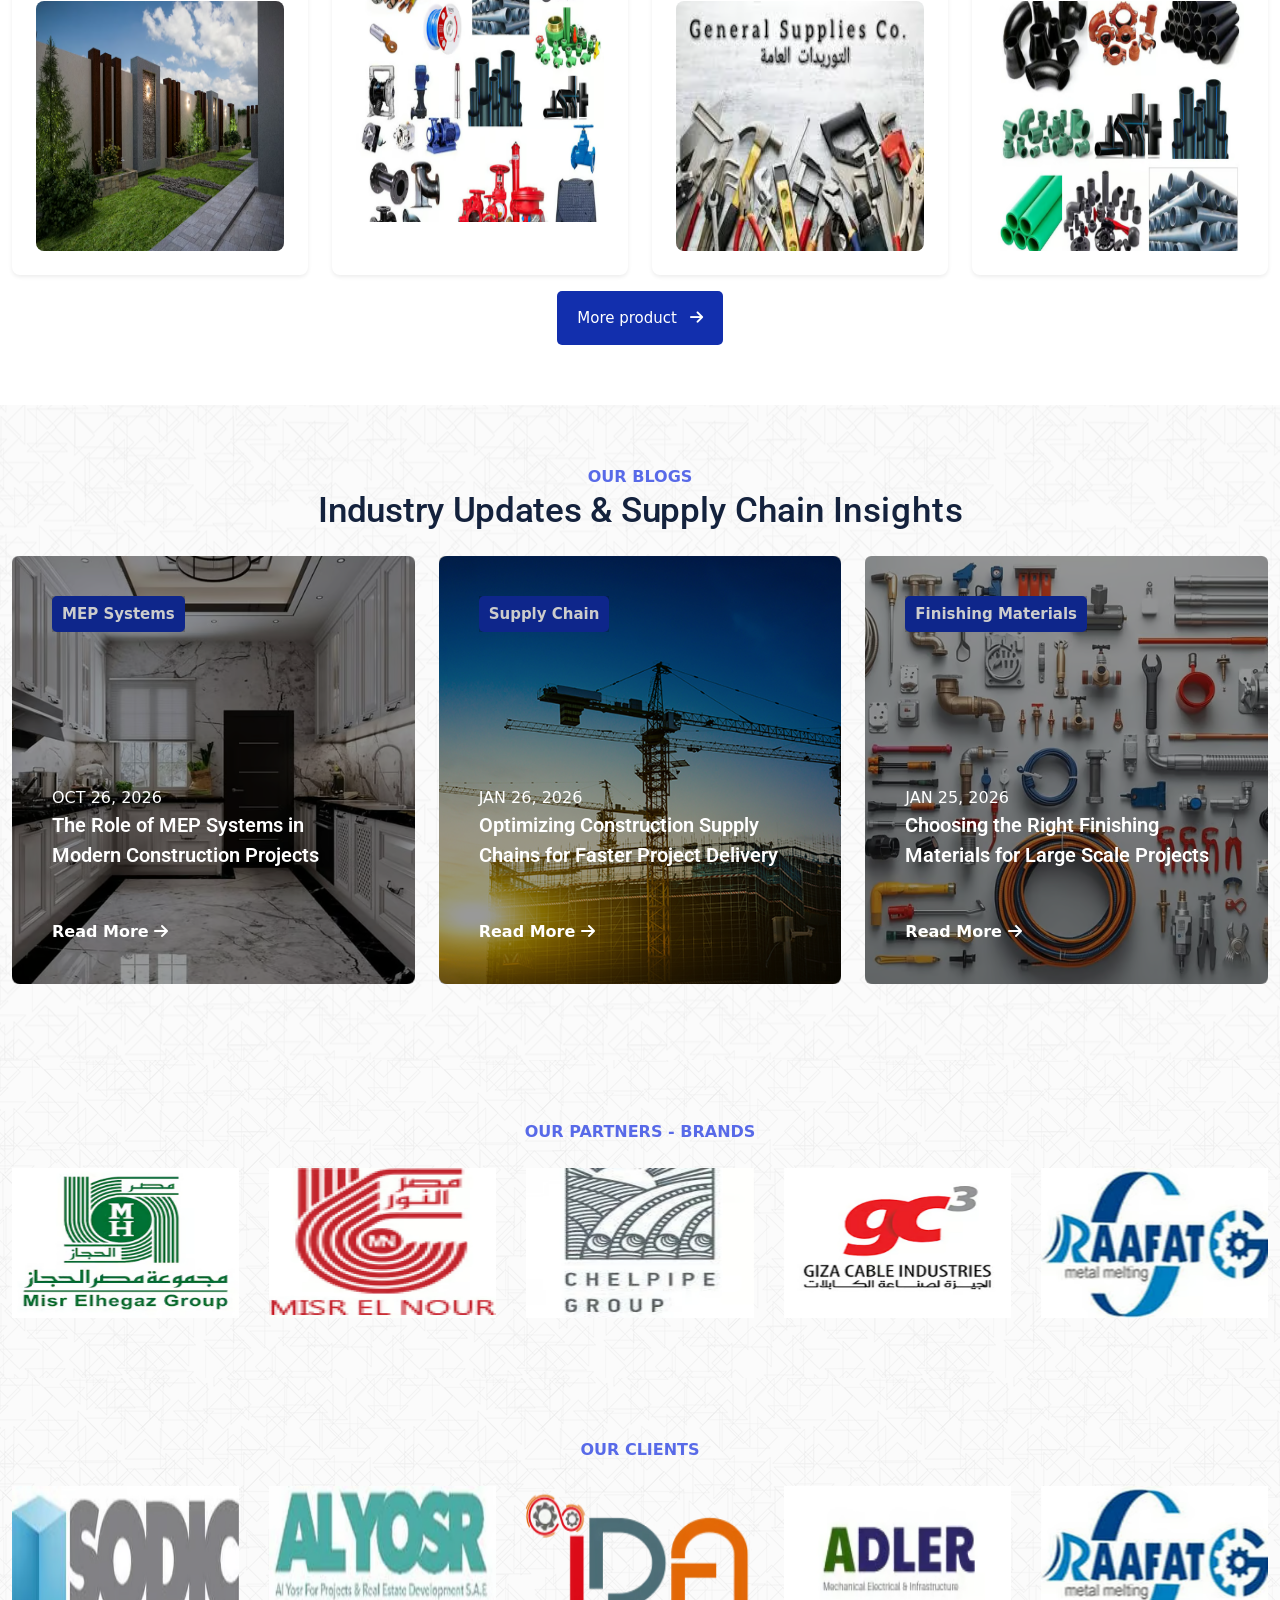
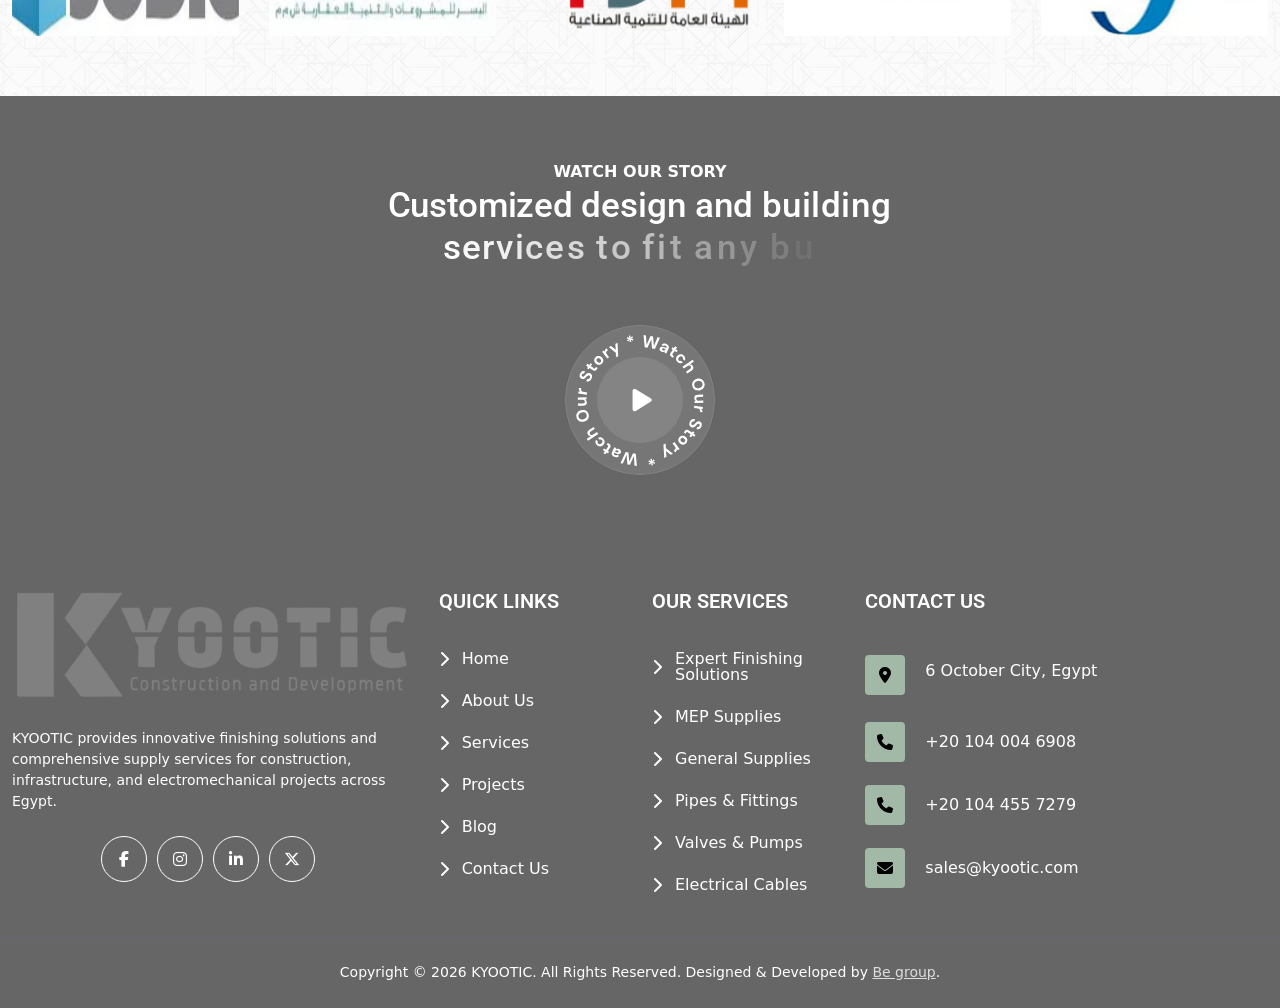
==== commit 9bd4db42: "lastproducts" ====
--- a/index.html
+++ b/index.html
@@ -222,7 +222,67 @@
       </h2>
     </div>
 
-    <div class="row">
+    <div class="row justify-content-center">
+
+      <!-- Service 1 -->
+      <div class="col-md-7 wow fadeInUp">
+        <div class="bg-white h-100 p-4 shadow-sm rounded-3 mb-md-0 mb-3">
+          <div class="service-hover">
+            <div class="hover15 cursor-pointer">
+              <a href="services-details.html">
+                <figure>
+                  <img src="assets/img/serv-1.avif" alt="Finishing Solutions" class="img-fluid rounded-3">
+                </figure>
+              </a>
+            </div>
+                        <hr>
+
+            <div class="title">
+              <div class="services-title">
+              <h2>
+                <a href="services-details.html">
+                  Expert Finishing Solutions
+                </a>
+              </h2>
+              <h3>01.</h3>
+            </div>
+            <p>We have high aspirations to become one of the region's leading finishing companies. This is a new department within the company, and our vision stems from the client's vision and requirements. We possess sufficient experience and expertise in most finishing works, as they are an integral part of any of our current and previous projects.</p>
+            </div>
+
+
+
+
+          </div>
+        </div>
+      </div>
+
+
+
+    </div>
+    <div class="d-flex justify-content-center">
+      <a href="services-details.html" class="button--calypso button d-inline-flex align-items-center d-inline-block mt-3">
+            <span>
+              More Services Details
+              <i class="fa-solid fa-arrow-right ms-2"></i>
+            </span>
+          </a>
+    </div>
+  </div>
+</section>
+
+
+<!--Our Products-->
+<section class="projects-section product-se bg-white">
+  <div class="container">
+
+    <div class="section-title text-center mb-4">
+      <small class="text-uppercase text-center fw-semibold blue-color">Our Products</small>
+      <h2 class="text-anime-style-3">
+        Trusted Supply & Execution Support Across Major Sectors
+      </h2>
+    </div>
+
+<div class="row">
 
       <!-- Service 1 -->
       <div class="col-md-3 wow fadeInUp">
@@ -339,158 +399,127 @@
           </div>
         </div>
       </div>
+      <!-- Service 1 -->
+      <div class="col-md-3 wow fadeInUp">
+        <div class="bg-white h-100 p-4 shadow-sm rounded-3 mb-md-0 mb-3">
+          <div class="service-hover">
+
+            <div class="services-title">
+              <h2>
+                <a href="services-details.html">
+                  Expert Finishing Solutions
+                </a>
+              </h2>
+              <h3>01.</h3>
+            </div>
+
+            <hr>
+
+            <div class="hover15 cursor-pointer">
+              <a href="services-details.html">
+                <figure>
+                  <i class="fa-solid fa-arrow-right-long"></i>
+                  <img src="assets/img/serv-1.avif" alt="Finishing Solutions" class="img-fluid rounded-3">
+                </figure>
+              </a>
+            </div>
+
+          </div>
+        </div>
+      </div>
+
+      <!-- Service 2 -->
+      <div class="col-md-3 wow fadeInUp" data-wow-delay="0.2s">
+        <div class="bg-white h-100 p-4 shadow-sm rounded-3 mb-md-0 mb-3">
+          <div class="service-hover">
+
+            <div class="services-title">
+              <h2>
+                <a href="services-details.html">
+                  MEP Supplies
+                </a>
+              </h2>
+              <h3>02.</h3>
+            </div>
+
+            <hr>
+
+            <div class="hover15 cursor-pointer">
+              <a href="services-details.html">
+                <figure>
+                  <i class="fa-solid fa-arrow-right-long"></i>
+                  <img src="assets/img/serv-2.avif" alt="MEP Supplies" class="img-fluid rounded-3">
+                </figure>
+              </a>
+            </div>
+
+          </div>
+        </div>
+      </div>
+
+      <!-- Service 3 -->
+      <div class="col-md-3 wow fadeInUp" data-wow-delay="0.4s">
+        <div class="bg-white h-100 p-4 shadow-sm rounded-3 mb-md-0 mb-3">
+          <div class="service-hover">
+
+            <div class="services-title">
+              <h2>
+                <a href="services-details.html">
+                  General Construction Supplies
+                </a>
+              </h2>
+              <h3>03.</h3>
+            </div>
+
+            <hr>
+
+            <div class="hover15 cursor-pointer">
+              <a href="services-details.html">
+                <figure>
+                  <i class="fa-solid fa-arrow-right-long"></i>
+                  <img src="assets/img/serv-3.avif" alt="General Supplies" class="img-fluid rounded-3">
+                </figure>
+              </a>
+            </div>
+
+          </div>
+        </div>
+      </div>
+
+      <!-- Service 4 -->
+      <div class="col-md-3 wow fadeInUp" data-wow-delay="0.6s">
+        <div class="bg-white h-100 p-4 shadow-sm rounded-3 mb-md-0 mb-3">
+          <div class="service-hover">
+
+            <div class="services-title">
+              <h2>
+                <a href="services-details.html">
+                  Infrastructure Materials Supply
+                </a>
+              </h2>
+              <h3>04.</h3>
+            </div>
+
+            <hr>
+
+            <div class="hover15 cursor-pointer">
+              <a href="services-details.html">
+                <figure>
+                  <i class="fa-solid fa-arrow-right-long"></i>
+                  <img src="assets/img/serv-4.avif" alt="Infrastructure Materials" class="img-fluid rounded-3">
+                </figure>
+              </a>
+            </div>
+
+          </div>
+        </div>
+      </div>
 
     </div>
     <div class="d-flex justify-content-center">
-      <a href="services.html" class="button--calypso button d-inline-flex align-items-center d-inline-block mt-3">
+      <a href="product.html" class="button--calypso button d-inline-flex align-items-center d-inline-block mt-3">
             <span>
-              More Services
-              <i class="fa-solid fa-arrow-right ms-2"></i>
-            </span>
-          </a>
-    </div>
-  </div>
-</section>
-<!--Our Projects-->
-<section class="projects-section bg-white">
-  <div class="container">
-
-    <div class="section-title text-center mb-4">
-      <small class="text-uppercase text-center fw-semibold blue-color">Our Projects</small>
-      <h2 class="text-anime-style-3">
-        Trusted Supply & Execution Support Across Major Sectors
-      </h2>
-    </div>
-
-    <div class="slider-container wow fadeInUp">
-
-      <div class="now-showing">Projects</div>
-
-      <div class="accordion-slider">
-
-        <!-- Project 1 -->
-        <div class="slide" style="background-image: url('assets/img/property-1.jpg')" data-wow-delay="0.2s">
-          <div class="slide-content">
-
-            <div class="slide-number">01</div>
-
-            <div class="car-brand">MEP Supply Project</div>
-
-            <div class="car-name">Electrical & Mechanical Material Supply for Commercial Buildings</div>
-
-            <div class="car-subtitle">
-              Full supply of cables, pipes, valves, and HVAC components
-            </div>
-
-            <div class="car-specs">
-              <div class="spec-row">
-                <span class="spec-label">Category:</span>
-                <span class="spec-value">MEP Systems</span>
-              </div>
-              <div class="spec-row">
-                <span class="spec-label">Scope:</span>
-                <span class="spec-value">Electrical & Mechanical Supply</span>
-              </div>
-              <div class="spec-row">
-                <span class="spec-label">Sector:</span>
-                <span class="spec-value">Commercial Projects</span>
-              </div>
-              <div class="spec-row">
-                <span class="spec-label">Service Type:</span>
-                <span class="spec-value">Supply & Distribution</span>
-              </div>
-            </div>
-
-          </div>
-        </div>
-
-        <!-- Project 2 -->
-        <div class="slide" style="background-image: url('assets/img/property-2.jpg')">
-          <div class="slide-content">
-
-            <div class="slide-number">02</div>
-
-            <div class="car-brand">Finishing Materials Supply</div>
-
-            <div class="car-name">Interior & Exterior Finishing Solutions for Developers</div>
-
-            <div class="car-subtitle">
-              High-quality finishing materials for residential and commercial projects
-            </div>
-
-            <div class="car-specs">
-              <div class="spec-row">
-                <span class="spec-label">Category:</span>
-                <span class="spec-value">Finishing Solutions</span>
-              </div>
-              <div class="spec-row">
-                <span class="spec-label">Scope:</span>
-                <span class="spec-value">Interior & Exterior Materials</span>
-              </div>
-              <div class="spec-row">
-                <span class="spec-label">Sector:</span>
-                <span class="spec-value">Residential / Commercial</span>
-              </div>
-              <div class="spec-row">
-                <span class="spec-label">Service Type:</span>
-                <span class="spec-value">Supply Chain</span>
-              </div>
-            </div>
-
-          </div>
-        </div>
-
-        <!-- Project 3 -->
-        <div class="slide" style="background-image: url('assets/img/property-3.jpg')">
-          <div class="slide-content">
-
-            <div class="slide-number">03</div>
-
-            <div class="car-brand">Infrastructure Materials Supply</div>
-
-            <div class="car-name">Heavy-Duty Materials for Industrial & Infrastructure Projects</div>
-
-            <div class="car-subtitle">
-              Pipes, ductile fittings, pumps, and structural components
-            </div>
-
-            <div class="car-specs">
-              <div class="spec-row">
-                <span class="spec-label">Category:</span>
-                <span class="spec-value">Infrastructure</span>
-              </div>
-              <div class="spec-row">
-                <span class="spec-label">Scope:</span>
-                <span class="spec-value">Industrial Supply</span>
-              </div>
-              <div class="spec-row">
-                <span class="spec-label">Sector:</span>
-                <span class="spec-value">Industrial / Government</span>
-              </div>
-              <div class="spec-row">
-                <span class="spec-label">Service Type:</span>
-                <span class="spec-value">Bulk Supply</span>
-              </div>
-            </div>
-
-          </div>
-        </div>
-
-        <!-- Navigation -->
-        <button class="navigation-arrows nav-prev">
-          <i class="fa-solid fa-arrow-left"></i>
-        </button>
-
-        <button class="navigation-arrows nav-next">
-          <i class="fa-solid fa-arrow-right"></i>
-        </button>
-
-      </div>
-    </div>
-    <div class="d-flex justify-content-center">
-      <a href="projects.html" class="button--calypso button d-inline-flex align-items-center d-inline-block mt-3">
-            <span>
-              More Projects
+              More product
               <i class="fa-solid fa-arrow-right ms-2"></i>
             </span>
           </a>
--- a/assets/css/main.css
+++ b/assets/css/main.css
@@ -4274,7 +4274,8 @@
 .service-hover i { position:absolute; top:0;inset-inline-end:0;inset-inline-start:0; margin:0 auto;  font-size:35px; z-index:999; width:35px; height:35px; top:37%; color:#fff;  opacity:0; transition: opacity 0.5s ease-in-out}
 .service-hover:hover i {opacity:1; transition: all 0.4s ease-in-out;}
 .service-hover a {color:#000;font-size: 18px;}
-.service-hover a img{ height: 250px;}
+.service-hover a img{ height: 350px; width: 100%;}
+.product-se .service-hover a img{height: 250px;}
 /*--------------------------------------------------------------
 # Portfolio Details Section
 --------------------------------------------------------------*/
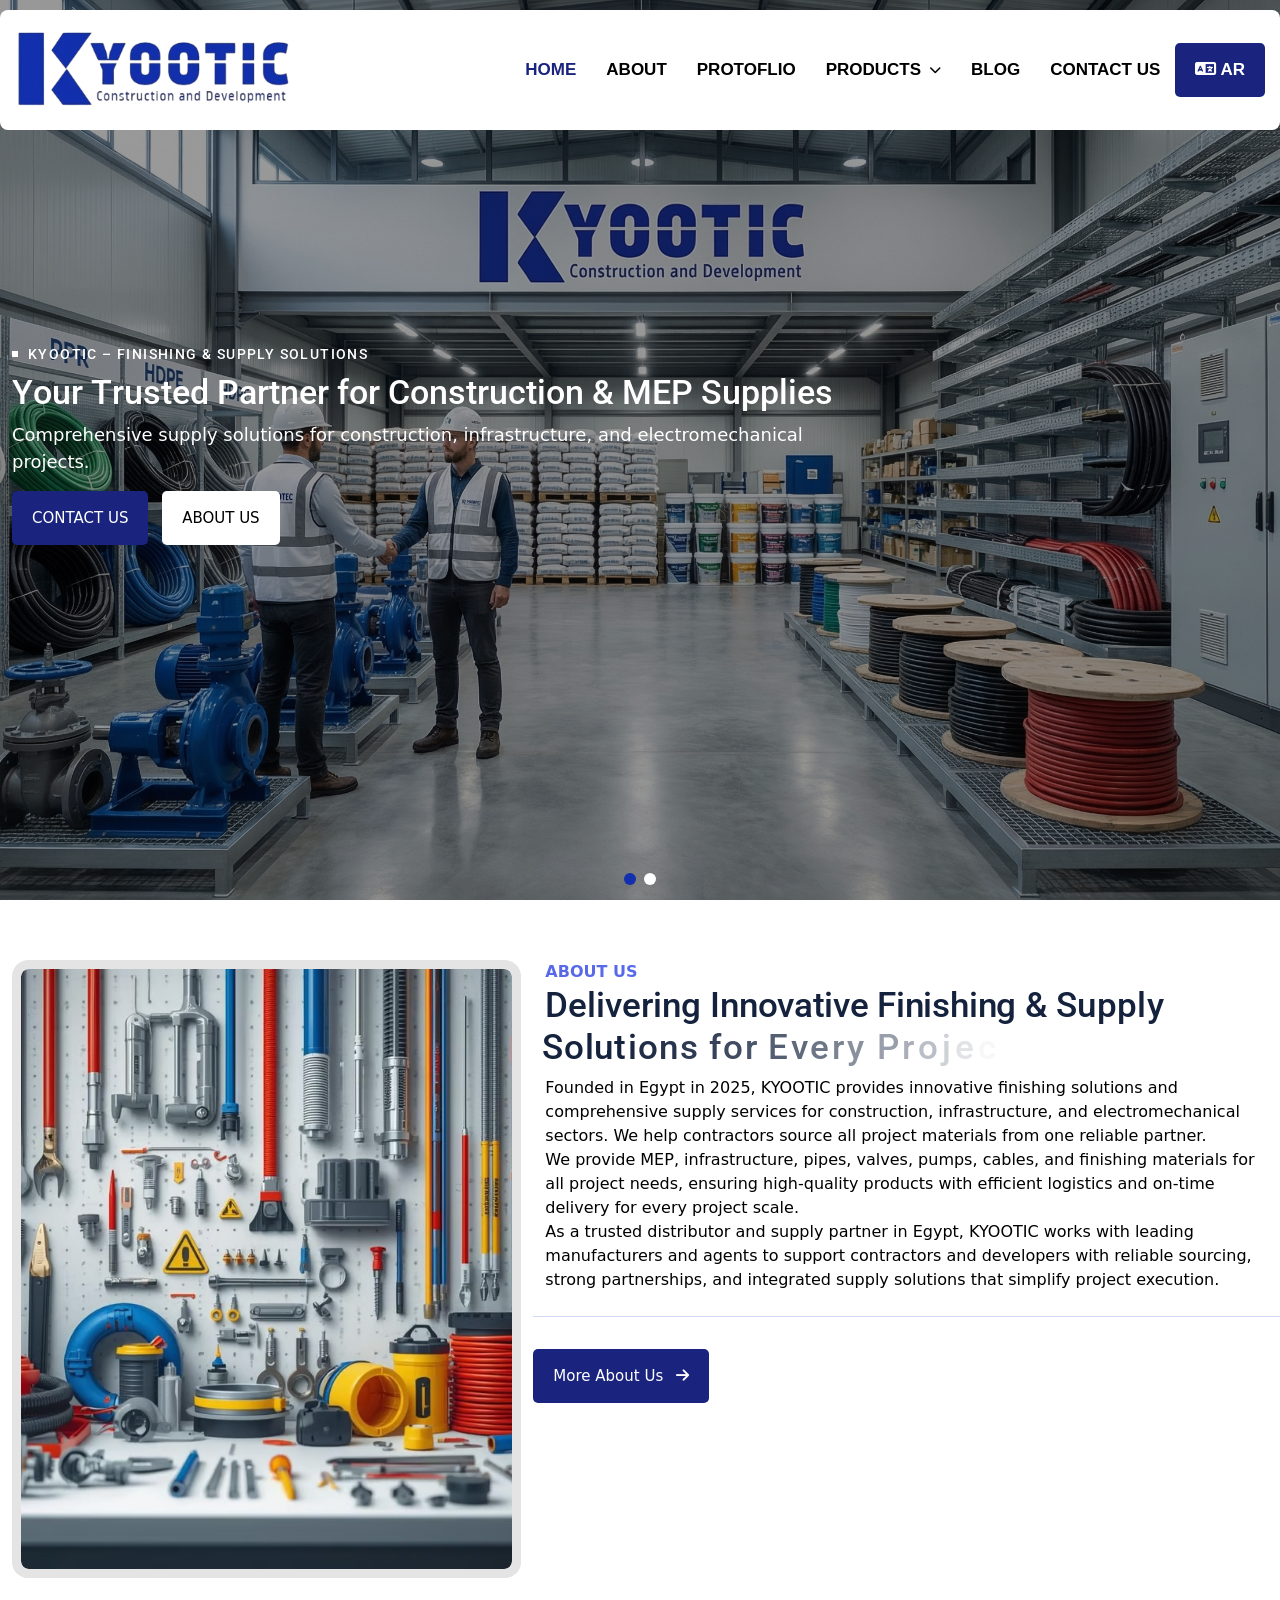
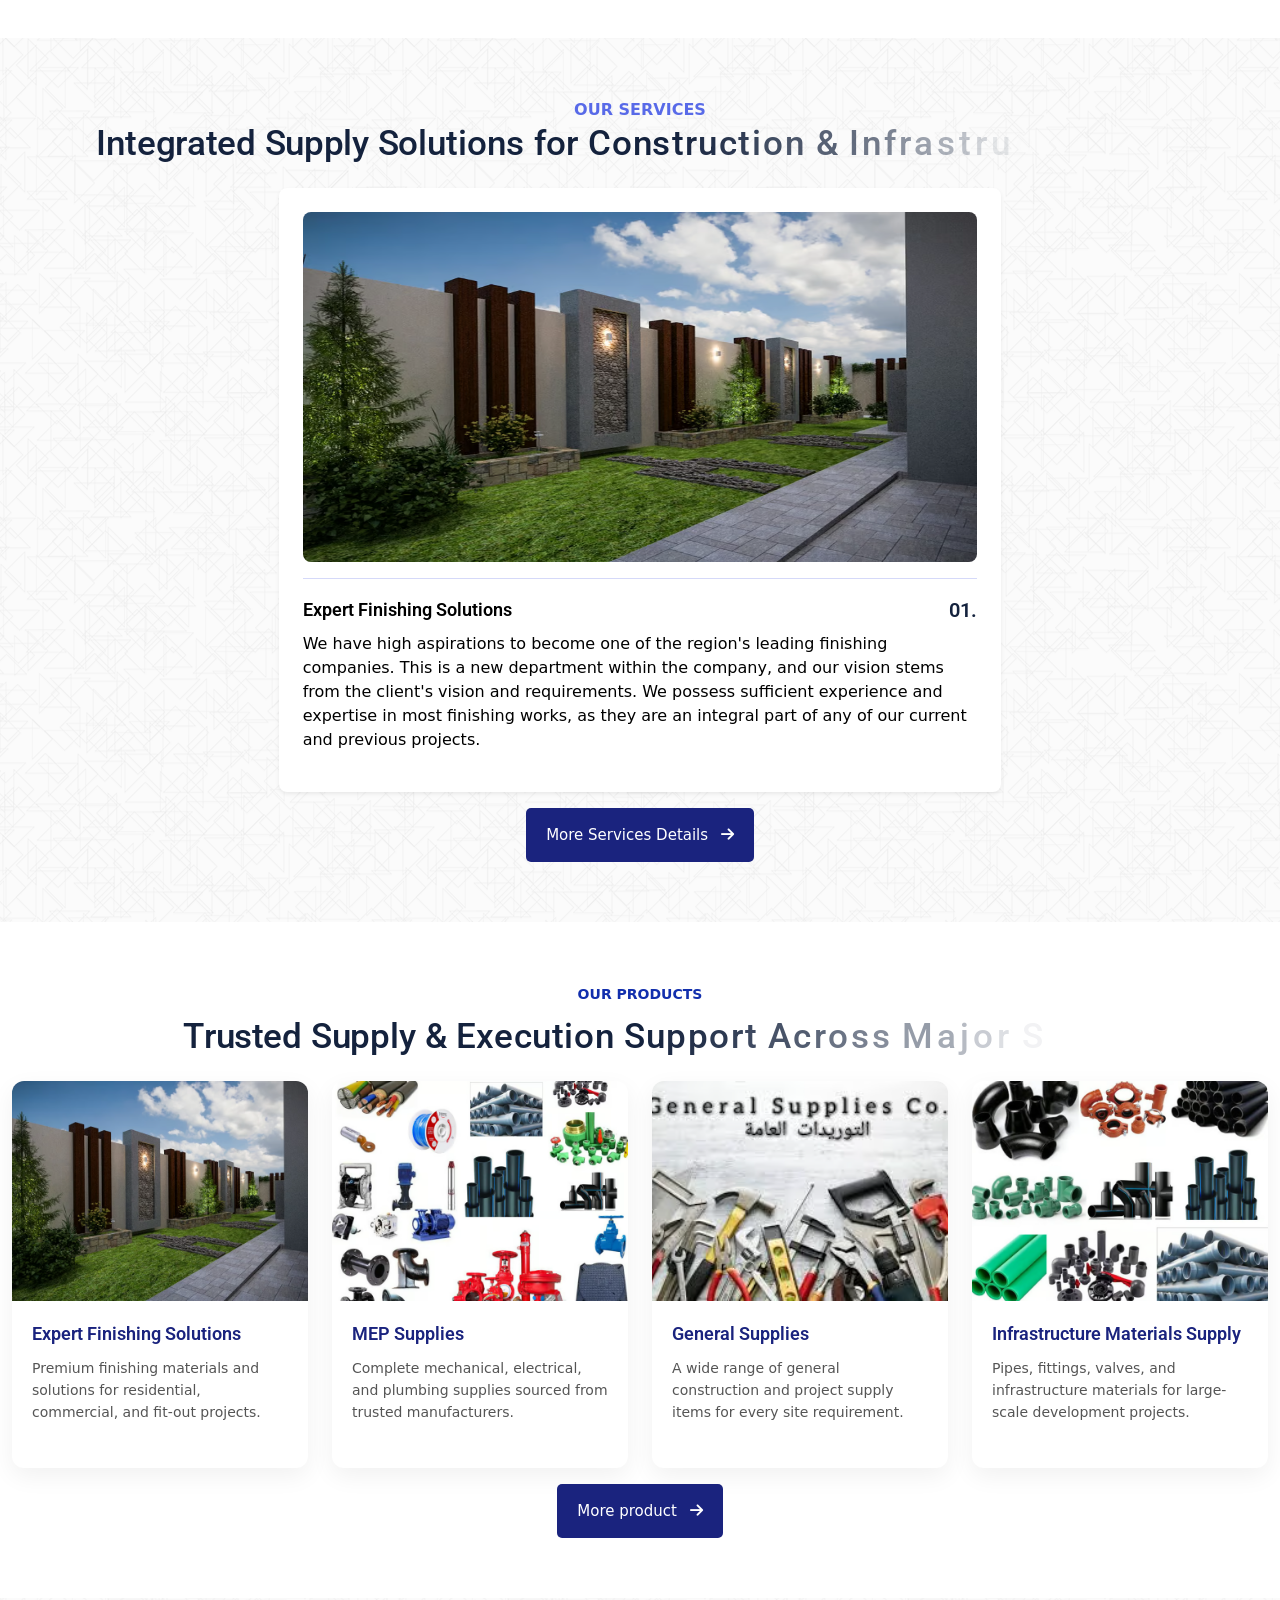
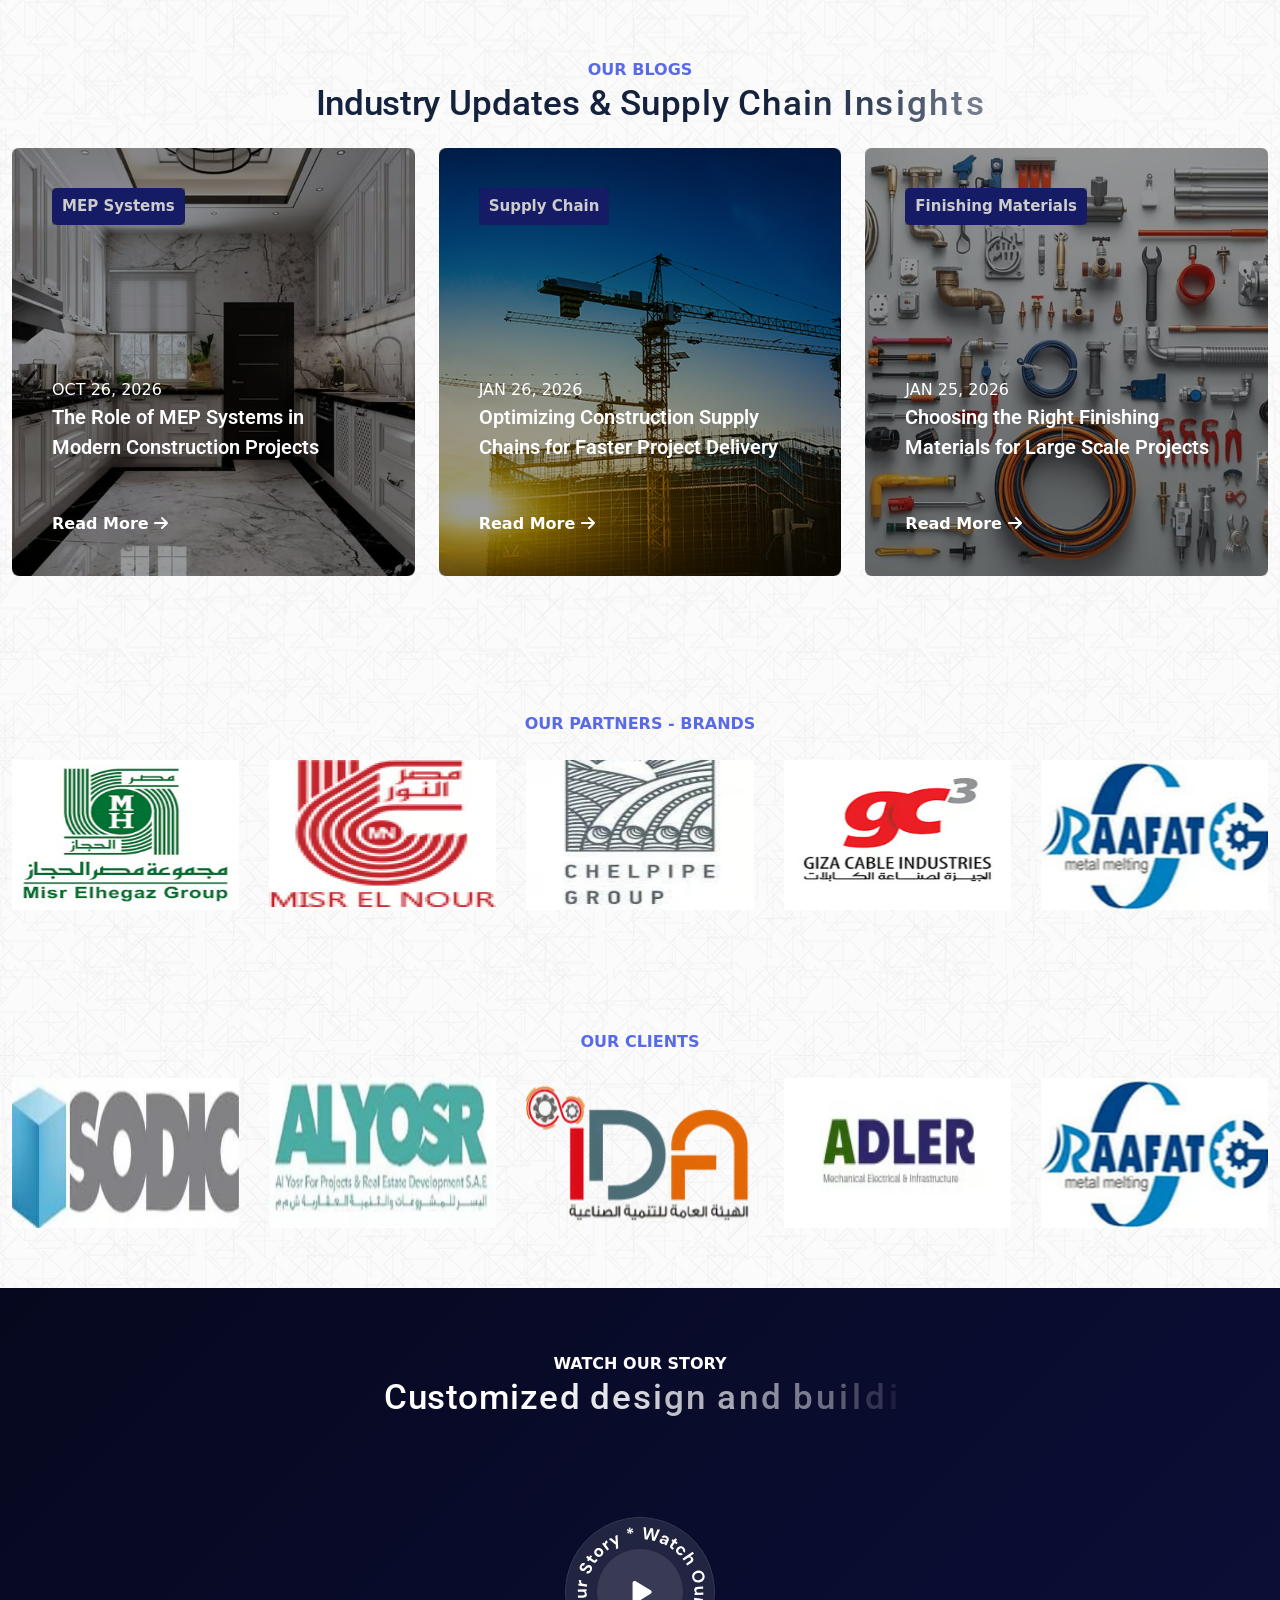
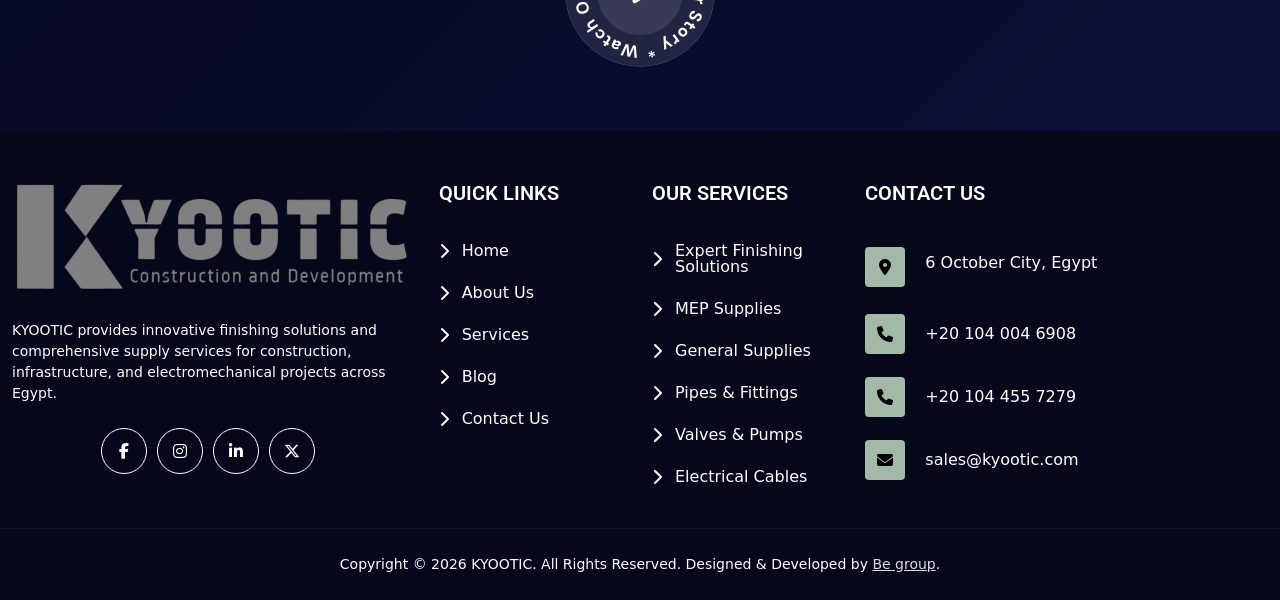
==== commit 36200716: "Edit" ====
--- a/index.html
+++ b/index.html
@@ -35,7 +35,7 @@
           <li><a href="protoflio.html">Protoflio</a></li>
           <li class="dropdown">
               <a href="services.html">
-                  <span>Services</span>
+                  <span>Products</span>
                   <i class="fa-solid fa-chevron-down toggle-dropdown"></i>
               </a>
               <ul>
@@ -48,7 +48,6 @@
                   <li><a href="services-details.html">Ductile Fittings & Covers</a></li>
               </ul>
           </li>
-          <li><a href="projects.html">Projects</a></li>
           <li><a href="blog.html">Blog</a></li>
           <li><a href="contact.html">Contact Us</a></li>
           <li>
@@ -68,7 +67,7 @@
 <section class="banner-section">
   <div class="swiper mySwiper">
   <div class="swiper-wrapper">
-    <div class="swiper-slide" style="background-image: url('assets/img/banner-1.avif');">
+    <div class="swiper-slide" style="background-image: url('assets/img/banner_warehouse.jpg'); background-size: cover; background-position: center; background-repeat: no-repeat;">
   <div class="container">
     <div class="swiper-content">
       <div class="row">
@@ -92,7 +91,7 @@
   </div>
 </div>
 
-<div class="swiper-slide" style="background-image: url('assets/img/hero-2.jpg');">
+<div class="swiper-slide" style="background-image: url('assets/img/banner_equipment.png'); background-size: cover; background-position: center; background-repeat: no-repeat;">
   <div class="container">
     <div class="swiper-content">
       <div class="row">
@@ -130,7 +129,7 @@
         <div class="about-img-section">
           <div class="about-us-1">
             <figure class="image-anime reveal shadow">
-              <img src="assets/img/about.avif" class="img-fluid" alt="KYOOTIC About Us">
+              <img src="assets/img/about.avif" class="img-fluid rounded-3" alt="KYOOTIC About Us">
             </figure>
           </div>
         </div>
@@ -150,49 +149,17 @@
             Founded in Egypt in 2025, KYOOTIC provides innovative finishing solutions and comprehensive supply services for construction, infrastructure, and electromechanical sectors. We help contractors source all project materials from one reliable partner.
           </p>
 
-        </div>
-
-        <!-- Features -->
-        <div class="about-us mt-3">
-          <div class="row">
-
-            <!-- Feature 1 -->
-            <div class="col-lg-6 mb-md-0 mb-3">
-              <div class="row">
-                <div class="col-md-10 col-9">
-                  <div>
-                    <h3 class="fs-5">Comprehensive Supply Solutions</h3>
-                    <p class="m-0 p-0">
-                      Providing MEP, infrastructure, pipes, valves, pumps, cables, and finishing materials for all project needs.
-                    </p>
-                  </div>
-                </div>
-              </div>
-            </div>
-
-            <!-- Feature 2 -->
-            <div class="col-lg-6">
-              <div class="row">
-                <div class="col-md-10 col-9">
-                  <div>
-                    <h3 class="fs-5">Reliable Quality & Timely Delivery</h3>
-                    <p class="m-0 p-0">
-                      We ensure high-quality products with efficient logistics and on-time delivery for every project scale.
-                    </p>
-                  </div>
-                </div>
-              </div>
-            </div>
-
-          </div>
-        </div>
-
-        <!-- Bottom Text -->
-        <div class="row mt-4">
+          <p>
+            We provide MEP, infrastructure, pipes, valves, pumps, cables, and finishing materials for all project needs, ensuring high-quality products with efficient logistics and on-time delivery for every project scale.
+          </p>
 
           <p>
             As a trusted distributor and supply partner in Egypt, KYOOTIC works with leading manufacturers and agents to support contractors and developers with reliable sourcing, strong partnerships, and integrated supply solutions that simplify project execution.
           </p>
+
+        </div>
+
+        <div class="row mt-4">
 
           <hr>
 
@@ -284,237 +251,65 @@
 
 <div class="row">
 
-      <!-- Service 1 -->
-      <div class="col-md-3 wow fadeInUp">
-        <div class="bg-white h-100 p-4 shadow-sm rounded-3 mb-md-0 mb-3">
-          <div class="service-hover">
-
-            <div class="services-title">
-              <h2>
-                <a href="services-details.html">
-                  Expert Finishing Solutions
-                </a>
-              </h2>
-              <h3>01.</h3>
-            </div>
-
-            <hr>
-
-            <div class="hover15 cursor-pointer">
-              <a href="services-details.html">
-                <figure>
-                  <i class="fa-solid fa-arrow-right-long"></i>
-                  <img src="assets/img/serv-1.avif" alt="Finishing Solutions" class="img-fluid rounded-3">
-                </figure>
-              </a>
-            </div>
-
-          </div>
-        </div>
-      </div>
-
-      <!-- Service 2 -->
-      <div class="col-md-3 wow fadeInUp" data-wow-delay="0.2s">
-        <div class="bg-white h-100 p-4 shadow-sm rounded-3 mb-md-0 mb-3">
-          <div class="service-hover">
-
-            <div class="services-title">
-              <h2>
-                <a href="services-details.html">
-                  MEP Supplies
-                </a>
-              </h2>
-              <h3>02.</h3>
-            </div>
-
-            <hr>
-
-            <div class="hover15 cursor-pointer">
-              <a href="services-details.html">
-                <figure>
-                  <i class="fa-solid fa-arrow-right-long"></i>
-                  <img src="assets/img/serv-2.avif" alt="MEP Supplies" class="img-fluid rounded-3">
-                </figure>
-              </a>
-            </div>
-
-          </div>
-        </div>
-      </div>
-
-      <!-- Service 3 -->
-      <div class="col-md-3 wow fadeInUp" data-wow-delay="0.4s">
-        <div class="bg-white h-100 p-4 shadow-sm rounded-3 mb-md-0 mb-3">
-          <div class="service-hover">
-
-            <div class="services-title">
-              <h2>
-                <a href="services-details.html">
-                  General Construction Supplies
-                </a>
-              </h2>
-              <h3>03.</h3>
-            </div>
-
-            <hr>
-
-            <div class="hover15 cursor-pointer">
-              <a href="services-details.html">
-                <figure>
-                  <i class="fa-solid fa-arrow-right-long"></i>
-                  <img src="assets/img/serv-3.avif" alt="General Supplies" class="img-fluid rounded-3">
-                </figure>
-              </a>
-            </div>
-
-          </div>
-        </div>
-      </div>
-
-      <!-- Service 4 -->
-      <div class="col-md-3 wow fadeInUp" data-wow-delay="0.6s">
-        <div class="bg-white h-100 p-4 shadow-sm rounded-3 mb-md-0 mb-3">
-          <div class="service-hover">
-
-            <div class="services-title">
-              <h2>
-                <a href="services-details.html">
-                  Infrastructure Materials Supply
-                </a>
-              </h2>
-              <h3>04.</h3>
-            </div>
-
-            <hr>
-
-            <div class="hover15 cursor-pointer">
-              <a href="services-details.html">
-                <figure>
-                  <i class="fa-solid fa-arrow-right-long"></i>
-                  <img src="assets/img/serv-4.avif" alt="Infrastructure Materials" class="img-fluid rounded-3">
-                </figure>
-              </a>
-            </div>
-
-          </div>
-        </div>
-      </div>
-      <!-- Service 1 -->
-      <div class="col-md-3 wow fadeInUp">
-        <div class="bg-white h-100 p-4 shadow-sm rounded-3 mb-md-0 mb-3">
-          <div class="service-hover">
-
-            <div class="services-title">
-              <h2>
-                <a href="services-details.html">
-                  Expert Finishing Solutions
-                </a>
-              </h2>
-              <h3>01.</h3>
-            </div>
-
-            <hr>
-
-            <div class="hover15 cursor-pointer">
-              <a href="services-details.html">
-                <figure>
-                  <i class="fa-solid fa-arrow-right-long"></i>
-                  <img src="assets/img/serv-1.avif" alt="Finishing Solutions" class="img-fluid rounded-3">
-                </figure>
-              </a>
-            </div>
-
-          </div>
-        </div>
-      </div>
-
-      <!-- Service 2 -->
-      <div class="col-md-3 wow fadeInUp" data-wow-delay="0.2s">
-        <div class="bg-white h-100 p-4 shadow-sm rounded-3 mb-md-0 mb-3">
-          <div class="service-hover">
-
-            <div class="services-title">
-              <h2>
-                <a href="services-details.html">
-                  MEP Supplies
-                </a>
-              </h2>
-              <h3>02.</h3>
-            </div>
-
-            <hr>
-
-            <div class="hover15 cursor-pointer">
-              <a href="services-details.html">
-                <figure>
-                  <i class="fa-solid fa-arrow-right-long"></i>
-                  <img src="assets/img/serv-2.avif" alt="MEP Supplies" class="img-fluid rounded-3">
-                </figure>
-              </a>
-            </div>
-
-          </div>
-        </div>
-      </div>
-
-      <!-- Service 3 -->
-      <div class="col-md-3 wow fadeInUp" data-wow-delay="0.4s">
-        <div class="bg-white h-100 p-4 shadow-sm rounded-3 mb-md-0 mb-3">
-          <div class="service-hover">
-
-            <div class="services-title">
-              <h2>
-                <a href="services-details.html">
-                  General Construction Supplies
-                </a>
-              </h2>
-              <h3>03.</h3>
-            </div>
-
-            <hr>
-
-            <div class="hover15 cursor-pointer">
-              <a href="services-details.html">
-                <figure>
-                  <i class="fa-solid fa-arrow-right-long"></i>
-                  <img src="assets/img/serv-3.avif" alt="General Supplies" class="img-fluid rounded-3">
-                </figure>
-              </a>
-            </div>
-
-          </div>
-        </div>
-      </div>
-
-      <!-- Service 4 -->
-      <div class="col-md-3 wow fadeInUp" data-wow-delay="0.6s">
-        <div class="bg-white h-100 p-4 shadow-sm rounded-3 mb-md-0 mb-3">
-          <div class="service-hover">
-
-            <div class="services-title">
-              <h2>
-                <a href="services-details.html">
-                  Infrastructure Materials Supply
-                </a>
-              </h2>
-              <h3>04.</h3>
-            </div>
-
-            <hr>
-
-            <div class="hover15 cursor-pointer">
-              <a href="services-details.html">
-                <figure>
-                  <i class="fa-solid fa-arrow-right-long"></i>
-                  <img src="assets/img/serv-4.avif" alt="Infrastructure Materials" class="img-fluid rounded-3">
-                </figure>
-              </a>
-            </div>
-
-          </div>
-        </div>
-      </div>
-
+      <!-- Product 1 -->
+      <div class="col-md-6 col-lg-3 wow fadeInUp">
+        <div class="product-card">
+          <a href="services-details.html" class="product-card-link">
+            <div class="product-card-image">
+              <img src="assets/img/serv-1.avif" alt="Expert Finishing Solutions" class="img-fluid w-100">
+            </div>
+            <div class="product-card-body">
+              <h3 class="product-card-title">Expert Finishing Solutions</h3>
+              <p class="product-card-desc">Premium finishing materials and solutions for residential, commercial, and fit-out projects.</p>
+            </div>
+          </a>
+        </div>
+      </div>
+
+      <!-- Product 2 -->
+      <div class="col-md-6 col-lg-3 wow fadeInUp" data-wow-delay="0.2s">
+        <div class="product-card">
+          <a href="services-details.html" class="product-card-link">
+            <div class="product-card-image">
+              <img src="assets/img/serv-2.avif" alt="MEP Supplies" class="img-fluid w-100">
+            </div>
+            <div class="product-card-body">
+              <h3 class="product-card-title">MEP Supplies</h3>
+              <p class="product-card-desc">Complete mechanical, electrical, and plumbing supplies sourced from trusted manufacturers.</p>
+            </div>
+          </a>
+        </div>
+      </div>
+
+      <!-- Product 3 -->
+      <div class="col-md-6 col-lg-3 wow fadeInUp" data-wow-delay="0.4s">
+        <div class="product-card">
+          <a href="services-details.html" class="product-card-link">
+            <div class="product-card-image">
+              <img src="assets/img/serv-3.avif" alt="General Supplies" class="img-fluid w-100">
+            </div>
+            <div class="product-card-body">
+              <h3 class="product-card-title">General Supplies</h3>
+              <p class="product-card-desc">A wide range of general construction and project supply items for every site requirement.</p>
+            </div>
+          </a>
+        </div>
+      </div>
+
+      <!-- Product 4 -->
+      <div class="col-md-6 col-lg-3 wow fadeInUp" data-wow-delay="0.6s">
+        <div class="product-card">
+          <a href="services-details.html" class="product-card-link">
+            <div class="product-card-image">
+              <img src="assets/img/serv-4.avif" alt="Infrastructure Materials Supply" class="img-fluid w-100">
+            </div>
+            <div class="product-card-body">
+              <h3 class="product-card-title">Infrastructure Materials Supply</h3>
+              <p class="product-card-desc">Pipes, fittings, valves, and infrastructure materials for large-scale development projects.</p>
+            </div>
+          </a>
+        </div>
+      </div>
     </div>
     <div class="d-flex justify-content-center">
       <a href="product.html" class="button--calypso button d-inline-flex align-items-center d-inline-block mt-3">
@@ -713,7 +508,7 @@
   </div>
 </section>
 
-<section class="watch-our-story" style="background-image: url('assets/img/property.jpg');">
+<section class="watch-our-story" style="background: linear-gradient(135deg, #10154d 0%, #1c258c 100%);">
   <div class="container position-relative z-3">
     <div class="section-title text-center"> <span class="text-uppercase  text-center fw-semibold text-white">watch our story</span>
       <div class="row justify-content-center">
@@ -728,7 +523,7 @@
 </section>
 
 <!--scroll-->
-<footer id="footer" class="footer light-background" style="background-image: url('assets/img/property.jpg');">
+<footer id="footer" class="footer light-background" style="background: #0d1140;">
 
   <div class="container footer-top">
     <div class="row">
@@ -763,7 +558,6 @@
           <li><i class="fa-solid fa-chevron-right"></i> <a href="index.html">Home</a></li>
           <li><i class="fa-solid fa-chevron-right"></i> <a href="about-us.html">About Us</a></li>
           <li><i class="fa-solid fa-chevron-right"></i> <a href="services.html">Services</a></li>
-          <li><i class="fa-solid fa-chevron-right"></i> <a href="projects.html">Projects</a></li>
           <li><i class="fa-solid fa-chevron-right"></i> <a href="blog.html">Blog</a></li>
           <li><i class="fa-solid fa-chevron-right"></i> <a href="contact.html">Contact Us</a></li>
         </ul>
--- a/assets/css/main.css
+++ b/assets/css/main.css
@@ -12,7 +12,7 @@
 --background-color: #ffffff;
 --default-color: rgb(88 106 232); 
 --heading-color: #14223d; 
---accent-color: #122fad; 
+--accent-color: #1A237E; 
 --surface-color: #ffffff; 
 --contrast-color: #ffffff; 
 --footer-color: #fff;
@@ -23,11 +23,11 @@
 
 :root {
 --nav-color:#fff;  
---nav-hover-color: #122fad; 
+--nav-hover-color: #1A237E; 
 --nav-mobile-background-color: #ffffff;
 --nav-dropdown-background-color: #ffffff; 
 --nav-dropdown-color: #222222;
---nav-dropdown-hover-color: #122fad;
+--nav-dropdown-hover-color: #1A237E;
 }
 
 .light-background {
@@ -4276,6 +4276,59 @@
 .service-hover a {color:#000;font-size: 18px;}
 .service-hover a img{ height: 350px; width: 100%;}
 .product-se .service-hover a img{height: 250px;}
+
+/* Product Cards */
+.product-card {
+  height: 100%;
+  margin-bottom: 24px;
+  background: #fff;
+  border-radius: 12px;
+  overflow: hidden;
+  box-shadow: 0 8px 24px rgba(0, 0, 0, 0.06);
+  transition: all 0.3s ease;
+}
+.product-card:hover {
+  transform: translateY(-4px);
+  box-shadow: 0 12px 32px rgba(18, 47, 173, 0.12);
+}
+.product-card-link {
+  display: block;
+  height: 100%;
+  color: inherit;
+  text-decoration: none;
+}
+.product-card-image {
+  overflow: hidden;
+}
+.product-card-image img {
+  width: 100%;
+  height: 220px;
+  object-fit: cover;
+  transition: transform 0.3s ease;
+}
+.product-card:hover .product-card-image img {
+  transform: scale(1.05);
+}
+.product-card-body {
+  padding: 20px;
+}
+.product-card-title {
+  font-size: 18px;
+  font-weight: 600;
+  color: #1A237E;
+  margin-bottom: 10px;
+  line-height: 1.4;
+}
+.product-card-desc {
+  font-size: 14px;
+  line-height: 1.6;
+  color: #555;
+  margin: 0;
+  display: -webkit-box;
+  -webkit-line-clamp: 3;
+  -webkit-box-orient: vertical;
+  overflow: hidden;
+}
 /*--------------------------------------------------------------
 # Portfolio Details Section
 --------------------------------------------------------------*/
@@ -4908,7 +4961,7 @@
 /*pricing*/
 
 /*About*/
-.inner-header { background: url(../img/hero-2.jpg) no-repeat center center; 
+.inner-header { background: url(../img/banner_abstract_blue.png) no-repeat center center; 
 -webkit-background-size: cover;
 -moz-background-size: cover;
 -o-background-size: cover;
@@ -5093,6 +5146,56 @@
 /*services-details*/
 .services-list ul { margin:30px 0 0 0; padding:0}
 .services-list li { margin:0; padding:0; list-style:none}
+.service-product-item { margin-bottom: 60px; padding-bottom: 40px; border-bottom: 1px solid #e8eaf6; }
+.service-product-item:last-of-type { border-bottom: 0; margin-bottom: 0; }
+.product-pdf-action { margin-top: 30px; text-align: center; }
+.product-pdf-btn {
+  display: inline-flex;
+  align-items: center;
+  gap: 10px;
+  padding: 14px 32px;
+  border: 2px solid #122fad;
+  border-radius: 50px;
+  background: #fff;
+  color: #122fad;
+  font-size: 16px;
+  font-weight: 600;
+  text-decoration: none;
+  transition: all 0.3s ease;
+}
+.product-pdf-btn i { font-size: 20px; }
+.product-pdf-btn:hover {
+  background: #122fad;
+  color: #fff;
+  box-shadow: 0 8px 24px rgba(18, 47, 173, 0.25);
+}
+.service-brands-section {
+  padding: 50px 30px;
+  background: #fff;
+  border-radius: 16px;
+  box-shadow: 0 15px 40px rgba(0, 0, 0, 0.06);
+}
+.service-brand-logo {
+  display: flex;
+  align-items: center;
+  justify-content: center;
+  height: 110px;
+  padding: 18px 20px;
+  background: #f8f9ff;
+  border: 1px solid #e8eaf6;
+  border-radius: 12px;
+  transition: all 0.3s ease;
+}
+.service-brand-logo img {
+  width: 100%;
+  height: 90px;
+  object-fit: contain;
+}
+.service-brand-logo:hover {
+  transform: translateY(-4px);
+  border-color: #122fad;
+  box-shadow: 0 10px 24px rgba(18, 47, 173, 0.12);
+}
 body {overflow-x:hidden;}
 
 /*image*/
